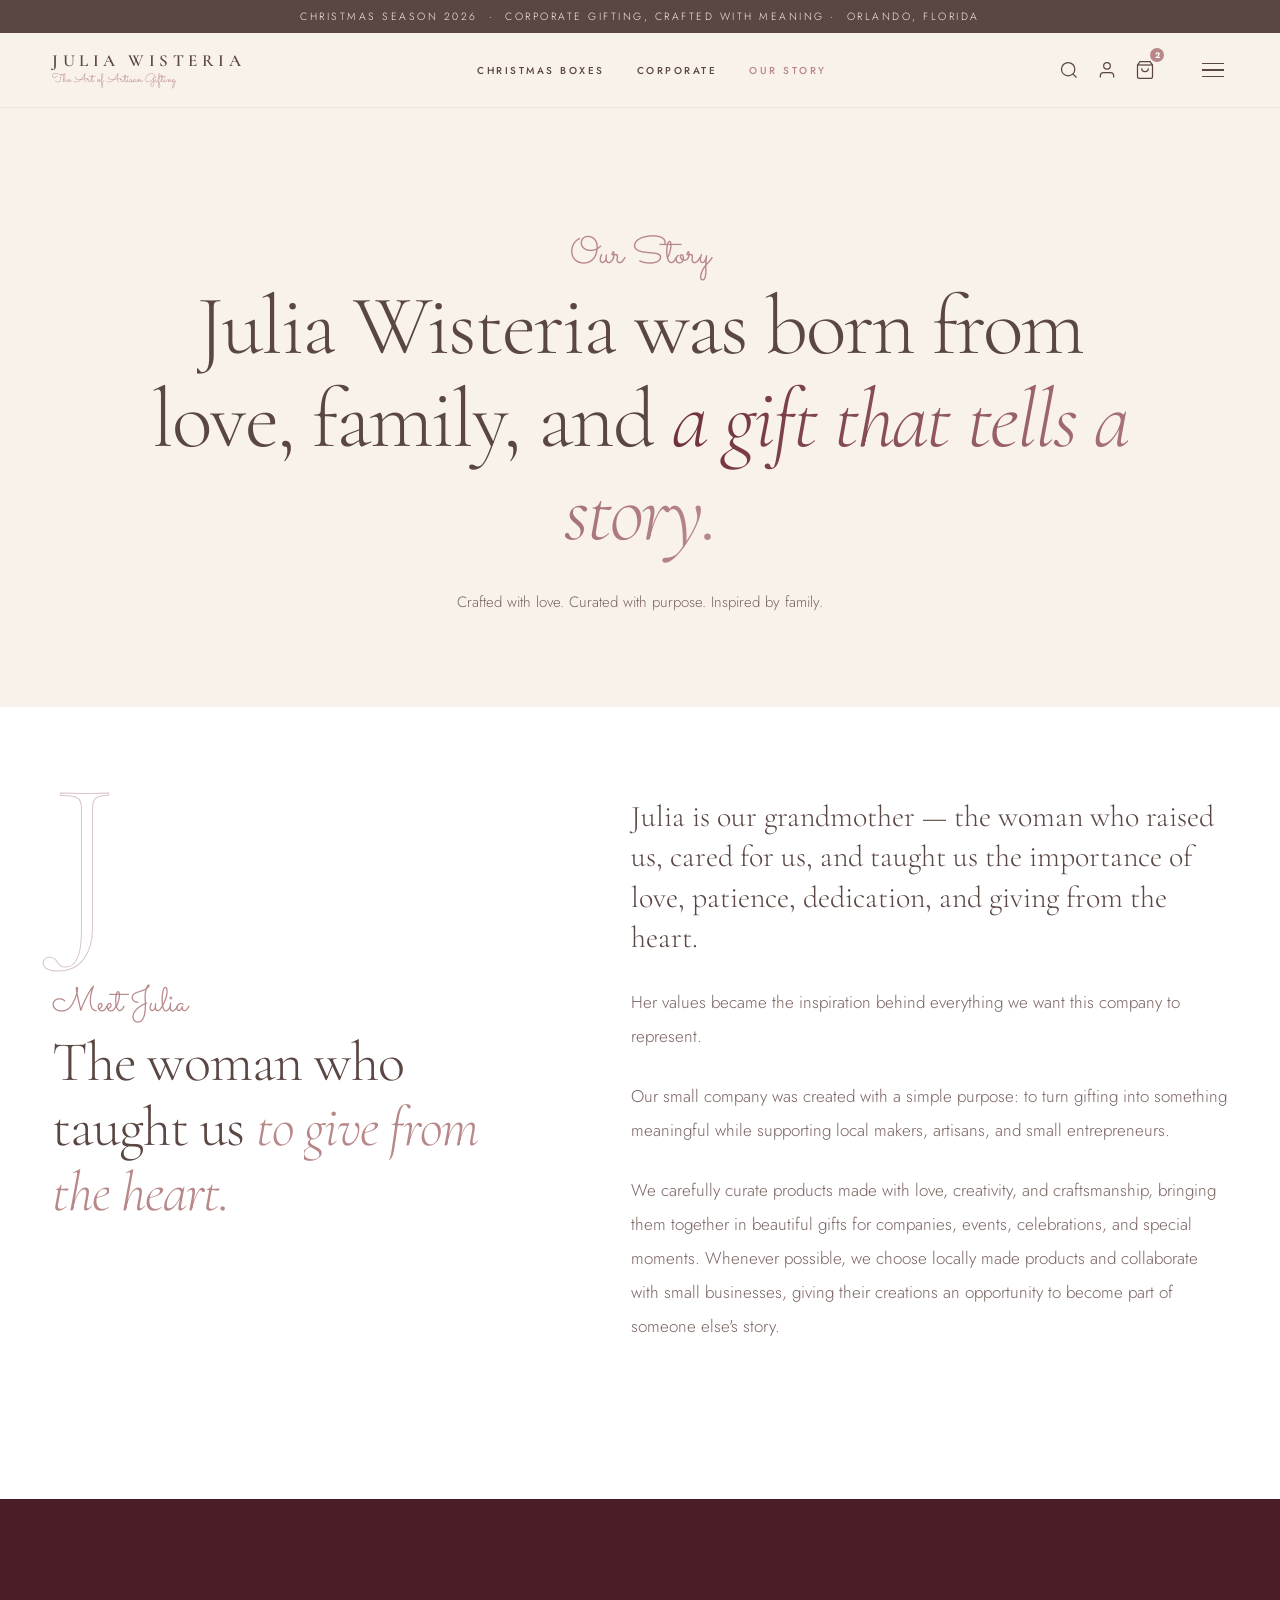
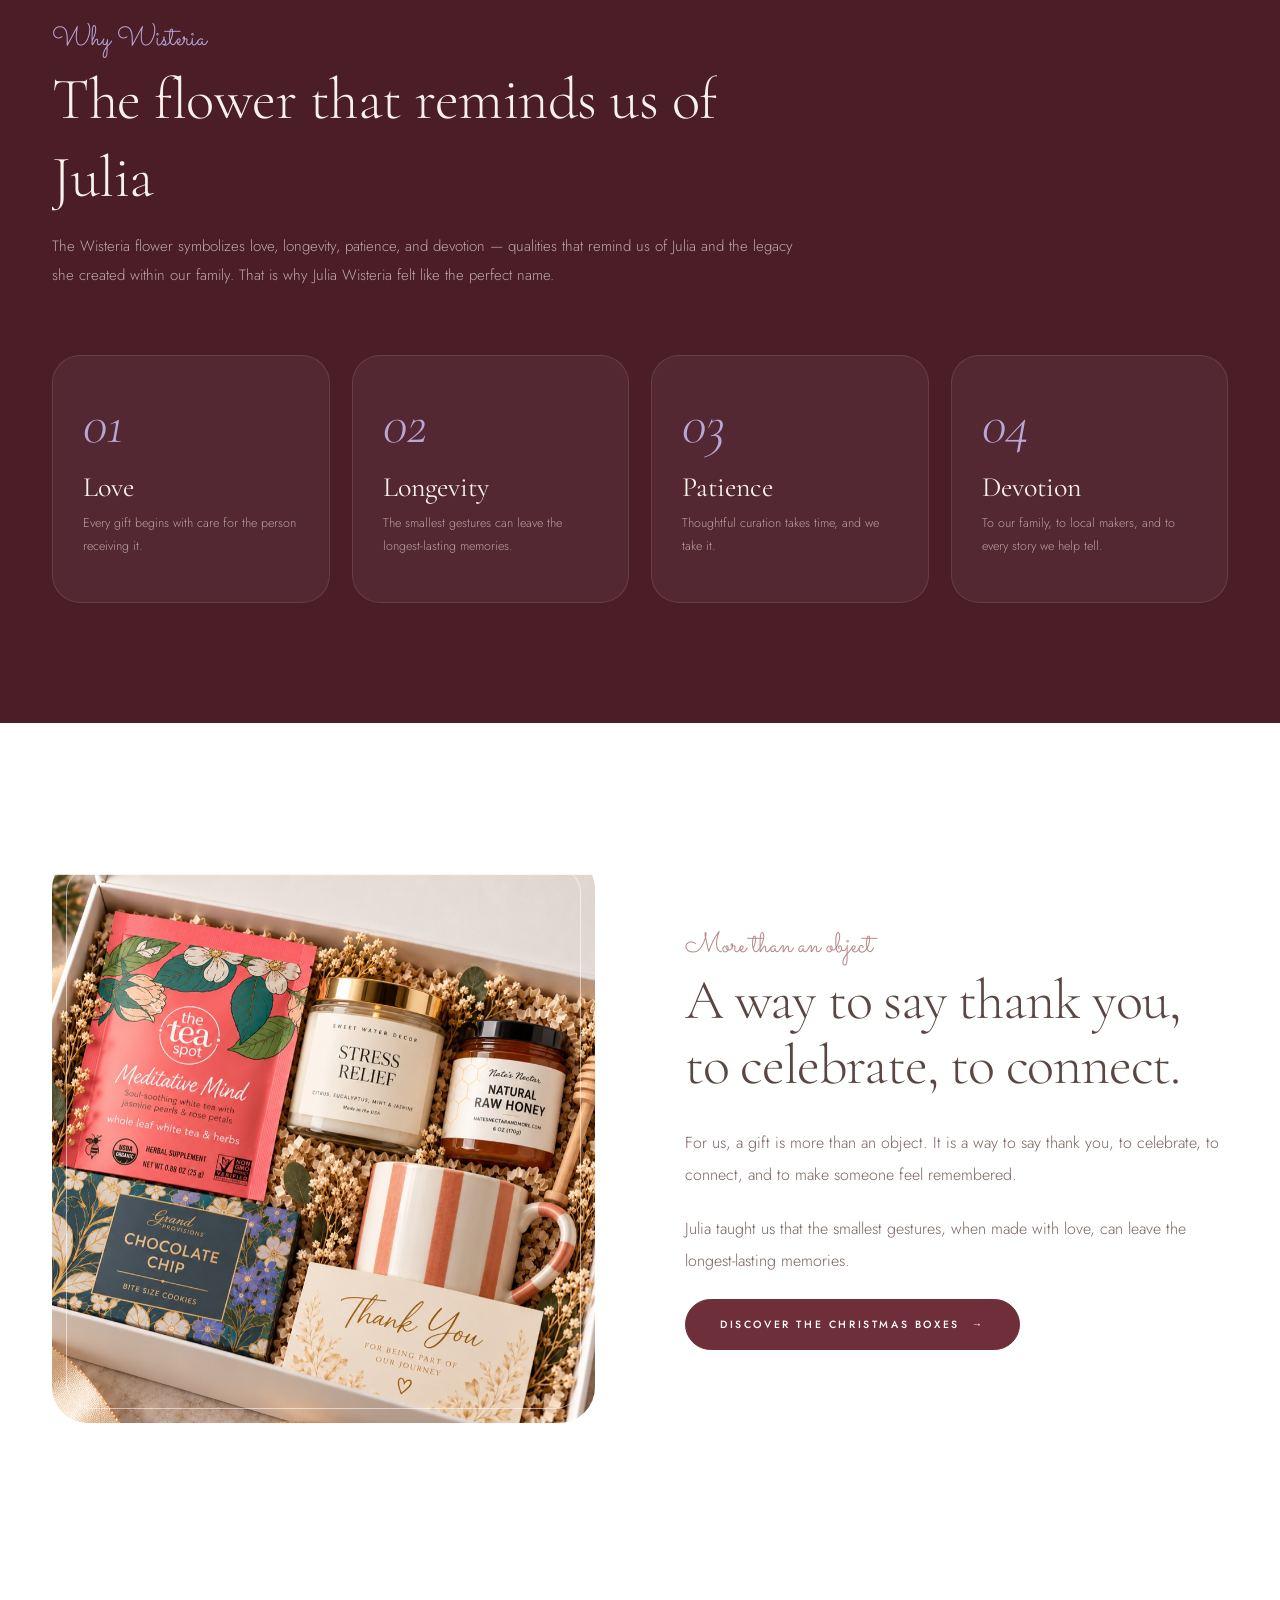
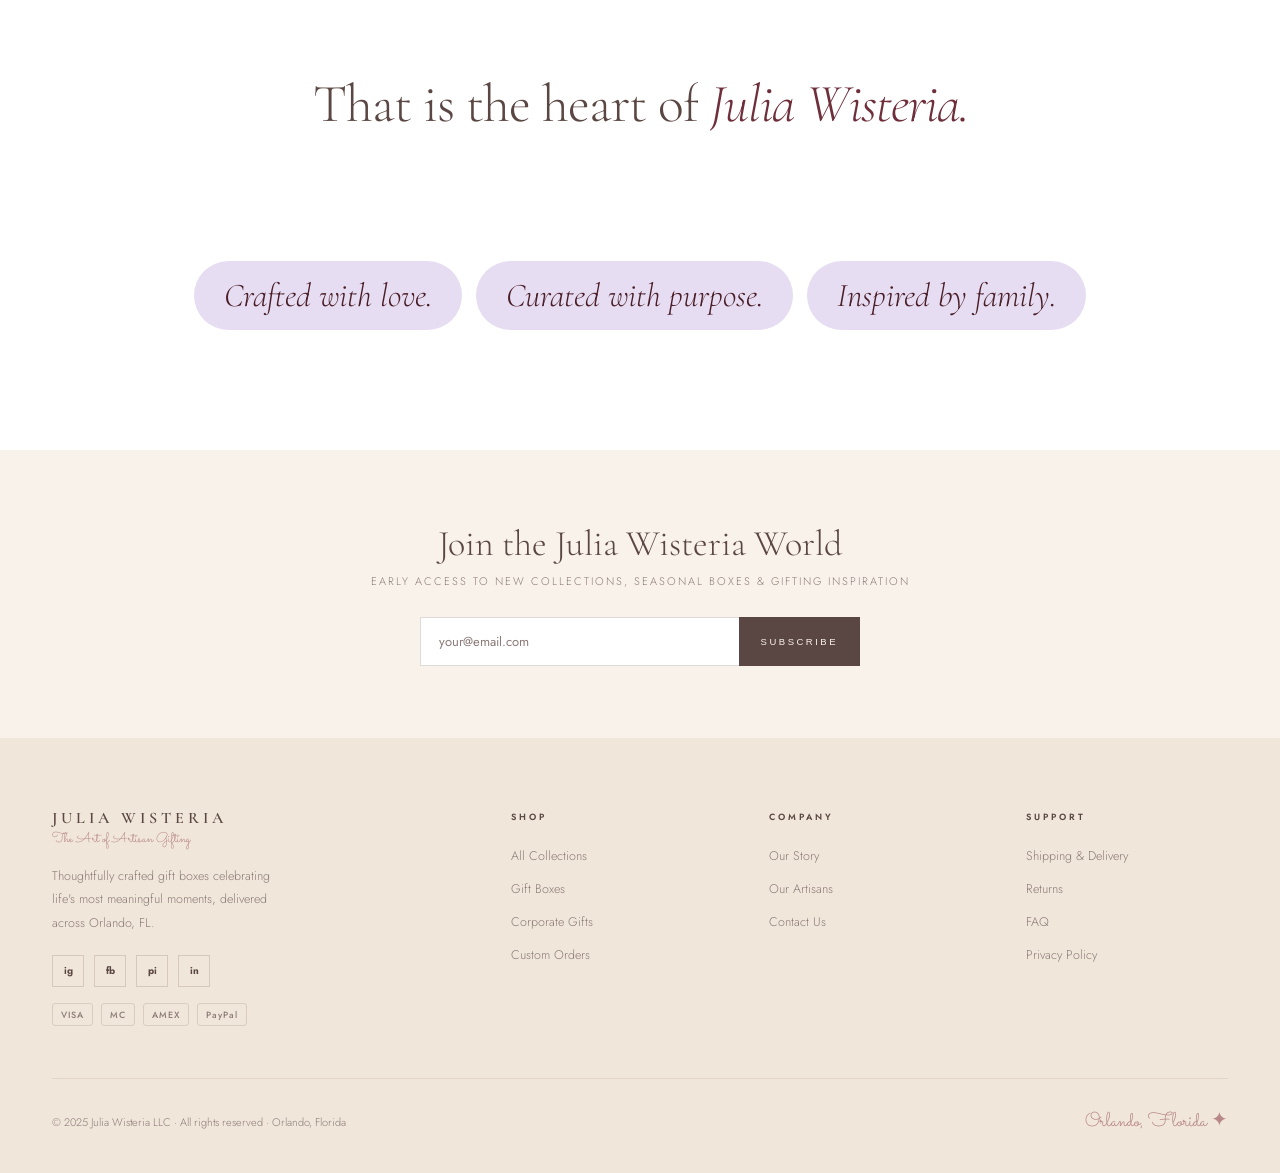
==== about.html @ e05c423c "Adapt site to Christmas Season proposal: story, 5 gift boxes, motion - Rebuild home around the clien" ====
<!DOCTYPE html>
<html lang="en">
<head>
<meta charset="UTF-8">
<meta name="viewport" content="width=device-width, initial-scale=1.0">
<title>Our Story — Julia Wisteria</title>
<link rel="preconnect" href="https://fonts.googleapis.com">
<link rel="preconnect" href="https://fonts.gstatic.com" crossorigin>
<link href="https://fonts.googleapis.com/css2?family=Cormorant+Garamond:ital,wght@0,300;0,400;0,500;0,600;1,300;1,400&family=Sacramento&family=Jost:wght@300;400;500&display=swap" rel="stylesheet">
<style>
:root{--cream:#F9F2EB;--cream-d:#F0E6D9;--brown:#5A4642;--brown-l:#7A6460;--rose:#B88889;--rose-l:#D4B4B5;--sage:#C1C099;--white:#fff;--muted:#8B7B78}
*,*::before,*::after{margin:0;padding:0;box-sizing:border-box}
html{scroll-behavior:smooth}
body{background:var(--white);color:var(--brown);font-family:'Jost',sans-serif;font-weight:300;overflow-x:hidden}
a{text-decoration:none;color:inherit}
.ann{background:var(--brown);color:var(--cream);text-align:center;padding:9px;font-size:10.5px;letter-spacing:2.5px;text-transform:uppercase}
.ann b{color:var(--rose-l);font-weight:400}
.hdr-wrap{position:sticky;top:0;z-index:200;background:rgba(249,242,235,.97);backdrop-filter:blur(14px);border-bottom:1px solid rgba(90,70,66,.07)}
.hdr{max-width:1440px;margin:0 auto;padding:0 52px;height:74px;display:flex;align-items:center}
.logo{flex-shrink:0;margin-right:auto}
.logo-n{font-family:'Cormorant Garamond',serif;font-size:17px;font-weight:600;letter-spacing:4.5px;text-transform:uppercase;color:var(--brown);display:block;line-height:1}
.logo-t{font-family:'Sacramento',cursive;font-size:12px;color:var(--rose);display:block;margin-top:2px}
nav{display:flex;align-items:center;gap:32px;margin:0 auto}
nav a{font-size:10px;letter-spacing:2.5px;text-transform:uppercase;font-weight:500;color:var(--brown);transition:color .25s;white-space:nowrap}
nav a:hover,nav a.active{color:var(--rose)}
.icons{display:flex;align-items:center;gap:18px;margin-left:auto;flex-shrink:0}
.icons a,.icons button{background:none;border:none;cursor:pointer;color:var(--brown);display:flex;align-items:center;transition:color .25s}
.icons a:hover,.icons button:hover{color:var(--rose)}
.icons svg{width:20px;height:20px}
.cbadge{background:var(--rose);color:#fff;border-radius:50%;font-size:8px;font-weight:700;width:14px;height:14px;display:flex;align-items:center;justify-content:center;margin-left:-5px;margin-top:-12px}
.ham{display:none;flex-direction:column;gap:5px;background:none;border:none;cursor:pointer;padding:4px;margin-left:16px}
.ham span{display:block;width:22px;height:1.5px;background:var(--brown);transition:all .3s}
.ham.open span:nth-child(1){transform:translateY(6.5px) rotate(45deg)}
.ham.open span:nth-child(2){opacity:0}
.ham.open span:nth-child(3){transform:translateY(-6.5px) rotate(-45deg)}
.mob-nav{display:none;position:fixed;inset:0;z-index:190;background:rgba(249,242,235,.98);backdrop-filter:blur(16px);flex-direction:column;align-items:center;justify-content:center;gap:36px}
.mob-nav.open{display:flex}
.mob-nav a{font-family:'Cormorant Garamond',serif;font-size:32px;font-weight:300;color:var(--brown);letter-spacing:1px;transition:color .25s}
.mob-nav a:hover{color:var(--rose)}
.mob-nav-close{position:absolute;top:24px;right:24px;background:none;border:none;cursor:pointer;font-size:28px;color:var(--brown);line-height:1}
.nl{background:var(--cream);padding:72px 48px;text-align:center}
.nl-h{font-family:'Cormorant Garamond',serif;font-size:36px;font-weight:300;margin-bottom:8px}
.nl-p{font-size:11px;letter-spacing:2px;text-transform:uppercase;color:var(--muted);margin-bottom:28px}
.nl-form{display:flex;max-width:440px;margin:0 auto}
.nl-i{flex:1;border:1px solid rgba(90,70,66,.2);border-right:none;padding:14px 18px;font-family:'Jost',sans-serif;font-size:13px;color:var(--brown);background:var(--white);outline:none}
.nl-i::placeholder{color:var(--muted)}
.nl-btn{background:var(--brown);color:var(--cream);border:none;padding:14px 22px;font-size:9.5px;letter-spacing:2.5px;text-transform:uppercase;font-weight:500;cursor:pointer;transition:background .25s;white-space:nowrap}
.nl-btn:hover{background:var(--rose)}
footer{background:var(--cream-d);padding:72px 52px 36px}
.fg{max-width:1440px;margin:0 auto;display:grid;grid-template-columns:2fr 1fr 1fr 1fr;gap:56px;padding-bottom:52px;border-bottom:1px solid rgba(90,70,66,.1)}
.fb-n{font-family:'Cormorant Garamond',serif;font-size:16px;font-weight:600;letter-spacing:4px;text-transform:uppercase;color:var(--brown);display:block;line-height:1}
.fb-t{font-family:'Sacramento',cursive;font-size:14px;color:var(--rose);display:block;margin:3px 0 16px}
.fb-p{font-size:12.5px;line-height:1.85;color:var(--muted);max-width:218px;margin-bottom:20px}
.fsoc{display:flex;gap:10px}
.fsoc a{width:32px;height:32px;border:1px solid rgba(90,70,66,.18);display:flex;align-items:center;justify-content:center;font-size:10px;font-weight:700;color:var(--brown);transition:all .25s}
.fsoc a:hover{background:var(--brown);color:var(--cream)}
.fc h4{font-size:9px;letter-spacing:3px;text-transform:uppercase;font-weight:600;color:var(--brown);margin-bottom:20px}
.fc ul{list-style:none}.fc li{margin-bottom:10px}
.fc a{font-size:12.5px;color:var(--muted);transition:color .25s}
.fc a:hover{color:var(--brown)}
.fbot{max-width:1440px;margin:0 auto;padding-top:28px;display:flex;justify-content:space-between;align-items:center}
.fcp{font-size:11px;color:var(--muted)}
.flo{font-family:'Sacramento',cursive;font-size:20px;color:var(--rose)}
.pay{display:flex;gap:8px;margin-top:16px}
.pay span{border:1px solid rgba(90,70,66,.15);border-radius:3px;padding:4px 8px;font-size:9px;letter-spacing:1px;color:var(--muted);font-weight:500}
.btn-b{background:var(--brown);color:var(--cream);padding:15px 44px;font-size:10px;letter-spacing:3px;text-transform:uppercase;font-weight:500;display:inline-block;transition:background .25s;cursor:pointer;border:none}
.btn-b:hover{background:var(--rose)}
.btn-ro{background:var(--rose);color:#fff;padding:15px 40px;font-size:10px;letter-spacing:3px;text-transform:uppercase;font-weight:500;display:inline-block;transition:background .25s;cursor:pointer;border:none}
.btn-ro:hover{background:#9e7373}
.btn-ol{border:1px solid var(--brown);color:var(--brown);padding:15px 36px;font-size:10px;letter-spacing:3px;text-transform:uppercase;font-weight:500;display:inline-block;transition:all .25s;background:none;cursor:pointer}
.btn-ol:hover{background:var(--brown);color:var(--cream)}
.bc{max-width:1440px;margin:0 auto;padding:20px 52px;display:flex;align-items:center;gap:8px;font-size:10px;letter-spacing:1.5px;text-transform:uppercase;color:var(--muted)}
.bc a{color:var(--muted);transition:color .25s}.bc a:hover{color:var(--brown)}
@media(max-width:1024px){.hdr{padding:0 32px}nav{display:none}.ham{display:flex}.icons a:first-child,.icons a:nth-child(2){display:none}footer{padding:56px 36px 32px}.fg{grid-template-columns:1fr 1fr;gap:40px}}
@media(max-width:768px){.ann{font-size:9px;padding:8px 16px}.hdr{padding:0 20px;height:64px}.logo-n{font-size:14px;letter-spacing:3px}.nl{padding:52px 24px}.nl-h{font-size:28px}.nl-form{flex-direction:column;max-width:320px}.nl-i{border-right:1px solid rgba(90,70,66,.2);border-bottom:none}footer{padding:48px 20px 28px}.fg{grid-template-columns:1fr 1fr;gap:32px;padding-bottom:40px}.fbot{flex-direction:column;gap:12px;text-align:center}.bc{padding:16px 20px}}
@media(max-width:480px){.fg{grid-template-columns:1fr}}

/* PAGE HERO */
.ab-hero{min-height:58vh;background:linear-gradient(145deg,#EDD9C6 0%,#DEC8B0 40%,#CEAE98 100%);position:relative;overflow:hidden;display:flex;align-items:center}
.ab-hero-txt{position:relative;z-index:2;padding:80px 52px;max-width:660px}
.ab-hero-ov{position:absolute;inset:0;background:linear-gradient(90deg,rgba(40,28,26,.45) 0%,rgba(40,28,26,.1) 70%,transparent 100%)}
.ah-eye{font-family:'Sacramento',cursive;font-size:32px;color:rgba(249,242,235,.85);display:block;margin-bottom:8px}
.ah-h1{font-family:'Cormorant Garamond',serif;font-size:62px;font-weight:300;line-height:1.08;letter-spacing:-.5px;color:#fff;margin-bottom:22px;text-shadow:0 2px 20px rgba(40,28,26,.3)}
.ah-h1 em{font-style:italic;color:rgba(255,255,255,.8)}
.ah-p{font-size:13px;line-height:1.95;color:rgba(249,242,235,.75);max-width:420px}
/* MISSION */
.mission{max-width:800px;margin:0 auto;padding:96px 48px;text-align:center}
.m-eye{font-family:'Sacramento',cursive;font-size:26px;color:var(--rose);display:block;margin-bottom:6px}
.m-h2{font-family:'Cormorant Garamond',serif;font-size:42px;font-weight:300;letter-spacing:-.5px;margin-bottom:24px}
.m-p{font-size:15px;line-height:2;color:var(--muted)}
/* FOUNDER */
.founder{display:grid;grid-template-columns:1fr 1fr}
.founder-vis{min-height:540px;background:linear-gradient(145deg,#C8B8AC,#B4A09A,#A08E86);position:relative;display:flex;align-items:center;justify-content:center;overflow:hidden}
.founder-txt{padding:80px 72px;background:var(--cream-d);display:flex;flex-direction:column;justify-content:center}
.ft-eye{font-family:'Sacramento',cursive;font-size:26px;color:var(--rose);display:block;margin-bottom:6px}
.ft-h2{font-family:'Cormorant Garamond',serif;font-size:40px;font-weight:300;line-height:1.12;margin-bottom:20px}
.ft-h2 em{font-style:italic;color:var(--brown-l)}
.ft-p{font-size:13.5px;line-height:1.95;color:var(--muted);margin-bottom:16px;max-width:420px}
.ft-sig{font-family:'Sacramento',cursive;font-size:36px;color:var(--rose);margin-top:12px}
/* VALUES */
.values{background:var(--white);padding:80px 52px}
.vals-grid{display:grid;grid-template-columns:repeat(4,1fr);gap:1px;background:rgba(90,70,66,.08);margin-top:52px}
.val{background:var(--white);padding:44px 32px}
.val-ico{font-size:28px;margin-bottom:16px;display:block}
.val h3{font-family:'Cormorant Garamond',serif;font-size:22px;font-weight:400;margin-bottom:10px}
.val p{font-size:12.5px;line-height:1.88;color:var(--muted)}
/* TIMELINE */
.timeline{background:var(--cream);padding:80px 52px}
.tl-inner{max-width:800px;margin:0 auto;margin-top:52px}
.tl-item{display:grid;grid-template-columns:100px 1fr;gap:32px;margin-bottom:48px;align-items:start}
.tl-year{font-family:'Cormorant Garamond',serif;font-size:32px;font-weight:300;color:var(--rose);line-height:1;padding-top:4px}
.tl-content h4{font-family:'Cormorant Garamond',serif;font-size:22px;font-weight:400;margin-bottom:8px}
.tl-content p{font-size:13px;line-height:1.88;color:var(--muted)}
/* ARTISANS */
.artisans{background:var(--cream-d);padding:80px 52px}
.art-grid{display:grid;grid-template-columns:repeat(3,1fr);gap:24px;margin-top:52px}
.art-card{background:var(--white);padding:36px}
.art-img{width:72px;height:72px;border-radius:50%;margin-bottom:16px;display:flex;align-items:center;justify-content:center;font-family:'Cormorant Garamond',serif;font-size:28px;font-weight:300;color:rgba(249,242,235,.8)}
.art-name{font-family:'Cormorant Garamond',serif;font-size:20px;font-weight:400;margin-bottom:4px}
.art-craft{font-size:9.5px;letter-spacing:2px;text-transform:uppercase;color:var(--rose);margin-bottom:10px}
.art-bio{font-size:12.5px;line-height:1.85;color:var(--muted)}
/* STATS */
.ab-stats{background:var(--brown);padding:64px 52px}
.ab-stats-inner{max-width:1440px;margin:0 auto;display:grid;grid-template-columns:repeat(4,1fr);gap:32px;text-align:center}
.abs-n{font-family:'Cormorant Garamond',serif;font-size:48px;font-weight:300;color:var(--cream);display:block;line-height:1}
.abs-l{font-size:9.5px;letter-spacing:2px;text-transform:uppercase;color:rgba(249,242,235,.55);display:block;margin-top:6px}

.sh{text-align:center}
.sh-eye{font-family:'Sacramento',cursive;font-size:28px;color:var(--rose);display:block;margin-bottom:4px}
.sh-h2{font-family:'Cormorant Garamond',serif;font-size:44px;font-weight:300;letter-spacing:-.5px;margin-bottom:12px}
.sh-p{font-size:11px;letter-spacing:2px;text-transform:uppercase;color:var(--muted);line-height:2}

@media(max-width:1024px){.ab-hero-txt{padding:60px 32px}.ah-h1{font-size:46px}.founder{grid-template-columns:1fr}.founder-vis{min-height:320px}.founder-txt{padding:60px 40px}.values{padding:60px 32px}.vals-grid{grid-template-columns:repeat(2,1fr)}.timeline{padding:60px 32px}.artisans{padding:60px 32px}.art-grid{grid-template-columns:1fr 1fr}.ab-stats{padding:48px 32px}.ab-stats-inner{grid-template-columns:repeat(2,1fr)}}
@media(max-width:768px){.ab-hero-txt{padding:48px 20px}.ah-h1{font-size:34px}.mission{padding:60px 24px}.ft-p{font-size:13px}.founder-txt{padding:40px 24px}.values{padding:48px 20px}.vals-grid{grid-template-columns:1fr}.timeline{padding:48px 20px}.artisans{padding:48px 20px}.art-grid{grid-template-columns:1fr}.ab-stats{padding:40px 20px}.ab-stats-inner{grid-template-columns:1fr 1fr}}
</style>
<link rel="stylesheet" href="assets/motion.css">
</head>
<body>
<div class="progress"></div><div class="glow"></div><div class="fall" aria-hidden="true"></div>

<!-- ANNOUNCEMENT BAR -->
<div class="ann">Christmas Season 2026 &nbsp;<b>·</b>&nbsp; Corporate gifting, crafted with meaning <b>·</b>&nbsp; Orlando, Florida</div>

<!-- HEADER -->
<div class="hdr-wrap"><div class="hdr">
  <div class="logo"><a href="julia-wisteria.html"><span class="logo-n">Julia Wisteria</span><span class="logo-t">The Art of Artisan Gifting</span></a></div>
  <nav>
    <a href="julia-wisteria.html#boxes">Christmas Boxes</a>
    <a href="corporate.html">Corporate</a>
    <a href="about.html" class="active">Our Story</a>
  </nav>
  <div class="icons">
    <a href="#"><svg viewBox="0 0 24 24" fill="none" stroke="currentColor" stroke-width="1.5"><circle cx="11" cy="11" r="8"/><path d="M21 21l-4.35-4.35"/></svg></a>
    <a href="#"><svg viewBox="0 0 24 24" fill="none" stroke="currentColor" stroke-width="1.5"><path d="M20 21v-2a4 4 0 00-4-4H8a4 4 0 00-4 4v2"/><circle cx="12" cy="7" r="4"/></svg></a>
    <a href="cart.html" style="display:flex;align-items:flex-start"><svg viewBox="0 0 24 24" fill="none" stroke="currentColor" stroke-width="1.5"><path d="M6 2L3 6v14a2 2 0 002 2h14a2 2 0 002-2V6l-3-4z"/><line x1="3" y1="6" x2="21" y2="6"/><path d="M16 10a4 4 0 01-8 0"/></svg><span class="cbadge">2</span></a>
    <button class="ham" id="ham"><span></span><span></span><span></span></button>
  </div>
</div></div>

<!-- MOBILE NAV -->
<div class="mob-nav" id="mob-nav">
  <button class="mob-nav-close" id="mob-close">✕</button>
  <a href="julia-wisteria.html" onclick="closeMobNav()">Home</a>
  <a href="shop.html" onclick="closeMobNav()">Shop All</a>
  <a href="build.html" onclick="closeMobNav()">Build Your Box</a>
  <a href="corporate.html" onclick="closeMobNav()">Corporate</a>
  <a href="about.html" onclick="closeMobNav()">Our Story</a>
  <a href="cart.html" onclick="closeMobNav()">Cart</a>
</div>

<!-- HERO -->
<section class="ab2-hero">
  <div class="x-hero-bg"><div class="blob b1"></div><div class="blob b2"></div><div class="grain"></div></div>
  <span class="x-script rv">Our Story</span>
  <h1 class="x-h1 split">Julia Wisteria was born from love, family, and <em>a gift that tells a story.</em></h1>
  <p class="x-lead rv" style="--d:.4s">Crafted with love. Curated with purpose. Inspired by family.</p>
</section>

<section class="story" style="padding-top:90px">
  <div class="story-l">
    <span class="story-num rv" data-par=".05">J</span>
    <span class="sh-eye rv">Meet Julia</span>
    <h2 class="story-h2 split">The woman who taught us <em>to give from the heart.</em></h2>
  </div>
  <div class="story-r">
    <p class="big rv">Julia is our grandmother — the woman who raised us, cared for us, and taught us the importance of love, patience, dedication, and giving from the heart.</p>
    <p class="rv">Her values became the inspiration behind everything we want this company to represent.</p>
    <p class="rv">Our small company was created with a simple purpose: to turn gifting into something meaningful while supporting local makers, artisans, and small entrepreneurs.</p>
    <p class="rv">We carefully curate products made with love, creativity, and craftsmanship, bringing them together in beautiful gifts for companies, events, celebrations, and special moments. Whenever possible, we choose locally made products and collaborate with small businesses, giving their creations an opportunity to become part of someone else's story.</p>
  </div>
</section>

<section class="symb">
  <div class="symb-in">
    <div class="sh" style="text-align:left;max-width:760px">
      <span class="sh-eye rv" style="text-align:left">Why Wisteria</span>
      <h2 class="sh-h2 split" style="text-align:left">The flower that reminds us of Julia</h2>
      <p class="sh-p rv" style="text-transform:none;letter-spacing:0;font-size:15px;line-height:1.95;color:rgba(249,242,235,.65)">The Wisteria flower symbolizes love, longevity, patience, and devotion — qualities that remind us of Julia and the legacy she created within our family. That is why Julia Wisteria felt like the perfect name.</p>
    </div>
    <div class="symb-grid">
      <div class="sy rv"><b>01</b><h3>Love</h3><p>Every gift begins with care for the person receiving it.</p></div>
      <div class="sy rv" style="--d:.08s"><b>02</b><h3>Longevity</h3><p>The smallest gestures can leave the longest-lasting memories.</p></div>
      <div class="sy rv" style="--d:.16s"><b>03</b><h3>Patience</h3><p>Thoughtful curation takes time, and we take it.</p></div>
      <div class="sy rv" style="--d:.24s"><b>04</b><h3>Devotion</h3><p>To our family, to local makers, and to every story we help tell.</p></div>
    </div>
  </div>
</section>

<section class="purpose">
  <div class="purpose-img rv rv-l"><img data-par=".05" src="images/christmas/teatime-delight.jpg" alt="Teatime Delight gift box" loading="lazy"></div>
  <div>
    <span class="sh-eye rv" style="text-align:left">More than an object</span>
    <h2 class="story-h2 split" style="margin-bottom:26px">A way to say thank you, to celebrate, to connect.</h2>
    <p class="rv">For us, a gift is more than an object. It is a way to say thank you, to celebrate, to connect, and to make someone feel remembered.</p>
    <p class="rv">Julia taught us that the smallest gestures, when made with love, can leave the longest-lasting memories.</p>
    <a href="julia-wisteria.html#boxes" class="btn-x solid rv">Discover the Christmas boxes <span class="ar">→</span></a>
  </div>
</section>

<div class="ab2-quote"><p class="split">That is the heart of <em>Julia Wisteria.</em></p></div>
<div class="motto"><span class="rv">Crafted with love.</span><span class="rv" style="--d:.1s">Curated with purpose.</span><span class="rv" style="--d:.2s">Inspired by family.</span></div>

<!-- NEWSLETTER -->
<div class="nl"><h3 class="nl-h">Join the Julia Wisteria World</h3><p class="nl-p">Early access to new collections, seasonal boxes & gifting inspiration</p><div class="nl-form"><input class="nl-i" type="email" placeholder="your@email.com"><button class="nl-btn">Subscribe</button></div></div>

<!-- FOOTER -->
<footer><div class="fg">
  <div><span class="fb-n">Julia Wisteria</span><span class="fb-t">The Art of Artisan Gifting</span><p class="fb-p">Thoughtfully crafted gift boxes celebrating life's most meaningful moments, delivered across Orlando, FL.</p><div class="fsoc"><a href="#">ig</a><a href="#">fb</a><a href="#">pi</a><a href="#">in</a></div><div class="pay"><span>VISA</span><span>MC</span><span>AMEX</span><span>PayPal</span></div></div>
  <div class="fc"><h4>Shop</h4><ul><li><a href="shop.html">All Collections</a></li><li><a href="shop.html">Gift Boxes</a></li><li><a href="corporate.html">Corporate Gifts</a></li><li><a href="build.html">Custom Orders</a></li></ul></div>
  <div class="fc"><h4>Company</h4><ul><li><a href="about.html">Our Story</a></li><li><a href="#">Our Artisans</a></li><li><a href="#">Contact Us</a></li></ul></div>
  <div class="fc"><h4>Support</h4><ul><li><a href="#">Shipping & Delivery</a></li><li><a href="#">Returns</a></li><li><a href="#">FAQ</a></li><li><a href="#">Privacy Policy</a></li></ul></div>
</div><div class="fbot"><span class="fcp">© 2025 Julia Wisteria LLC · All rights reserved · Orlando, Florida</span><span class="flo">Orlando, Florida ✦</span></div></footer>

<script>
const ham=document.getElementById('ham'),mobNav=document.getElementById('mob-nav'),mobClose=document.getElementById('mob-close');
function openMobNav(){ham.classList.add('open');mobNav.classList.add('open');document.body.style.overflow='hidden'}
function closeMobNav(){ham.classList.remove('open');mobNav.classList.remove('open');document.body.style.overflow=''}
ham.addEventListener('click',()=>ham.classList.contains('open')?closeMobNav():openMobNav());
mobClose.addEventListener('click',closeMobNav);
</script>
<script src="assets/motion.js"></script>
</body>
</html>
---- assets/motion.css ----
/* Julia Wisteria — Christmas Season refresh: modern look + motion */
:root{
  --wine:#6E2F3B;--wine-d:#4A1D27;--lilac:#B9A6D3;--lilac-l:#E6DDF2;--pine:#4F5E45;--gold:#C9A66B;
  --ease:cubic-bezier(.22,.8,.24,1);
}
@media (prefers-reduced-motion:no-preference){
  html{scroll-behavior:smooth}
}
::selection{background:var(--lilac);color:var(--wine-d)}

/* scroll progress */
.progress{position:fixed;top:0;left:0;height:2px;width:100%;transform-origin:0 50%;transform:scaleX(0);background:linear-gradient(90deg,var(--lilac),var(--rose),var(--wine));z-index:999}

/* reveal */
.rv{opacity:0;transform:translateY(34px);filter:blur(6px);transition:opacity .9s var(--ease),transform .9s var(--ease),filter .9s var(--ease);transition-delay:var(--d,0s)}
.rv.in{opacity:1;transform:none;filter:none}
.rv-l{transform:translateX(-40px)}.rv-r{transform:translateX(40px)}
.rv-s{transform:scale(.92)}
.rv-l.in,.rv-r.in,.rv-s.in{transform:none}
.split .w{display:inline-block;overflow:hidden;vertical-align:top;padding-bottom:.12em}
.split .w>span{display:inline-block;transform:translateY(110%);transition:transform .9s var(--ease);transition-delay:calc(var(--i)*55ms)}
.split.in .w>span{transform:none}

/* ---------- HERO ---------- */
.x-hero{position:relative;min-height:calc(100vh - 110px);display:grid;grid-template-columns:1.05fr .95fr;align-items:center;gap:40px;padding:70px 52px 90px;max-width:1440px;margin:0 auto}
.x-hero-bg{position:absolute;inset:0;z-index:-1;overflow:hidden;pointer-events:none;width:100vw;left:50%;transform:translateX(-50%);background:var(--cream)}
.blob{position:absolute;border-radius:50%;filter:blur(70px);opacity:.75;animation:drift 18s ease-in-out infinite alternate}
.b1{width:520px;height:520px;background:#E8C9CB;top:-120px;left:-100px}
.b2{width:460px;height:460px;background:var(--lilac-l);right:-80px;top:10%;animation-duration:22s;animation-delay:-6s}
.b3{width:380px;height:380px;background:#E9D7B8;bottom:-120px;left:38%;animation-duration:26s;animation-delay:-12s;opacity:.6}
@keyframes drift{to{transform:translate3d(60px,40px,0) scale(1.15)}}
.grain{position:absolute;inset:0;opacity:.18;mix-blend-mode:multiply;background-image:url("data:image/svg+xml;utf8,<svg xmlns='http://www.w3.org/2000/svg' width='160' height='160'><filter id='n'><feTurbulence type='fractalNoise' baseFrequency='.8' numOctaves='2' stitchTiles='stitch'/><feColorMatrix values='0 0 0 0 .35  0 0 0 0 .27  0 0 0 0 .26  0 0 0 .55 0'/></filter><rect width='100%' height='100%' filter='url(%23n)'/></svg>")}
.x-tag{display:inline-flex;align-items:center;gap:10px;padding:8px 18px 8px 12px;border-radius:999px;background:rgba(255,255,255,.55);border:1px solid rgba(90,70,66,.1);backdrop-filter:blur(10px);font-size:10px;letter-spacing:2.4px;text-transform:uppercase;font-weight:500;margin-bottom:30px}
.x-tag i{width:8px;height:8px;border-radius:50%;background:var(--wine);box-shadow:0 0 0 0 rgba(110,47,59,.5);animation:pulse 2.2s infinite}
@keyframes pulse{70%{box-shadow:0 0 0 10px rgba(110,47,59,0)}100%{box-shadow:0 0 0 0 rgba(110,47,59,0)}}
.x-script{font-family:'Sacramento',cursive;font-size:38px;color:var(--rose);display:block;margin-bottom:2px}
.x-h1{font-family:'Cormorant Garamond',serif;font-weight:300;font-size:clamp(46px,6.6vw,104px);line-height:.98;letter-spacing:-2px;margin-bottom:28px}
.x-h1 em{font-style:italic;background:linear-gradient(100deg,var(--wine),var(--rose) 50%,var(--lilac));-webkit-background-clip:text;background-clip:text;color:transparent;background-size:200% 100%;animation:shine 8s linear infinite}
@keyframes shine{to{background-position:-200% 0}}
.x-lead{font-size:15px;line-height:1.95;color:var(--brown-l);max-width:500px;margin-bottom:38px}
.x-cta{display:flex;gap:14px;flex-wrap:wrap}
.btn-x{position:relative;display:inline-flex;align-items:center;gap:12px;padding:17px 34px;border-radius:999px;font-size:10.5px;letter-spacing:2.6px;text-transform:uppercase;font-weight:500;cursor:pointer;border:1px solid var(--brown);color:var(--brown);overflow:hidden;transition:color .4s var(--ease),transform .3s var(--ease);background:none;isolation:isolate}
.btn-x::before{content:'';position:absolute;inset:0;background:var(--brown);transform:translateY(101%);transition:transform .5s var(--ease);z-index:-1;border-radius:inherit}
.btn-x:hover{color:var(--cream)}.btn-x:hover::before{transform:none}
.btn-x.solid{background:var(--wine);border-color:var(--wine);color:#fff}
.btn-x.solid::before{background:var(--brown)}
.btn-x .ar{transition:transform .4s var(--ease)}.btn-x:hover .ar{transform:translateX(5px)}

/* hero collage */
.x-stack{position:relative;height:620px}
.x-card{position:absolute;border-radius:26px;overflow:hidden;box-shadow:0 40px 80px -30px rgba(74,29,39,.45);background:#fff;border:6px solid rgba(255,255,255,.85);transition:transform .6s var(--ease)}
.x-card img{width:100%;height:100%;object-fit:cover;display:block;transform:scale(1.06);transition:transform 1.2s var(--ease)}
.x-card:hover img{transform:scale(1.14)}
.x-c1{width:62%;height:66%;right:2%;top:0;transform:rotate(3deg);animation:float 9s ease-in-out infinite}
.x-c2{width:48%;height:44%;left:0;top:30%;transform:rotate(-5deg);animation:float 11s ease-in-out -3s infinite;z-index:2}
.x-c3{width:44%;height:38%;right:6%;bottom:0;transform:rotate(-2deg);animation:float 10s ease-in-out -6s infinite;z-index:3}
@keyframes float{50%{translate:0 -18px}}
.x-badge{position:absolute;left:34%;bottom:6%;z-index:5;width:128px;height:128px;border-radius:50%;background:var(--wine);color:var(--cream);display:flex;align-items:center;justify-content:center;text-align:center;font-family:'Cormorant Garamond',serif;font-size:15px;line-height:1.2;box-shadow:0 20px 40px -12px rgba(74,29,39,.5)}
.x-badge svg{position:absolute;inset:0;animation:spin 18s linear infinite}
@keyframes spin{to{transform:rotate(360deg)}}
.x-badge b{font-weight:500;font-size:24px;display:block;font-style:italic}

/* snow / petals */
.fall{position:fixed;inset:0;pointer-events:none;z-index:1;overflow:hidden}
.fall span{position:absolute;top:-30px;width:var(--s);height:var(--s);border-radius:60% 40% 60% 40%;background:var(--c);opacity:.55;animation:fall var(--t) linear infinite;animation-delay:var(--dl)}
@keyframes fall{to{transform:translate3d(var(--x),110vh,0) rotate(540deg)}}

/* marquee */
.mq{background:var(--wine-d);color:var(--cream);overflow:hidden;padding:20px 0;border-block:1px solid rgba(255,255,255,.08)}
.mq-t{display:flex;gap:46px;width:max-content;animation:mq 38s linear infinite;font-family:'Cormorant Garamond',serif;font-style:italic;font-size:28px;font-weight:300;white-space:nowrap}
.mq:hover .mq-t{animation-play-state:paused}
.mq-t span::after{content:'✦';margin-left:46px;color:var(--rose-l);font-style:normal;font-size:14px;vertical-align:middle}
@keyframes mq{to{transform:translateX(-50%)}}

/* occasions */
.occ{max-width:1440px;margin:0 auto;padding:64px 52px 0;display:flex;flex-wrap:wrap;gap:12px;justify-content:center}
.occ span{padding:11px 22px;border-radius:999px;border:1px solid rgba(90,70,66,.16);font-size:11px;letter-spacing:1.8px;text-transform:uppercase;transition:all .35s var(--ease);cursor:default;background:#fff}
.occ span:hover{background:var(--lilac-l);border-color:var(--lilac);transform:translateY(-4px) rotate(-1.5deg)}

/* ---------- STORY ---------- */
.story{position:relative;max-width:1440px;margin:0 auto;padding:130px 52px;display:grid;grid-template-columns:.9fr 1.1fr;gap:90px;align-items:start}
.story-l{position:sticky;top:130px}
.story-num{font-family:'Cormorant Garamond',serif;font-size:clamp(120px,16vw,240px);font-weight:300;line-height:.8;color:transparent;-webkit-text-stroke:1px rgba(110,47,59,.28);letter-spacing:-6px;display:block}
.story-l .sh-eye{font-size:34px;margin:18px 0 4px;text-align:left}
.story-h2{font-family:'Cormorant Garamond',serif;font-weight:300;font-size:clamp(38px,4.4vw,64px);line-height:1.04;letter-spacing:-1.2px}
.story-h2 em{font-style:italic;color:var(--rose)}
.wist{width:140px;margin-top:34px;overflow:visible}
.wist path{stroke:var(--lilac);fill:none;stroke-width:1.6;stroke-linecap:round;stroke-dasharray:400;stroke-dashoffset:400;transition:stroke-dashoffset 2.6s var(--ease)}
.wist.in path{stroke-dashoffset:0}
.wist circle{fill:var(--lilac);opacity:0;transition:opacity 1s ease 1.6s}.wist.in circle{opacity:.7}
.story-r p{font-size:17px;line-height:2;color:var(--brown-l);margin-bottom:26px;max-width:620px}
.story-r p.big{font-family:'Cormorant Garamond',serif;font-size:30px;line-height:1.35;color:var(--brown);font-weight:300}
.story-r p.big em{color:var(--wine)}
.story-sig{font-family:'Sacramento',cursive;font-size:44px;color:var(--rose);display:block;margin-top:10px}

/* ---------- BOXES (bento) ---------- */
.boxes{background:linear-gradient(180deg,var(--cream) 0%,#F3E7E4 100%);padding:120px 0 130px;position:relative}
.boxes-in{max-width:1440px;margin:0 auto;padding:0 52px}
.boxes .sh-h2{font-size:clamp(40px,5vw,72px);letter-spacing:-1.5px}
.bento{display:grid;grid-template-columns:repeat(12,1fr);grid-auto-rows:150px;gap:22px;margin-top:64px}
.bx{position:relative;border-radius:30px;overflow:hidden;cursor:pointer;background:var(--brown);color:#fff;text-align:left;border:none;padding:0;font:inherit;isolation:isolate;box-shadow:0 30px 60px -34px rgba(74,29,39,.55)}
.bx img{position:absolute;inset:0;width:100%;height:100%;object-fit:cover;transition:transform 1.4s var(--ease);z-index:-2}
.bx::after{content:'';position:absolute;inset:0;z-index:-1;background:linear-gradient(180deg,rgba(40,20,24,0) 35%,rgba(40,20,24,.78) 100%);transition:opacity .5s}
.bx:hover img{transform:scale(1.08) rotate(.6deg)}
.bx-n{position:absolute;top:22px;left:24px;font-family:'Cormorant Garamond',serif;font-size:15px;letter-spacing:3px;padding:6px 14px;border-radius:999px;background:rgba(255,255,255,.2);backdrop-filter:blur(10px);border:1px solid rgba(255,255,255,.3)}
.bx-in{position:absolute;left:0;right:0;bottom:0;padding:28px 30px}
.bx-k{font-size:9.5px;letter-spacing:2.6px;text-transform:uppercase;opacity:.8;display:block;margin-bottom:6px}
.bx-t{font-family:'Cormorant Garamond',serif;font-weight:400;font-size:clamp(26px,2.5vw,38px);line-height:1.05;display:block}
.bx-m{display:flex;align-items:center;gap:10px;margin-top:14px;font-size:10px;letter-spacing:2.4px;text-transform:uppercase;max-height:0;opacity:0;overflow:hidden;transition:max-height .5s var(--ease),opacity .5s}
.bx:hover .bx-m,.bx:focus-visible .bx-m{max-height:30px;opacity:1}
.bx-m i{width:30px;height:30px;border-radius:50%;background:#fff;color:var(--wine);display:flex;align-items:center;justify-content:center;font-style:normal;font-size:14px}
.bx1{grid-column:1/8;grid-row:span 4}
.bx2{grid-column:8/13;grid-row:span 2}
.bx3{grid-column:8/13;grid-row:span 2}
.bx4{grid-column:1/7;grid-row:span 3}
.bx5{grid-column:7/13;grid-row:span 3}
.tilt{transform-style:preserve-3d;will-change:transform}

/* modal */
.mdl{position:fixed;inset:0;z-index:500;display:flex;align-items:center;justify-content:center;padding:24px;background:rgba(40,20,24,.55);backdrop-filter:blur(8px);opacity:0;pointer-events:none;transition:opacity .45s var(--ease)}
.mdl.open{opacity:1;pointer-events:auto}
.mdl-c{position:relative;display:grid;grid-template-columns:1fr 1fr;max-width:1020px;width:100%;max-height:90vh;background:var(--cream);border-radius:30px;overflow:hidden;transform:translateY(40px) scale(.96);transition:transform .6s var(--ease)}
.mdl.open .mdl-c{transform:none}
.mdl-c img{width:100%;height:100%;object-fit:cover;min-height:340px}
.mdl-b{padding:46px 44px;overflow:auto}
.mdl-x{position:absolute;top:16px;right:16px;width:42px;height:42px;border-radius:50%;border:none;background:#fff;color:var(--brown);font-size:18px;cursor:pointer;z-index:3;transition:transform .4s var(--ease)}
.mdl-x:hover{transform:rotate(90deg)}
.mdl-b .x-script{font-size:28px}
.mdl-b h3{font-family:'Cormorant Garamond',serif;font-weight:300;font-size:36px;line-height:1.08;margin-bottom:14px}
.mdl-b p{font-size:13.5px;line-height:1.9;color:var(--brown-l);margin-bottom:16px}
.mdl-b h4{font-size:9.5px;letter-spacing:3px;text-transform:uppercase;margin:22px 0 12px;font-weight:500}
.mdl-b ul{list-style:none;columns:2;column-gap:20px}
.mdl-b li{font-size:12.5px;line-height:1.5;color:var(--brown-l);padding:0 0 10px 18px;position:relative;break-inside:avoid}
.mdl-b li::before{content:'';position:absolute;left:0;top:6px;width:6px;height:6px;border-radius:50%;background:var(--lilac)}
.mdl-q{font-family:'Cormorant Garamond',serif;font-style:italic;font-size:21px;color:var(--wine);margin:18px 0 24px}

/* ---------- FEATURES ---------- */
.feats{max-width:1440px;margin:0 auto;padding:110px 52px;display:grid;grid-template-columns:repeat(4,1fr);gap:22px}
.ft{padding:34px 28px;border-radius:26px;background:#fff;border:1px solid rgba(90,70,66,.08);transition:transform .5s var(--ease),box-shadow .5s var(--ease),background .5s}
.ft:hover{transform:translateY(-10px);box-shadow:0 30px 50px -30px rgba(110,47,59,.35);background:var(--lilac-l)}
.ft svg{width:42px;height:42px;stroke:var(--wine);fill:none;stroke-width:1.3;margin-bottom:22px}
.ft h3{font-family:'Cormorant Garamond',serif;font-weight:400;font-size:24px;margin-bottom:8px}
.ft p{font-size:12.5px;line-height:1.85;color:var(--muted)}

/* ---------- CTA ---------- */
.xcta{position:relative;margin:0 52px 110px;border-radius:44px;padding:110px 40px;text-align:center;color:var(--cream);overflow:hidden;background:radial-gradient(120% 140% at 20% 0%,#8A3D4B 0%,var(--wine-d) 55%,#2E1018 100%)}
.xcta::before,.xcta::after{content:'';position:absolute;border-radius:50%;filter:blur(60px);animation:drift 20s ease-in-out infinite alternate}
.xcta::before{width:340px;height:340px;background:rgba(185,166,211,.35);left:-60px;bottom:-100px}
.xcta::after{width:300px;height:300px;background:rgba(201,166,107,.28);right:-40px;top:-80px;animation-delay:-8s}
.xcta>*{position:relative;z-index:1}
.xcta .x-script{color:var(--lilac)}
.xcta h2{font-family:'Cormorant Garamond',serif;font-weight:300;font-size:clamp(40px,5.4vw,80px);line-height:1;letter-spacing:-1.5px;margin-bottom:22px}
.xcta p{max-width:560px;margin:0 auto 38px;font-size:14.5px;line-height:1.95;color:rgba(249,242,235,.72)}
.xcta .btn-x{border-color:var(--cream);color:var(--cream)}.xcta .btn-x::before{background:var(--cream)}.xcta .btn-x:hover{color:var(--wine-d)}
.xcta .btn-x.solid{background:var(--cream);color:var(--wine-d);border-color:var(--cream)}.xcta .btn-x.solid::before{background:var(--lilac)}

/* ---------- ABOUT PAGE ---------- */
.ab2-hero{position:relative;padding:120px 52px 90px;text-align:center;overflow:hidden;background:var(--cream)}
.ab2-hero .x-h1{max-width:1000px;margin:0 auto 24px}
.ab2-hero .x-lead{margin:0 auto}
.ab2-quote{max-width:1100px;margin:0 auto;padding:120px 52px;text-align:center}
.ab2-quote p{font-family:'Cormorant Garamond',serif;font-weight:300;font-size:clamp(30px,4.2vw,60px);line-height:1.15;letter-spacing:-1px}
.ab2-quote em{color:var(--wine)}
.symb{background:var(--wine-d);color:var(--cream);padding:120px 52px}
.symb-in{max-width:1440px;margin:0 auto}
.symb .sh-eye{color:var(--lilac)}.symb .sh-h2{color:var(--cream);font-size:clamp(38px,4.6vw,68px)}
.symb-grid{display:grid;grid-template-columns:repeat(4,1fr);gap:22px;margin-top:64px}
.sy{padding:40px 30px 44px;border-radius:28px;background:rgba(255,255,255,.05);border:1px solid rgba(255,255,255,.1);transition:transform .5s var(--ease),background .5s}
.sy:hover{transform:translateY(-10px);background:rgba(185,166,211,.16)}
.sy b{font-family:'Cormorant Garamond',serif;font-weight:300;font-size:56px;color:var(--lilac);display:block;line-height:1;margin-bottom:18px;font-style:italic}
.sy h3{font-family:'Cormorant Garamond',serif;font-weight:400;font-size:28px;margin-bottom:8px}
.sy p{font-size:12.5px;line-height:1.85;color:rgba(249,242,235,.6)}
.purpose{max-width:1440px;margin:0 auto;padding:130px 52px;display:grid;grid-template-columns:1fr 1fr;gap:90px;align-items:center}
.purpose-img{position:relative;border-radius:36px;overflow:hidden;aspect-ratio:1/1.05}
.purpose-img img{width:100%;height:100%;object-fit:cover;transform:scale(1.1)}
.purpose-img::after{content:'';position:absolute;inset:14px;border:1px solid rgba(255,255,255,.55);border-radius:26px}
.purpose p{font-size:16px;line-height:2;color:var(--brown-l);margin-bottom:22px;max-width:560px}
.motto{display:flex;gap:14px;flex-wrap:wrap;justify-content:center;padding:0 52px 120px}
.motto span{font-family:'Cormorant Garamond',serif;font-style:italic;font-size:clamp(22px,2.6vw,36px);padding:14px 30px;border-radius:999px;background:var(--lilac-l);color:var(--wine-d)}

/* cursor glow */
.glow{position:fixed;width:360px;height:360px;border-radius:50%;pointer-events:none;z-index:0;background:radial-gradient(circle,rgba(185,166,211,.28),transparent 65%);transform:translate(-50%,-50%);left:-400px;top:-400px;transition:opacity .4s}

@media(max-width:1024px){
  .x-hero{grid-template-columns:1fr;padding:50px 32px 70px}.x-stack{height:480px}
  .story{grid-template-columns:1fr;gap:40px;padding:90px 32px}.story-l{position:static}
  .boxes-in{padding:0 32px}.bento{grid-auto-rows:120px}
  .bx1{grid-column:1/13;grid-row:span 4}.bx2,.bx3{grid-column:span 6;grid-row:span 3}.bx4,.bx5{grid-column:span 6;grid-row:span 3}
  .feats{grid-template-columns:1fr 1fr;padding:80px 32px}.xcta{margin:0 32px 80px}
  .symb-grid{grid-template-columns:1fr 1fr}.purpose{grid-template-columns:1fr;gap:40px;padding:90px 32px}
  .occ{padding:48px 32px 0}
}
@media(max-width:768px){
  .x-hero{padding:36px 20px 56px;gap:20px}.x-stack{height:400px}.x-badge{width:96px;height:96px;font-size:12px}.x-badge b{font-size:18px}
  .bento{display:flex;flex-direction:column}.bx{min-height:300px}.bx-m{max-height:30px;opacity:1}
  .boxes{padding:80px 0}.boxes-in{padding:0 20px}.story{padding:70px 20px}.story-r p{font-size:15px}.story-r p.big{font-size:24px}
  .feats{grid-template-columns:1fr;padding:60px 20px}.xcta{margin:0 20px 60px;padding:70px 24px;border-radius:30px}
  .mdl-c{grid-template-columns:1fr;overflow:auto}.mdl-c img{min-height:220px;max-height:260px}.mdl-b{padding:30px 24px;overflow:visible}.mdl-b ul{columns:1}
  .ab2-hero{padding:70px 20px 60px}.ab2-quote{padding:70px 20px}.symb{padding:80px 20px}.symb-grid{grid-template-columns:1fr}
  .purpose{padding:60px 20px}.motto{padding:0 20px 80px}.occ{padding:40px 20px 0}.mq-t{font-size:22px}
}
@media (prefers-reduced-motion:reduce){
  *,*::before,*::after{animation:none!important;transition-duration:.01s!important}
  .rv,.split .w>span{opacity:1;transform:none;filter:none}
  .wist path{stroke-dashoffset:0}
}
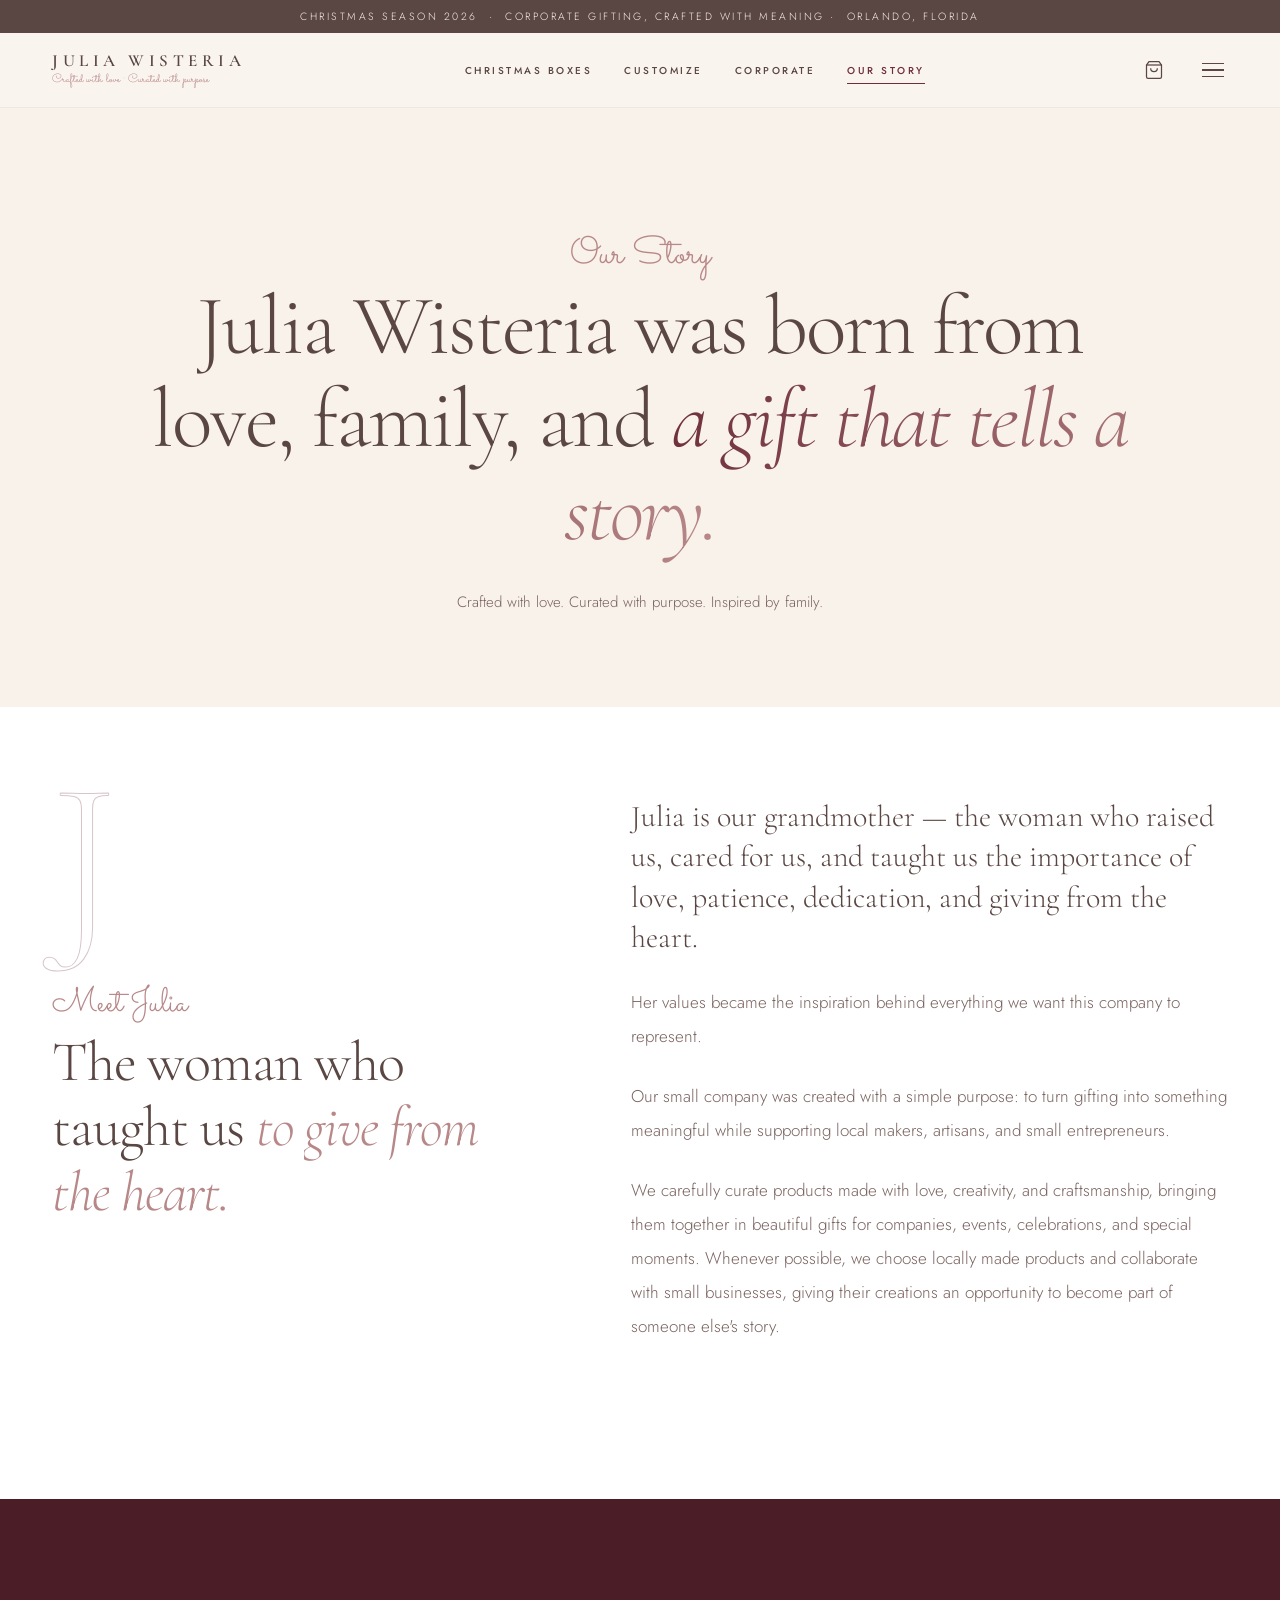
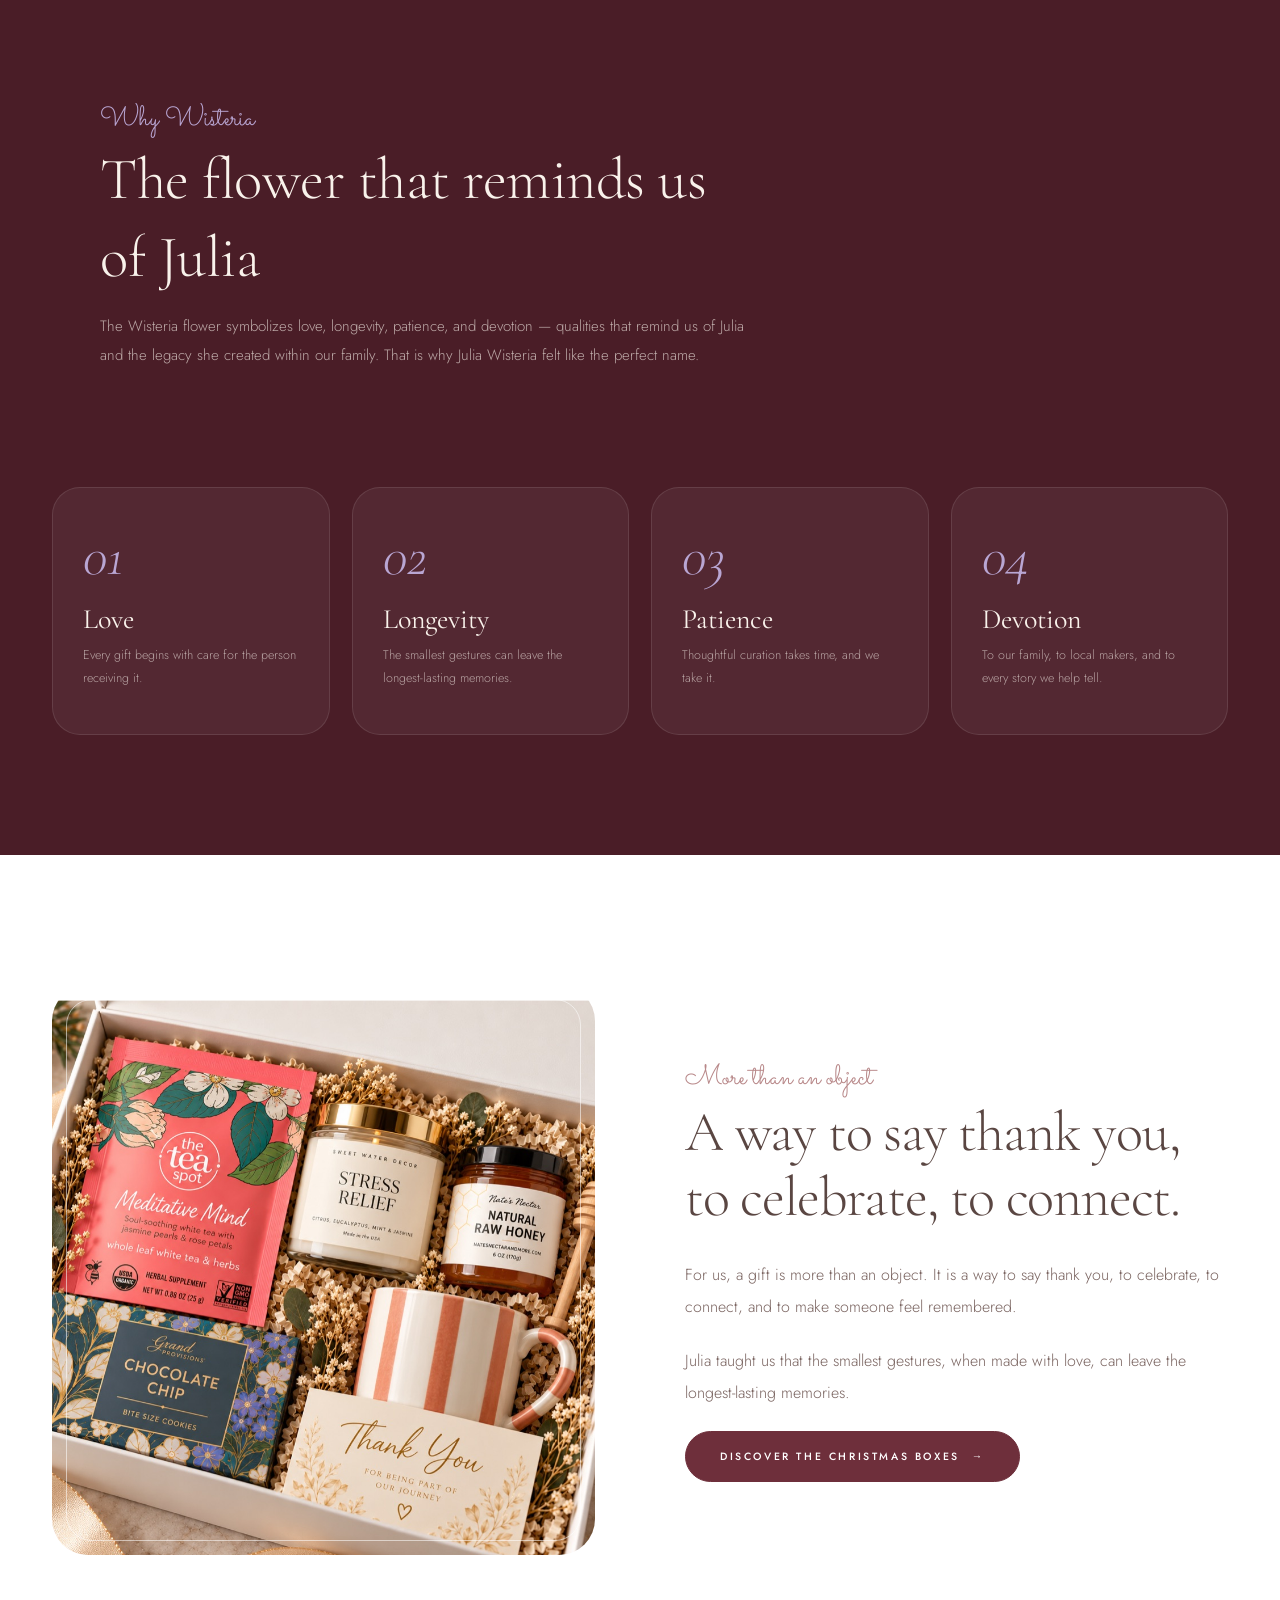
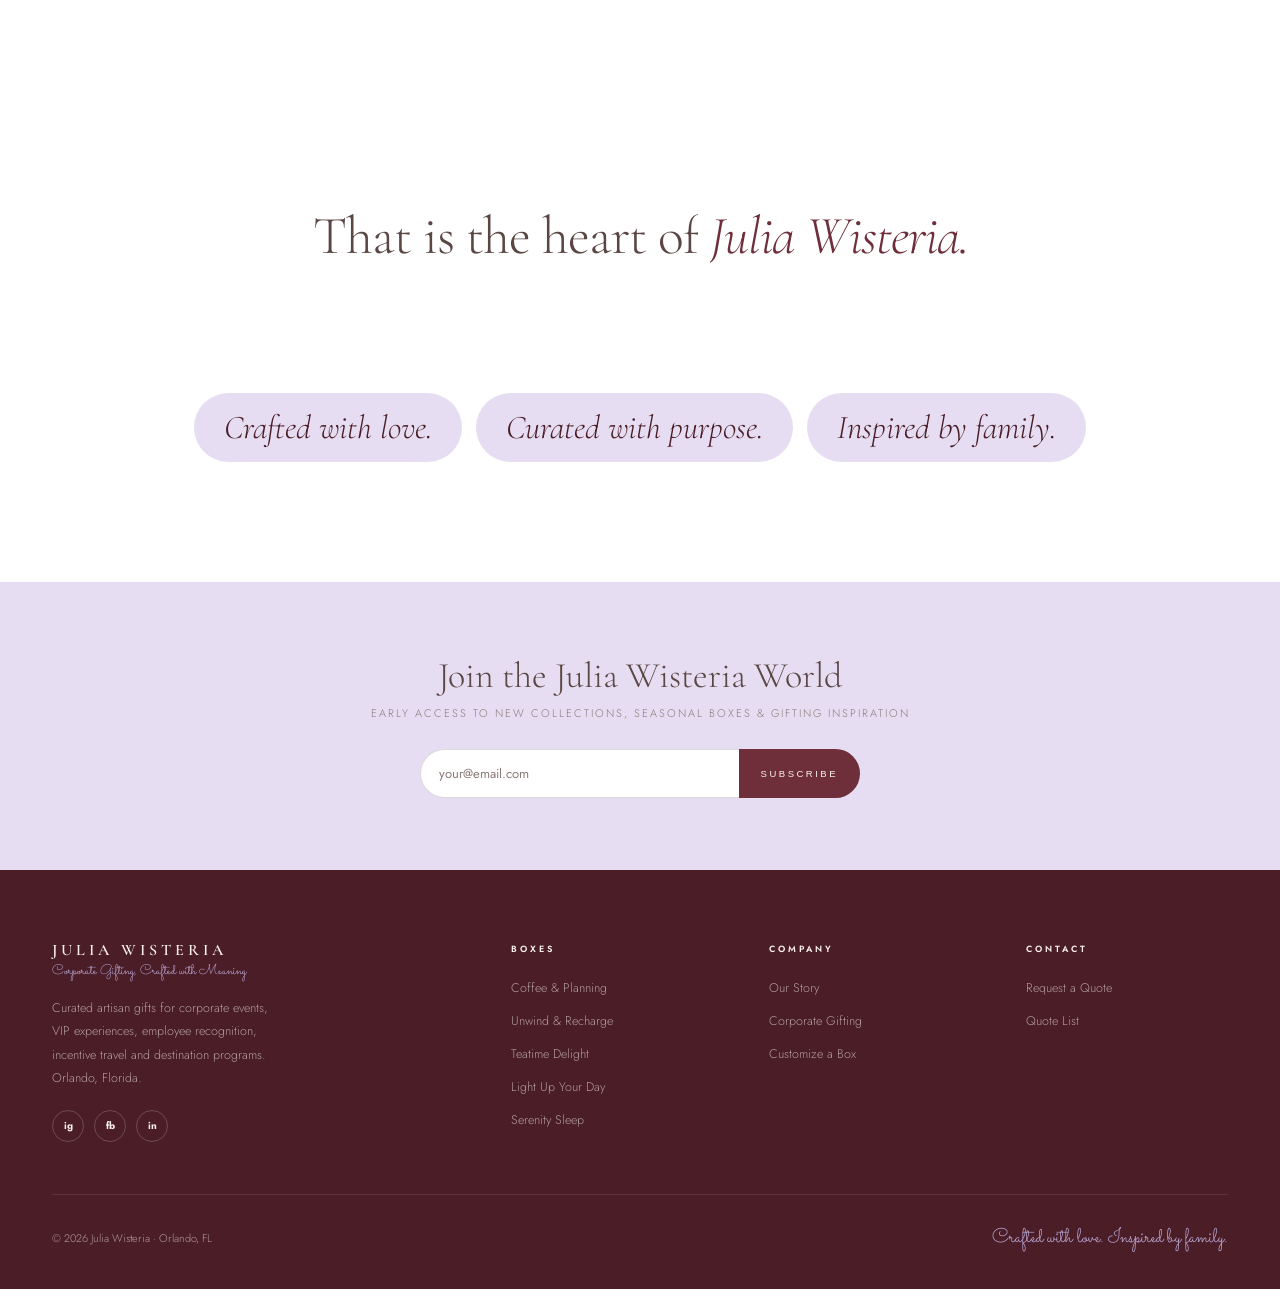
==== commit 01acdb96: "Apply new design to all pages and turn shop flow into quote flow - Rebuild shop, product, build, car" ====
--- a/about.html
+++ b/about.html
@@ -4,17 +4,23 @@
 <meta charset="UTF-8">
 <meta name="viewport" content="width=device-width, initial-scale=1.0">
 <title>Our Story — Julia Wisteria</title>
-<link rel="preconnect" href="https://fonts.googleapis.com">
-<link rel="preconnect" href="https://fonts.gstatic.com" crossorigin>
-<link href="https://fonts.googleapis.com/css2?family=Cormorant+Garamond:ital,wght@0,300;0,400;0,500;0,600;1,300;1,400&family=Sacramento&family=Jost:wght@300;400;500&display=swap" rel="stylesheet">
+<link href="https://fonts.googleapis.com/css2?family=Cormorant+Garamond:ital,wght@0,300;0,400;0,500;0,600;1,300;1,400&family=Sacramento&family=Jost:wght@300;400;500;600&display=swap" rel="stylesheet">
 <style>
-:root{--cream:#F9F2EB;--cream-d:#F0E6D9;--brown:#5A4642;--brown-l:#7A6460;--rose:#B88889;--rose-l:#D4B4B5;--sage:#C1C099;--white:#fff;--muted:#8B7B78}
+:root{
+  --cream:#F9F2EB;--cream-d:#F0E6D9;--brown:#5A4642;--brown-l:#7A6460;
+  --rose:#B88889;--rose-l:#D4B4B5;--lav:#A89A9E;--sage:#C1C099;
+  --white:#fff;--muted:#8B7B78;
+}
 *,*::before,*::after{margin:0;padding:0;box-sizing:border-box}
 html{scroll-behavior:smooth}
 body{background:var(--white);color:var(--brown);font-family:'Jost',sans-serif;font-weight:300;overflow-x:hidden}
 a{text-decoration:none;color:inherit}
+
+/* ── ANNOUNCEMENT ── */
 .ann{background:var(--brown);color:var(--cream);text-align:center;padding:9px;font-size:10.5px;letter-spacing:2.5px;text-transform:uppercase}
 .ann b{color:var(--rose-l);font-weight:400}
+
+/* ── HEADER ── */
 .hdr-wrap{position:sticky;top:0;z-index:200;background:rgba(249,242,235,.97);backdrop-filter:blur(14px);border-bottom:1px solid rgba(90,70,66,.07)}
 .hdr{max-width:1440px;margin:0 auto;padding:0 52px;height:74px;display:flex;align-items:center}
 .logo{flex-shrink:0;margin-right:auto}
@@ -22,22 +28,137 @@
 .logo-t{font-family:'Sacramento',cursive;font-size:12px;color:var(--rose);display:block;margin-top:2px}
 nav{display:flex;align-items:center;gap:32px;margin:0 auto}
 nav a{font-size:10px;letter-spacing:2.5px;text-transform:uppercase;font-weight:500;color:var(--brown);transition:color .25s;white-space:nowrap}
-nav a:hover,nav a.active{color:var(--rose)}
+nav a:hover{color:var(--rose)}
 .icons{display:flex;align-items:center;gap:18px;margin-left:auto;flex-shrink:0}
 .icons a,.icons button{background:none;border:none;cursor:pointer;color:var(--brown);display:flex;align-items:center;transition:color .25s}
 .icons a:hover,.icons button:hover{color:var(--rose)}
 .icons svg{width:20px;height:20px}
 .cbadge{background:var(--rose);color:#fff;border-radius:50%;font-size:8px;font-weight:700;width:14px;height:14px;display:flex;align-items:center;justify-content:center;margin-left:-5px;margin-top:-12px}
-.ham{display:none;flex-direction:column;gap:5px;background:none;border:none;cursor:pointer;padding:4px;margin-left:16px}
-.ham span{display:block;width:22px;height:1.5px;background:var(--brown);transition:all .3s}
-.ham.open span:nth-child(1){transform:translateY(6.5px) rotate(45deg)}
-.ham.open span:nth-child(2){opacity:0}
-.ham.open span:nth-child(3){transform:translateY(-6.5px) rotate(-45deg)}
-.mob-nav{display:none;position:fixed;inset:0;z-index:190;background:rgba(249,242,235,.98);backdrop-filter:blur(16px);flex-direction:column;align-items:center;justify-content:center;gap:36px}
-.mob-nav.open{display:flex}
-.mob-nav a{font-family:'Cormorant Garamond',serif;font-size:32px;font-weight:300;color:var(--brown);letter-spacing:1px;transition:color .25s}
-.mob-nav a:hover{color:var(--rose)}
-.mob-nav-close{position:absolute;top:24px;right:24px;background:none;border:none;cursor:pointer;font-size:28px;color:var(--brown);line-height:1}
+
+/* ── HERO ── */
+.hero{position:relative;height:90vh;min-height:600px;overflow:hidden;display:flex;align-items:center}
+.hero-bg{position:absolute;inset:0;background:linear-gradient(120deg,#EDD9C6 0%,#DEC8B0 35%,#CEAE98 65%,#BAA088 100%)}
+.hero-ov{position:absolute;inset:0;background:linear-gradient(90deg,rgba(40,28,26,.58) 0%,rgba(40,28,26,.22) 52%,transparent 78%)}
+.hero-scene{position:absolute;right:0;top:0;width:62%;height:100%}
+.hero-txt{position:relative;z-index:10;padding:0 80px;max-width:620px}
+.h-eye{font-family:'Sacramento',cursive;font-size:34px;color:rgba(249,242,235,.85);display:block;margin-bottom:8px}
+.h1{font-family:'Cormorant Garamond',serif;font-size:68px;font-weight:300;line-height:1.06;letter-spacing:-1px;color:#fff;margin-bottom:22px;text-shadow:0 2px 28px rgba(40,28,26,.45)}
+.h1 em{font-style:italic;color:rgba(255,255,255,.82)}
+.h-sub{font-size:11px;letter-spacing:2px;text-transform:uppercase;color:rgba(249,242,235,.72);line-height:2.1;max-width:380px;margin-bottom:36px}
+.btns{display:flex;gap:14px}
+.btn-w{background:#fff;color:var(--brown);padding:15px 40px;font-size:10px;letter-spacing:3px;text-transform:uppercase;font-weight:500;display:inline-block;transition:all .25s}
+.btn-w:hover{background:var(--rose);color:#fff}
+.btn-wg{border:1px solid rgba(255,255,255,.55);color:rgba(255,255,255,.85);padding:15px 38px;font-size:10px;letter-spacing:3px;text-transform:uppercase;font-weight:500;display:inline-block;transition:all .25s}
+.btn-wg:hover{border-color:#fff;color:#fff}
+
+/* ── TRUST BAR ── */
+.trust{background:var(--brown);padding:12px 0;overflow:hidden}
+.tt{display:flex;gap:56px;animation:sl 22s linear infinite;white-space:nowrap}
+.ti{font-size:9.5px;letter-spacing:3px;text-transform:uppercase;color:var(--cream);display:flex;align-items:center;gap:12px}
+.ti::before{content:'✦';color:var(--rose-l);font-size:7px}
+@keyframes sl{from{transform:translateX(0)}to{transform:translateX(-50%)}}
+
+/* ── PILLARS ── */
+.pillars{display:grid;grid-template-columns:repeat(3,1fr);border-bottom:1px solid rgba(90,70,66,.08)}
+.pill{padding:52px 48px;border-right:1px solid rgba(90,70,66,.08);transition:background .3s;cursor:pointer}
+.pill:last-child{border-right:none}
+.pill:hover{background:var(--cream)}
+.pill-ico{width:38px;height:38px;margin-bottom:16px;color:var(--rose)}
+.pill h3{font-family:'Cormorant Garamond',serif;font-size:24px;font-weight:400;margin-bottom:10px}
+.pill p{font-size:12.5px;line-height:1.88;color:var(--muted);max-width:280px;margin-bottom:20px}
+.pill-lk{font-size:9.5px;letter-spacing:2.5px;text-transform:uppercase;font-weight:600;border-bottom:1px solid var(--brown);padding-bottom:2px;display:inline-block;transition:color .25s,border-color .25s}
+.pill-lk:hover{color:var(--rose);border-color:var(--rose)}
+
+/* ── SECTION HEADER ── */
+.sh{text-align:center;padding:80px 48px 52px}
+.sh-eye{font-family:'Sacramento',cursive;font-size:28px;color:var(--rose);display:block;margin-bottom:4px}
+.sh-h2{font-family:'Cormorant Garamond',serif;font-size:44px;font-weight:300;letter-spacing:-.5px;margin-bottom:12px}
+.sh-p{font-size:11px;letter-spacing:2px;text-transform:uppercase;color:var(--muted);line-height:2}
+
+/* ── COLLECTIONS TILES (4 col, demisdos style) ── */
+.ctiles{display:grid;grid-template-columns:repeat(4,1fr);gap:16px;padding:0 48px 80px;max-width:1440px;margin:0 auto}
+.ctile{position:relative;overflow:hidden;cursor:pointer;display:block}
+.ctile-img{aspect-ratio:1;overflow:hidden;position:relative}
+.ctile-img svg{width:100%;height:100%;display:block;transition:transform .6s ease}
+.ctile:hover .ctile-img svg{transform:scale(1.05)}
+.ctile-lbl{padding:14px 0 4px}
+.ctile-name{font-family:'Cormorant Garamond',serif;font-size:18px;font-weight:400;margin-bottom:4px}
+.ctile-sub{font-size:10px;letter-spacing:1.8px;text-transform:uppercase;color:var(--muted)}
+
+/* ── PRODUCT GRID ── */
+.pgrid{display:grid;grid-template-columns:repeat(3,1fr);gap:28px;padding:0 48px 16px;max-width:1440px;margin:0 auto}
+.pcard{cursor:pointer}
+.pimg{position:relative;overflow:hidden;aspect-ratio:3/4}
+.pimg svg{width:100%;height:100%;display:block;transition:transform .7s ease}
+.pcard:hover .pimg svg{transform:scale(1.04)}
+.ptag{position:absolute;top:16px;left:16px;font-size:9px;letter-spacing:2px;text-transform:uppercase;padding:5px 11px;font-weight:500;z-index:2}
+.tg-d{background:var(--brown);color:var(--cream)}
+.tg-r{background:var(--rose);color:#fff}
+.tg-s{background:var(--sage);color:var(--brown)}
+.pinfo{padding:16px 2px 0}
+.pname{font-family:'Cormorant Garamond',serif;font-size:20px;font-weight:400;margin-bottom:4px}
+.psub{font-size:9.5px;letter-spacing:1.8px;text-transform:uppercase;color:var(--muted);margin-bottom:8px}
+.pprice{font-family:'Cormorant Garamond',serif;font-size:18px;font-weight:500}
+.view-all{text-align:center;padding:48px 0 80px}
+.btn-b{background:var(--brown);color:var(--cream);padding:15px 44px;font-size:10px;letter-spacing:3px;text-transform:uppercase;font-weight:500;display:inline-block;transition:background .25s}
+.btn-b:hover{background:var(--rose)}
+
+/* ── FEATURED PRODUCT ── */
+.feat{display:grid;grid-template-columns:1.15fr 1fr;background:var(--cream)}
+.feat-vis{position:relative;overflow:hidden;min-height:580px;display:flex;align-items:center;justify-content:center;padding:60px;background:linear-gradient(145deg,#EAD6C2,#D8C0A8,#C6AA90)}
+.feat-content{padding:80px 72px 80px 60px;display:flex;flex-direction:column;justify-content:center}
+.feat-badge{display:flex;align-items:center;gap:8px;margin-bottom:20px}
+.feat-dot{width:6px;height:6px;background:var(--rose);border-radius:50%}
+.feat-badge span{font-size:9.5px;letter-spacing:2.5px;text-transform:uppercase;color:var(--muted);font-weight:500}
+.feat-script{font-family:'Sacramento',cursive;font-size:28px;color:var(--rose);display:block;margin-bottom:4px}
+.feat-h2{font-family:'Cormorant Garamond',serif;font-size:44px;font-weight:300;line-height:1.12;letter-spacing:-.5px;margin-bottom:18px}
+.feat-p{font-size:13.5px;line-height:1.95;color:var(--muted);margin-bottom:22px;max-width:400px}
+.feat-inc h4{font-size:9px;letter-spacing:2.5px;text-transform:uppercase;font-weight:600;margin-bottom:12px}
+.feat-item{display:flex;align-items:center;gap:10px;margin-bottom:8px}
+.fid{width:4px;height:4px;background:var(--rose);border-radius:50%;flex-shrink:0}
+.feat-item span{font-size:12.5px;color:var(--muted)}
+.feat-price{font-family:'Cormorant Garamond',serif;font-size:30px;font-weight:500;margin:22px 0}
+.feat-btns{display:flex;gap:12px}
+.btn-br{background:var(--brown);color:var(--cream);padding:15px 36px;font-size:10px;letter-spacing:3px;text-transform:uppercase;font-weight:500;display:inline-block;transition:background .25s}
+.btn-br:hover{background:var(--rose)}
+.btn-ol{border:1px solid var(--brown);color:var(--brown);padding:15px 36px;font-size:10px;letter-spacing:3px;text-transform:uppercase;font-weight:500;display:inline-block;transition:all .25s}
+.btn-ol:hover{background:var(--brown);color:var(--cream)}
+
+/* ── ABOUT ── */
+.about{display:grid;grid-template-columns:1fr 1fr}
+.about-vis{min-height:500px;background:linear-gradient(145deg,#CABAAE,#B8A49A,#A89086);position:relative;display:flex;align-items:center;justify-content:center;overflow:hidden}
+.about-txt{padding:80px;background:var(--cream-d);display:flex;flex-direction:column;justify-content:center}
+.ab-eye{font-family:'Sacramento',cursive;font-size:28px;color:var(--rose);display:block;margin-bottom:6px}
+.ab-h2{font-family:'Cormorant Garamond',serif;font-size:42px;font-weight:300;line-height:1.12;margin-bottom:18px}
+.ab-h2 em{font-style:italic;color:var(--brown-l)}
+.ab-p{font-size:13.5px;line-height:1.95;color:var(--muted);max-width:400px;margin-bottom:28px}
+.stats{display:flex;gap:44px;margin-bottom:32px}
+.sn{font-family:'Cormorant Garamond',serif;font-size:38px;font-weight:300;color:var(--brown);display:block;line-height:1}
+.sl{font-size:9.5px;letter-spacing:2px;text-transform:uppercase;color:var(--muted);display:block;margin-top:4px}
+
+/* ── TESTIMONIALS ── */
+.testi{background:var(--white);padding:88px 0}
+.tgrid{display:grid;grid-template-columns:repeat(3,1fr);gap:1px;background:rgba(90,70,66,.08);margin-top:52px}
+.tc{background:var(--white);padding:40px 36px;position:relative}
+.tc::before{content:'\201C';font-family:'Cormorant Garamond',serif;font-size:80px;font-weight:300;color:rgba(184,136,137,.13);position:absolute;top:-6px;left:22px;line-height:1;pointer-events:none}
+.ts{color:var(--sage);font-size:12px;letter-spacing:3px;margin-bottom:16px}
+.tq{font-family:'Cormorant Garamond',serif;font-size:17px;font-weight:300;line-height:1.78;color:var(--brown);font-style:italic;margin-bottom:20px}
+.ta{font-size:10px;letter-spacing:2.5px;text-transform:uppercase;color:var(--muted)}
+
+/* ── CORPORATE CTA ── */
+.corp{background:var(--brown);padding:96px 48px;text-align:center;position:relative;overflow:hidden}
+.corp::before{content:'';position:absolute;inset:0;background:radial-gradient(ellipse at 25% 50%,rgba(184,136,137,.12) 0%,transparent 65%),radial-gradient(ellipse at 75% 50%,rgba(193,192,153,.08) 0%,transparent 65%)}
+.corp>*{position:relative;z-index:1}
+.c-eye{font-family:'Sacramento',cursive;font-size:30px;color:var(--sage);display:block;margin-bottom:8px}
+.c-h2{font-family:'Cormorant Garamond',serif;font-size:48px;font-weight:300;color:var(--cream);letter-spacing:-.5px;margin-bottom:16px}
+.c-p{font-size:13px;line-height:1.9;color:rgba(249,242,235,.62);max-width:560px;margin:0 auto 36px}
+.c-btns{display:flex;gap:14px;justify-content:center}
+.btn-ro{background:var(--rose);color:#fff;padding:15px 40px;font-size:10px;letter-spacing:3px;text-transform:uppercase;font-weight:500;display:inline-block;transition:background .25s}
+.btn-ro:hover{background:#9e7373}
+.btn-gl{border:1px solid rgba(249,242,235,.4);color:rgba(249,242,235,.8);padding:15px 40px;font-size:10px;letter-spacing:3px;text-transform:uppercase;font-weight:500;display:inline-block;transition:all .25s}
+.btn-gl:hover{border-color:var(--cream);color:var(--cream)}
+
+/* ── NEWSLETTER ── */
 .nl{background:var(--cream);padding:72px 48px;text-align:center}
 .nl-h{font-family:'Cormorant Garamond',serif;font-size:36px;font-weight:300;margin-bottom:8px}
 .nl-p{font-size:11px;letter-spacing:2px;text-transform:uppercase;color:var(--muted);margin-bottom:28px}
@@ -46,6 +167,8 @@
 .nl-i::placeholder{color:var(--muted)}
 .nl-btn{background:var(--brown);color:var(--cream);border:none;padding:14px 22px;font-size:9.5px;letter-spacing:2.5px;text-transform:uppercase;font-weight:500;cursor:pointer;transition:background .25s;white-space:nowrap}
 .nl-btn:hover{background:var(--rose)}
+
+/* ── FOOTER ── */
 footer{background:var(--cream-d);padding:72px 52px 36px}
 .fg{max-width:1440px;margin:0 auto;display:grid;grid-template-columns:2fr 1fr 1fr 1fr;gap:56px;padding-bottom:52px;border-bottom:1px solid rgba(90,70,66,.1)}
 .fb-n{font-family:'Cormorant Garamond',serif;font-size:16px;font-weight:600;letter-spacing:4px;text-transform:uppercase;color:var(--brown);display:block;line-height:1}
@@ -55,119 +178,208 @@
 .fsoc a{width:32px;height:32px;border:1px solid rgba(90,70,66,.18);display:flex;align-items:center;justify-content:center;font-size:10px;font-weight:700;color:var(--brown);transition:all .25s}
 .fsoc a:hover{background:var(--brown);color:var(--cream)}
 .fc h4{font-size:9px;letter-spacing:3px;text-transform:uppercase;font-weight:600;color:var(--brown);margin-bottom:20px}
-.fc ul{list-style:none}.fc li{margin-bottom:10px}
+.fc ul{list-style:none}
+.fc li{margin-bottom:10px}
 .fc a{font-size:12.5px;color:var(--muted);transition:color .25s}
 .fc a:hover{color:var(--brown)}
 .fbot{max-width:1440px;margin:0 auto;padding-top:28px;display:flex;justify-content:space-between;align-items:center}
 .fcp{font-size:11px;color:var(--muted)}
 .flo{font-family:'Sacramento',cursive;font-size:20px;color:var(--rose)}
+
+/* ── PAYMENT ICONS ── */
 .pay{display:flex;gap:8px;margin-top:16px}
 .pay span{border:1px solid rgba(90,70,66,.15);border-radius:3px;padding:4px 8px;font-size:9px;letter-spacing:1px;color:var(--muted);font-weight:500}
-.btn-b{background:var(--brown);color:var(--cream);padding:15px 44px;font-size:10px;letter-spacing:3px;text-transform:uppercase;font-weight:500;display:inline-block;transition:background .25s;cursor:pointer;border:none}
-.btn-b:hover{background:var(--rose)}
-.btn-ro{background:var(--rose);color:#fff;padding:15px 40px;font-size:10px;letter-spacing:3px;text-transform:uppercase;font-weight:500;display:inline-block;transition:background .25s;cursor:pointer;border:none}
-.btn-ro:hover{background:#9e7373}
-.btn-ol{border:1px solid var(--brown);color:var(--brown);padding:15px 36px;font-size:10px;letter-spacing:3px;text-transform:uppercase;font-weight:500;display:inline-block;transition:all .25s;background:none;cursor:pointer}
-.btn-ol:hover{background:var(--brown);color:var(--cream)}
-.bc{max-width:1440px;margin:0 auto;padding:20px 52px;display:flex;align-items:center;gap:8px;font-size:10px;letter-spacing:1.5px;text-transform:uppercase;color:var(--muted)}
-.bc a{color:var(--muted);transition:color .25s}.bc a:hover{color:var(--brown)}
-@media(max-width:1024px){.hdr{padding:0 32px}nav{display:none}.ham{display:flex}.icons a:first-child,.icons a:nth-child(2){display:none}footer{padding:56px 36px 32px}.fg{grid-template-columns:1fr 1fr;gap:40px}}
-@media(max-width:768px){.ann{font-size:9px;padding:8px 16px}.hdr{padding:0 20px;height:64px}.logo-n{font-size:14px;letter-spacing:3px}.nl{padding:52px 24px}.nl-h{font-size:28px}.nl-form{flex-direction:column;max-width:320px}.nl-i{border-right:1px solid rgba(90,70,66,.2);border-bottom:none}footer{padding:48px 20px 28px}.fg{grid-template-columns:1fr 1fr;gap:32px;padding-bottom:40px}.fbot{flex-direction:column;gap:12px;text-align:center}.bc{padding:16px 20px}}
-@media(max-width:480px){.fg{grid-template-columns:1fr}}
-
-/* PAGE HERO */
-.ab-hero{min-height:58vh;background:linear-gradient(145deg,#EDD9C6 0%,#DEC8B0 40%,#CEAE98 100%);position:relative;overflow:hidden;display:flex;align-items:center}
-.ab-hero-txt{position:relative;z-index:2;padding:80px 52px;max-width:660px}
-.ab-hero-ov{position:absolute;inset:0;background:linear-gradient(90deg,rgba(40,28,26,.45) 0%,rgba(40,28,26,.1) 70%,transparent 100%)}
-.ah-eye{font-family:'Sacramento',cursive;font-size:32px;color:rgba(249,242,235,.85);display:block;margin-bottom:8px}
-.ah-h1{font-family:'Cormorant Garamond',serif;font-size:62px;font-weight:300;line-height:1.08;letter-spacing:-.5px;color:#fff;margin-bottom:22px;text-shadow:0 2px 20px rgba(40,28,26,.3)}
-.ah-h1 em{font-style:italic;color:rgba(255,255,255,.8)}
-.ah-p{font-size:13px;line-height:1.95;color:rgba(249,242,235,.75);max-width:420px}
-/* MISSION */
-.mission{max-width:800px;margin:0 auto;padding:96px 48px;text-align:center}
-.m-eye{font-family:'Sacramento',cursive;font-size:26px;color:var(--rose);display:block;margin-bottom:6px}
-.m-h2{font-family:'Cormorant Garamond',serif;font-size:42px;font-weight:300;letter-spacing:-.5px;margin-bottom:24px}
-.m-p{font-size:15px;line-height:2;color:var(--muted)}
-/* FOUNDER */
-.founder{display:grid;grid-template-columns:1fr 1fr}
-.founder-vis{min-height:540px;background:linear-gradient(145deg,#C8B8AC,#B4A09A,#A08E86);position:relative;display:flex;align-items:center;justify-content:center;overflow:hidden}
-.founder-txt{padding:80px 72px;background:var(--cream-d);display:flex;flex-direction:column;justify-content:center}
-.ft-eye{font-family:'Sacramento',cursive;font-size:26px;color:var(--rose);display:block;margin-bottom:6px}
-.ft-h2{font-family:'Cormorant Garamond',serif;font-size:40px;font-weight:300;line-height:1.12;margin-bottom:20px}
-.ft-h2 em{font-style:italic;color:var(--brown-l)}
-.ft-p{font-size:13.5px;line-height:1.95;color:var(--muted);margin-bottom:16px;max-width:420px}
-.ft-sig{font-family:'Sacramento',cursive;font-size:36px;color:var(--rose);margin-top:12px}
-/* VALUES */
-.values{background:var(--white);padding:80px 52px}
-.vals-grid{display:grid;grid-template-columns:repeat(4,1fr);gap:1px;background:rgba(90,70,66,.08);margin-top:52px}
-.val{background:var(--white);padding:44px 32px}
-.val-ico{font-size:28px;margin-bottom:16px;display:block}
-.val h3{font-family:'Cormorant Garamond',serif;font-size:22px;font-weight:400;margin-bottom:10px}
-.val p{font-size:12.5px;line-height:1.88;color:var(--muted)}
-/* TIMELINE */
-.timeline{background:var(--cream);padding:80px 52px}
-.tl-inner{max-width:800px;margin:0 auto;margin-top:52px}
-.tl-item{display:grid;grid-template-columns:100px 1fr;gap:32px;margin-bottom:48px;align-items:start}
-.tl-year{font-family:'Cormorant Garamond',serif;font-size:32px;font-weight:300;color:var(--rose);line-height:1;padding-top:4px}
-.tl-content h4{font-family:'Cormorant Garamond',serif;font-size:22px;font-weight:400;margin-bottom:8px}
-.tl-content p{font-size:13px;line-height:1.88;color:var(--muted)}
-/* ARTISANS */
-.artisans{background:var(--cream-d);padding:80px 52px}
-.art-grid{display:grid;grid-template-columns:repeat(3,1fr);gap:24px;margin-top:52px}
-.art-card{background:var(--white);padding:36px}
-.art-img{width:72px;height:72px;border-radius:50%;margin-bottom:16px;display:flex;align-items:center;justify-content:center;font-family:'Cormorant Garamond',serif;font-size:28px;font-weight:300;color:rgba(249,242,235,.8)}
-.art-name{font-family:'Cormorant Garamond',serif;font-size:20px;font-weight:400;margin-bottom:4px}
-.art-craft{font-size:9.5px;letter-spacing:2px;text-transform:uppercase;color:var(--rose);margin-bottom:10px}
-.art-bio{font-size:12.5px;line-height:1.85;color:var(--muted)}
-/* STATS */
-.ab-stats{background:var(--brown);padding:64px 52px}
-.ab-stats-inner{max-width:1440px;margin:0 auto;display:grid;grid-template-columns:repeat(4,1fr);gap:32px;text-align:center}
-.abs-n{font-family:'Cormorant Garamond',serif;font-size:48px;font-weight:300;color:var(--cream);display:block;line-height:1}
-.abs-l{font-size:9.5px;letter-spacing:2px;text-transform:uppercase;color:rgba(249,242,235,.55);display:block;margin-top:6px}
-
-.sh{text-align:center}
-.sh-eye{font-family:'Sacramento',cursive;font-size:28px;color:var(--rose);display:block;margin-bottom:4px}
-.sh-h2{font-family:'Cormorant Garamond',serif;font-size:44px;font-weight:300;letter-spacing:-.5px;margin-bottom:12px}
-.sh-p{font-size:11px;letter-spacing:2px;text-transform:uppercase;color:var(--muted);line-height:2}
-
-@media(max-width:1024px){.ab-hero-txt{padding:60px 32px}.ah-h1{font-size:46px}.founder{grid-template-columns:1fr}.founder-vis{min-height:320px}.founder-txt{padding:60px 40px}.values{padding:60px 32px}.vals-grid{grid-template-columns:repeat(2,1fr)}.timeline{padding:60px 32px}.artisans{padding:60px 32px}.art-grid{grid-template-columns:1fr 1fr}.ab-stats{padding:48px 32px}.ab-stats-inner{grid-template-columns:repeat(2,1fr)}}
-@media(max-width:768px){.ab-hero-txt{padding:48px 20px}.ah-h1{font-size:34px}.mission{padding:60px 24px}.ft-p{font-size:13px}.founder-txt{padding:40px 24px}.values{padding:48px 20px}.vals-grid{grid-template-columns:1fr}.timeline{padding:48px 20px}.artisans{padding:48px 20px}.art-grid{grid-template-columns:1fr}.ab-stats{padding:40px 20px}.ab-stats-inner{grid-template-columns:1fr 1fr}}
+
+/* ── HAMBURGER BUTTON ── */
+.ham{display:none;flex-direction:column;gap:5px;background:none;border:none;cursor:pointer;padding:4px;margin-left:16px}
+.ham span{display:block;width:22px;height:1.5px;background:var(--brown);transition:all .3s}
+.ham.open span:nth-child(1){transform:translateY(6.5px) rotate(45deg)}
+.ham.open span:nth-child(2){opacity:0}
+.ham.open span:nth-child(3){transform:translateY(-6.5px) rotate(-45deg)}
+
+/* Mobile nav overlay */
+.mob-nav{display:none;position:fixed;inset:0;z-index:190;background:rgba(249,242,235,.98);backdrop-filter:blur(16px);flex-direction:column;align-items:center;justify-content:center;gap:36px}
+.mob-nav.open{display:flex}
+.mob-nav a{font-family:'Cormorant Garamond',serif;font-size:32px;font-weight:300;color:var(--brown);letter-spacing:1px;transition:color .25s}
+.mob-nav a:hover{color:var(--rose)}
+.mob-nav-close{position:absolute;top:24px;right:24px;background:none;border:none;cursor:pointer;font-size:28px;color:var(--brown);line-height:1}
+
+/* ════════════════════════════════════════
+   RESPONSIVE — TABLET (≤1024px)
+════════════════════════════════════════ */
+@media(max-width:1024px){
+  /* Header */
+  .hdr{padding:0 32px}
+  nav{display:none}
+  .ham{display:flex}
+  .icons a:first-child,.icons a:nth-child(2){display:none}
+
+  /* Hero */
+  .hero{height:72vh;min-height:520px}
+  .hero-txt{padding:0 48px;max-width:520px}
+  .h1{font-size:54px}
+  .hero-scene{width:52%}
+
+  /* Pillars */
+  .pillars{grid-template-columns:1fr}
+  .pill{border-right:none;border-bottom:1px solid rgba(90,70,66,.08);padding:40px 36px}
+  .pill:last-child{border-bottom:none}
+
+  /* Collections */
+  .ctiles{grid-template-columns:repeat(2,1fr);padding:0 32px 60px}
+
+  /* Products */
+  .pgrid{grid-template-columns:repeat(2,1fr);gap:20px;padding:0 32px 16px}
+
+  /* Featured */
+  .feat{grid-template-columns:1fr}
+  .feat-vis{min-height:400px}
+  .feat-content{padding:52px 48px}
+
+  /* About */
+  .about{grid-template-columns:1fr}
+  .about-vis{min-height:320px}
+  .about-txt{padding:56px 48px}
+
+  /* Testimonials */
+  .tgrid{grid-template-columns:1fr}
+
+  /* Corporate */
+  .corp{padding:72px 36px}
+  .c-h2{font-size:38px}
+
+  /* Section headers */
+  .sh{padding:60px 32px 40px}
+  .sh-h2{font-size:36px}
+
+  /* Footer */
+  footer{padding:56px 36px 32px}
+  .fg{grid-template-columns:1fr 1fr;gap:40px}
+}
+
+/* ════════════════════════════════════════
+   RESPONSIVE — MOBILE (≤768px)
+════════════════════════════════════════ */
+@media(max-width:768px){
+  /* Announcement */
+  .ann{font-size:9px;letter-spacing:1.5px;padding:8px 16px}
+
+  /* Header */
+  .hdr{padding:0 20px;height:64px}
+  .logo-n{font-size:14px;letter-spacing:3px}
+  .logo-t{font-size:11px}
+
+  /* Hero */
+  .hero{height:auto;min-height:0;padding:100px 0 60px}
+  .hero-bg{background:linear-gradient(160deg,#DEC8B0 0%,#CEAE98 50%,#BAA088 100%)}
+  .hero-ov{background:linear-gradient(180deg,rgba(40,28,26,.5) 0%,rgba(40,28,26,.35) 100%)}
+  .hero-scene{display:none}
+  .hero-txt{padding:0 24px;max-width:100%}
+  .h-eye{font-size:26px}
+  .h1{font-size:42px;letter-spacing:-.5px}
+  .h-sub{font-size:10px;max-width:100%;margin-bottom:28px}
+  .btns{flex-direction:column;gap:10px;max-width:260px}
+  .btn-w,.btn-wg{padding:14px 24px;text-align:center;font-size:9.5px}
+
+  /* Trust bar */
+  .trust{padding:10px 0}
+  .ti{font-size:8.5px;letter-spacing:2px}
+
+  /* Pillars */
+  .pill{padding:32px 24px}
+  .pill h3{font-size:22px}
+
+  /* Section headers */
+  .sh{padding:52px 20px 36px}
+  .sh-eye{font-size:24px}
+  .sh-h2{font-size:30px}
+  .sh-p{font-size:10px;letter-spacing:1.5px}
+
+  /* Collections tiles */
+  .ctiles{grid-template-columns:repeat(2,1fr);gap:10px;padding:0 20px 52px}
+  .ctile-name{font-size:15px}
+
+  /* Product grid */
+  .pgrid{grid-template-columns:repeat(2,1fr);gap:14px;padding:0 20px 16px}
+  .pname{font-size:16px}
+  .pprice{font-size:15px}
+  .view-all{padding:36px 0 52px}
+
+  /* Featured */
+  .feat{grid-template-columns:1fr}
+  .feat-vis{min-height:280px}
+  .feat-content{padding:40px 24px}
+  .feat-h2{font-size:34px}
+  .feat-p{font-size:13px}
+  .feat-price{font-size:26px}
+  .feat-btns{flex-direction:column;gap:10px}
+  .btn-br,.btn-ol{padding:14px 24px;text-align:center}
+
+  /* About */
+  .about{grid-template-columns:1fr}
+  .about-vis{min-height:200px}
+  .about-txt{padding:40px 24px}
+  .ab-h2{font-size:32px}
+  .ab-p{font-size:13px}
+  .stats{gap:28px}
+  .sn{font-size:30px}
+
+  /* Testimonials */
+  .testi{padding:52px 0}
+  .tgrid{grid-template-columns:1fr}
+  .tc{padding:32px 24px}
+
+  /* Corporate CTA */
+  .corp{padding:56px 24px}
+  .c-eye{font-size:24px}
+  .c-h2{font-size:30px}
+  .c-p{font-size:12.5px}
+  .c-btns{flex-direction:column;align-items:center;gap:10px}
+  .btn-ro,.btn-gl{padding:14px 32px;text-align:center;width:100%;max-width:280px}
+
+  /* Newsletter */
+  .nl{padding:52px 24px}
+  .nl-h{font-size:28px}
+  .nl-form{flex-direction:column;max-width:320px}
+  .nl-i{border-right:1px solid rgba(90,70,66,.2);border-bottom:none}
+  .nl-btn{padding:14px;font-size:9px}
+
+  /* Footer */
+  footer{padding:48px 20px 28px}
+  .fg{grid-template-columns:1fr 1fr;gap:32px;padding-bottom:40px}
+  .fb-n{font-size:14px}
+  .fbot{flex-direction:column;gap:12px;text-align:center}
+}
+
+/* ════════════════════════════════════════
+   RESPONSIVE — SMALL MOBILE (≤480px)
+════════════════════════════════════════ */
+@media(max-width:480px){
+  .h1{font-size:36px}
+  .ctiles{grid-template-columns:1fr}
+  .pgrid{grid-template-columns:1fr;max-width:340px;margin:0 auto}
+  .sh-h2{font-size:26px}
+  .fg{grid-template-columns:1fr}
+  .stats{flex-wrap:wrap;gap:20px}
+}
 </style>
 <link rel="stylesheet" href="assets/motion.css">
 </head>
 <body>
 <div class="progress"></div><div class="glow"></div><div class="fall" aria-hidden="true"></div>
-
-<!-- ANNOUNCEMENT BAR -->
 <div class="ann">Christmas Season 2026 &nbsp;<b>·</b>&nbsp; Corporate gifting, crafted with meaning <b>·</b>&nbsp; Orlando, Florida</div>
-
-<!-- HEADER -->
 <div class="hdr-wrap"><div class="hdr">
-  <div class="logo"><a href="julia-wisteria.html"><span class="logo-n">Julia Wisteria</span><span class="logo-t">The Art of Artisan Gifting</span></a></div>
-  <nav>
-    <a href="julia-wisteria.html#boxes">Christmas Boxes</a>
-    <a href="corporate.html">Corporate</a>
-    <a href="about.html" class="active">Our Story</a>
-  </nav>
+  <div class="logo"><a href="julia-wisteria.html"><span class="logo-n">Julia Wisteria</span><span class="logo-t">Crafted with love · Curated with purpose</span></a></div>
+  <nav><a href="shop.html">Christmas Boxes</a><a href="build.html">Customize</a><a href="corporate.html">Corporate</a><a href="about.html" class="active">Our Story</a></nav>
   <div class="icons">
-    <a href="#"><svg viewBox="0 0 24 24" fill="none" stroke="currentColor" stroke-width="1.5"><circle cx="11" cy="11" r="8"/><path d="M21 21l-4.35-4.35"/></svg></a>
-    <a href="#"><svg viewBox="0 0 24 24" fill="none" stroke="currentColor" stroke-width="1.5"><path d="M20 21v-2a4 4 0 00-4-4H8a4 4 0 00-4 4v2"/><circle cx="12" cy="7" r="4"/></svg></a>
-    <a href="cart.html" style="display:flex;align-items:flex-start"><svg viewBox="0 0 24 24" fill="none" stroke="currentColor" stroke-width="1.5"><path d="M6 2L3 6v14a2 2 0 002 2h14a2 2 0 002-2V6l-3-4z"/><line x1="3" y1="6" x2="21" y2="6"/><path d="M16 10a4 4 0 01-8 0"/></svg><span class="cbadge">2</span></a>
-    <button class="ham" id="ham"><span></span><span></span><span></span></button>
+    <a href="cart.html" aria-label="Quote list" style="display:flex;align-items:flex-start">
+      <svg viewBox="0 0 24 24" fill="none" stroke="currentColor" stroke-width="1.5"><path d="M6 2L3 6v14a2 2 0 002 2h14a2 2 0 002-2V6l-3-4z"/><line x1="3" y1="6" x2="21" y2="6"/><path d="M16 10a4 4 0 01-8 0"/></svg>
+      <span class="cbadge" id="qbadge" style="display:none">0</span>
+    </a>
+    <button class="ham" id="ham" aria-label="Menu"><span></span><span></span><span></span></button>
   </div>
 </div></div>
-
-<!-- MOBILE NAV -->
-<div class="mob-nav" id="mob-nav">
-  <button class="mob-nav-close" id="mob-close">✕</button>
-  <a href="julia-wisteria.html" onclick="closeMobNav()">Home</a>
-  <a href="shop.html" onclick="closeMobNav()">Shop All</a>
-  <a href="build.html" onclick="closeMobNav()">Build Your Box</a>
-  <a href="corporate.html" onclick="closeMobNav()">Corporate</a>
-  <a href="about.html" onclick="closeMobNav()">Our Story</a>
-  <a href="cart.html" onclick="closeMobNav()">Cart</a>
-</div>
-
+<div class="mob-nav" id="mob-nav"><button class="mob-nav-close" id="mob-close">✕</button><a href="julia-wisteria.html" onclick="closeMobNav()">Home</a><a href="shop.html" onclick="closeMobNav()">Christmas Boxes</a><a href="build.html" onclick="closeMobNav()">Customize</a><a href="corporate.html" onclick="closeMobNav()">Corporate</a><a href="about.html" onclick="closeMobNav()">Our Story</a><a href="cart.html" onclick="closeMobNav()">Quote List</a></div>
 <!-- HERO -->
 <section class="ab2-hero">
   <div class="x-hero-bg"><div class="blob b1"></div><div class="blob b2"></div><div class="grain"></div></div>
@@ -220,24 +432,26 @@
 <div class="ab2-quote"><p class="split">That is the heart of <em>Julia Wisteria.</em></p></div>
 <div class="motto"><span class="rv">Crafted with love.</span><span class="rv" style="--d:.1s">Curated with purpose.</span><span class="rv" style="--d:.2s">Inspired by family.</span></div>
 
-<!-- NEWSLETTER -->
-<div class="nl"><h3 class="nl-h">Join the Julia Wisteria World</h3><p class="nl-p">Early access to new collections, seasonal boxes & gifting inspiration</p><div class="nl-form"><input class="nl-i" type="email" placeholder="your@email.com"><button class="nl-btn">Subscribe</button></div></div>
-
-<!-- FOOTER -->
-<footer><div class="fg">
-  <div><span class="fb-n">Julia Wisteria</span><span class="fb-t">The Art of Artisan Gifting</span><p class="fb-p">Thoughtfully crafted gift boxes celebrating life's most meaningful moments, delivered across Orlando, FL.</p><div class="fsoc"><a href="#">ig</a><a href="#">fb</a><a href="#">pi</a><a href="#">in</a></div><div class="pay"><span>VISA</span><span>MC</span><span>AMEX</span><span>PayPal</span></div></div>
-  <div class="fc"><h4>Shop</h4><ul><li><a href="shop.html">All Collections</a></li><li><a href="shop.html">Gift Boxes</a></li><li><a href="corporate.html">Corporate Gifts</a></li><li><a href="build.html">Custom Orders</a></li></ul></div>
-  <div class="fc"><h4>Company</h4><ul><li><a href="about.html">Our Story</a></li><li><a href="#">Our Artisans</a></li><li><a href="#">Contact Us</a></li></ul></div>
-  <div class="fc"><h4>Support</h4><ul><li><a href="#">Shipping & Delivery</a></li><li><a href="#">Returns</a></li><li><a href="#">FAQ</a></li><li><a href="#">Privacy Policy</a></li></ul></div>
-</div><div class="fbot"><span class="fcp">© 2025 Julia Wisteria LLC · All rights reserved · Orlando, Florida</span><span class="flo">Orlando, Florida ✦</span></div></footer>
-
-<script>
-const ham=document.getElementById('ham'),mobNav=document.getElementById('mob-nav'),mobClose=document.getElementById('mob-close');
-function openMobNav(){ham.classList.add('open');mobNav.classList.add('open');document.body.style.overflow='hidden'}
-function closeMobNav(){ham.classList.remove('open');mobNav.classList.remove('open');document.body.style.overflow=''}
-ham.addEventListener('click',()=>ham.classList.contains('open')?closeMobNav():openMobNav());
-mobClose.addEventListener('click',closeMobNav);
-</script>
+
+<div class="nl">
+  <h3 class="nl-h">Join the Julia Wisteria World</h3>
+  <p class="nl-p">Early access to new collections, seasonal boxes &amp; gifting inspiration</p>
+  <div class="nl-form"><input class="nl-i" type="email" placeholder="your@email.com" aria-label="Email"><button class="nl-btn">Subscribe</button></div>
+</div>
+<footer>
+  <div class="fg">
+    <div>
+      <span class="fb-n">Julia Wisteria</span><span class="fb-t">Corporate Gifting, Crafted with Meaning</span>
+      <p class="fb-p">Curated artisan gifts for corporate events, VIP experiences, employee recognition, incentive travel and destination programs. Orlando, Florida.</p>
+      <div class="fsoc"><a href="#">ig</a><a href="#">fb</a><a href="#">in</a></div>
+    </div>
+    <div class="fc"><h4>Boxes</h4><ul><li><a href="product.html?box=0">Coffee &amp; Planning</a></li><li><a href="product.html?box=1">Unwind &amp; Recharge</a></li><li><a href="product.html?box=2">Teatime Delight</a></li><li><a href="product.html?box=3">Light Up Your Day</a></li><li><a href="product.html?box=4">Serenity Sleep</a></li></ul></div>
+    <div class="fc"><h4>Company</h4><ul><li><a href="about.html">Our Story</a></li><li><a href="corporate.html">Corporate Gifting</a></li><li><a href="build.html">Customize a Box</a></li></ul></div>
+    <div class="fc"><h4>Contact</h4><ul><li><a href="corporate.html#quote">Request a Quote</a></li><li><a href="cart.html">Quote List</a></li></ul></div>
+  </div>
+  <div class="fbot"><span class="fcp">© 2026 Julia Wisteria · Orlando, FL</span><span class="flo">Crafted with love. Inspired by family.</span></div>
+</footer>
+<script src="assets/site.js"></script>
 <script src="assets/motion.js"></script>
 </body>
 </html>
--- a/assets/motion.css
+++ b/assets/motion.css
@@ -204,3 +204,125 @@
   .rv,.split .w>span{opacity:1;transform:none;filter:none}
   .wist path{stroke-dashoffset:0}
 }
+
+/* ===== shared inner-page system ===== */
+.hdr-wrap{background:rgba(249,242,235,.82)!important;backdrop-filter:blur(18px) saturate(1.4)!important}
+nav a{position:relative}nav a::after{content:'';position:absolute;left:0;right:0;bottom:-6px;height:1px;background:var(--wine);transform:scaleX(0);transform-origin:left;transition:transform .45s var(--ease)}
+nav a:hover::after,nav a.active::after{transform:scaleX(1)}
+nav a.active{color:var(--wine)}
+.cbadge{background:var(--wine)!important}
+footer{background:var(--wine-d)!important;color:var(--cream)}
+footer .fb-n,footer .fc h4{color:var(--cream)!important}footer .fb-t{color:var(--lilac)!important}
+footer .fb-p,footer .fc a,footer .fcp{color:rgba(249,242,235,.6)!important}footer .fc a:hover{color:#fff!important}
+footer .fg{border-color:rgba(255,255,255,.1)!important}footer .flo{color:var(--lilac)!important}
+footer .fsoc a{border-color:rgba(255,255,255,.2)!important;color:var(--cream)!important;border-radius:50%}footer .fsoc a:hover{background:var(--lilac)!important;color:var(--wine-d)!important}
+.nl{background:var(--lilac-l)!important}
+.nl-i{border-radius:999px 0 0 999px!important}.nl-btn{border-radius:0 999px 999px 0!important;background:var(--wine)!important}.nl-btn:hover{background:var(--brown)!important}
+.x-hide{display:none!important}
+.ph{position:relative;text-align:center;padding:110px 52px 70px;overflow:hidden;background:var(--cream)}
+.ph .x-h1{font-size:clamp(42px,6vw,88px);max-width:900px;margin:0 auto 18px}
+.ph .x-lead{margin:0 auto}
+.crumbs{font-size:10px;letter-spacing:2px;text-transform:uppercase;color:var(--muted);margin-bottom:22px}
+.crumbs a:hover{color:var(--wine)}
+.wrap{max-width:1440px;margin:0 auto;padding:0 52px}
+.chips{display:flex;gap:10px;flex-wrap:wrap;justify-content:center;margin:46px 0 10px}
+.chip{padding:11px 24px;border-radius:999px;border:1px solid rgba(90,70,66,.18);background:#fff;font:inherit;font-size:11px;letter-spacing:2px;text-transform:uppercase;cursor:pointer;color:var(--brown);transition:all .35s var(--ease)}
+.chip:hover{transform:translateY(-3px)}
+.chip.on{background:var(--wine);border-color:var(--wine);color:#fff}
+.sgrid{display:grid;grid-template-columns:repeat(3,1fr);gap:34px;padding:50px 0 130px}
+.sc{display:flex;flex-direction:column;transition:opacity .5s var(--ease),transform .5s var(--ease)}
+.sc.off{display:none}
+.sc-img{position:relative;border-radius:28px;overflow:hidden;aspect-ratio:1/1.02;background:var(--cream-d);box-shadow:0 30px 60px -36px rgba(74,29,39,.5)}
+.sc-img img{width:100%;height:100%;object-fit:cover;transition:transform 1.3s var(--ease)}
+.sc:hover .sc-img img{transform:scale(1.08) rotate(.5deg)}
+.sc-img .bx-n{background:rgba(255,255,255,.55);color:var(--wine-d);border-color:rgba(255,255,255,.6)}
+.sc-b{padding:22px 6px 0}
+.sc-k{font-size:9.5px;letter-spacing:2.6px;text-transform:uppercase;color:var(--rose);display:block;margin-bottom:6px}
+.sc-t{font-family:'Cormorant Garamond',serif;font-size:30px;line-height:1.08;font-weight:400;display:block;margin-bottom:8px}
+.sc-s{font-size:13px;line-height:1.8;color:var(--muted);margin-bottom:18px}
+.sc-a{display:flex;gap:10px;flex-wrap:wrap}
+.btn-x.sm{padding:12px 22px;font-size:9.5px}
+.stepper{display:inline-flex;align-items:center;border:1px solid rgba(90,70,66,.2);border-radius:999px;background:#fff;overflow:hidden}
+.stepper button{width:44px;height:46px;border:none;background:none;font-size:18px;cursor:pointer;color:var(--brown);transition:background .3s}
+.stepper button:hover{background:var(--lilac-l)}
+.stepper input{width:54px;text-align:center;border:none;font:inherit;font-size:15px;background:none;color:var(--brown);-moz-appearance:textfield;outline:none}
+.stepper input::-webkit-outer-spin-button,.stepper input::-webkit-inner-spin-button{-webkit-appearance:none}
+/* pdp */
+.pdp2{display:grid;grid-template-columns:1.05fr .95fr;gap:80px;padding:30px 0 100px;align-items:start}
+.pdp2-img{position:sticky;top:110px;border-radius:36px;overflow:hidden;box-shadow:0 50px 90px -40px rgba(74,29,39,.55)}
+.pdp2-img img{width:100%;display:block}
+.pdp2 h1{font-family:'Cormorant Garamond',serif;font-weight:300;font-size:clamp(38px,4.6vw,66px);line-height:1.02;letter-spacing:-1.2px;margin-bottom:20px}
+.pdp2 .lead{font-size:15px;line-height:2;color:var(--brown-l);margin-bottom:30px}
+.inc{list-style:none;margin:14px 0 24px;display:grid;gap:0}
+.inc li{display:flex;gap:16px;padding:15px 0;border-bottom:1px solid rgba(90,70,66,.1);font-size:14px;line-height:1.6;color:var(--brown-l)}
+.inc li i{font-style:normal;font-family:'Cormorant Garamond',serif;color:var(--lilac);font-size:20px;min-width:30px}
+.h4s{font-size:10px;letter-spacing:3px;text-transform:uppercase;font-weight:500;margin-top:30px}
+.pdp-buy{margin-top:34px;padding:30px;border-radius:28px;background:var(--lilac-l);display:grid;gap:18px}
+.pdp-buy label.ck{display:flex;gap:12px;align-items:center;font-size:13px;cursor:pointer}
+.pdp-buy input[type=checkbox]{accent-color:var(--wine);width:18px;height:18px}
+.pdp-row{display:flex;gap:14px;flex-wrap:wrap;align-items:center}
+.field,.qform input,.qform textarea,.qform select{width:100%;padding:15px 20px;border:1px solid rgba(90,70,66,.18);border-radius:16px;font:inherit;font-size:14px;background:#fff;color:var(--brown);outline:none;transition:border-color .3s,box-shadow .3s}
+.field:focus,.qform input:focus,.qform textarea:focus{border-color:var(--lilac);box-shadow:0 0 0 4px rgba(185,166,211,.3)}
+.mq-q{font-family:'Cormorant Garamond',serif;font-style:italic;font-size:24px;color:var(--wine);margin-top:26px}
+.related2{padding:0 0 120px}
+.related2 h2,.sec-h{font-family:'Cormorant Garamond',serif;font-weight:300;font-size:clamp(34px,4vw,56px);letter-spacing:-1px;margin-bottom:34px}
+.rgrid{display:grid;grid-template-columns:repeat(4,1fr);gap:24px}
+.rgrid .sc-img{aspect-ratio:1}.rgrid .sc-t{font-size:22px}
+/* builder */
+.steps2{display:flex;justify-content:center;gap:14px;flex-wrap:wrap;margin-top:36px}
+.steps2 span{display:flex;align-items:center;gap:10px;font-size:10px;letter-spacing:2.2px;text-transform:uppercase;color:var(--muted);padding:10px 20px;border-radius:999px;border:1px solid rgba(90,70,66,.14);background:#fff;transition:all .4s var(--ease)}
+.steps2 b{width:24px;height:24px;border-radius:50%;background:var(--cream-d);display:flex;align-items:center;justify-content:center;font-weight:500;font-size:11px}
+.steps2 span.on{background:var(--wine);color:#fff;border-color:var(--wine)}.steps2 span.on b{background:rgba(255,255,255,.2)}
+.steps2 span.done{color:var(--wine)}
+.stp{display:none;padding:56px 0 110px;animation:stin .8s var(--ease)}.stp.on{display:block}
+@keyframes stin{from{opacity:0;transform:translateY(24px)}}
+.pick{display:grid;grid-template-columns:repeat(5,1fr);gap:20px;margin:34px 0}
+.pk{cursor:pointer;border:2px solid transparent;border-radius:26px;padding:10px;background:#fff;text-align:left;font:inherit;transition:all .4s var(--ease);box-shadow:0 20px 40px -28px rgba(74,29,39,.4)}
+.pk img{width:100%;border-radius:18px;aspect-ratio:1;object-fit:cover;display:block}
+.pk span{display:block;padding:14px 6px 6px;font-family:'Cormorant Garamond',serif;font-size:19px;line-height:1.15}
+.pk:hover{transform:translateY(-8px)}.pk.on{border-color:var(--wine);background:var(--lilac-l)}
+.sform{max-width:720px;margin:34px auto 0;display:grid;gap:20px}
+.sform label,.qform label{font-size:10px;letter-spacing:2.2px;text-transform:uppercase;font-weight:500;display:block;margin-bottom:8px}
+.nav-st{display:flex;justify-content:space-between;gap:14px;margin-top:40px;flex-wrap:wrap}
+.rev{display:grid;grid-template-columns:.8fr 1.2fr;gap:50px;max-width:980px;margin:34px auto 0;align-items:center;padding:30px;border-radius:34px;background:#fff;box-shadow:0 40px 80px -40px rgba(74,29,39,.4)}
+.rev img{width:100%;border-radius:24px}
+.rev dl{display:grid;grid-template-columns:auto 1fr;gap:12px 24px;font-size:14px;margin:18px 0 26px}.rev dt{font-size:10px;letter-spacing:2px;text-transform:uppercase;color:var(--muted);padding-top:3px}
+/* cart / quote list */
+.qlist{display:grid;gap:18px;padding:30px 0}
+.qi{display:grid;grid-template-columns:120px 1fr auto;gap:26px;align-items:center;padding:18px;border-radius:26px;background:#fff;box-shadow:0 24px 50px -36px rgba(74,29,39,.45);transition:transform .5s var(--ease),opacity .5s}
+.qi.gone{opacity:0;transform:translateX(60px)}
+.qi img{width:120px;height:120px;border-radius:18px;object-fit:cover}
+.qi h3{font-family:'Cormorant Garamond',serif;font-weight:400;font-size:26px;line-height:1.1;margin-bottom:6px}
+.qi small{display:block;font-size:12px;color:var(--muted);line-height:1.7}
+.qi .rm{background:none;border:none;cursor:pointer;font-size:10px;letter-spacing:2px;text-transform:uppercase;color:var(--rose);margin-top:8px;padding:0}
+.empty{text-align:center;padding:90px 20px 120px}
+.empty p{color:var(--muted);margin-bottom:28px}
+/* corporate */
+.occg{display:grid;grid-template-columns:repeat(5,1fr);gap:18px;padding:60px 0 20px}
+.oc{padding:34px 26px;border-radius:26px;background:#fff;border:1px solid rgba(90,70,66,.08);transition:all .5s var(--ease)}
+.oc:hover{transform:translateY(-10px);background:var(--lilac-l);box-shadow:0 30px 50px -32px rgba(110,47,59,.4)}
+.oc b{font-family:'Cormorant Garamond',serif;font-style:italic;font-weight:300;font-size:44px;color:var(--lilac);display:block;line-height:1;margin-bottom:14px}
+.oc h3{font-family:'Cormorant Garamond',serif;font-weight:400;font-size:23px;line-height:1.15}
+.proc{display:grid;grid-template-columns:repeat(3,1fr);gap:24px;margin-top:56px}
+.pr{padding:44px 34px;border-radius:30px;background:rgba(255,255,255,.06);border:1px solid rgba(255,255,255,.12);transition:all .5s var(--ease)}
+.pr:hover{background:rgba(185,166,211,.16);transform:translateY(-8px)}
+.pr b{font-family:'Cormorant Garamond',serif;font-style:italic;font-weight:300;font-size:60px;color:var(--lilac);display:block;line-height:1;margin-bottom:16px}
+.pr h3{font-family:'Cormorant Garamond',serif;font-weight:400;font-size:30px;margin-bottom:10px}.pr p{font-size:13.5px;line-height:1.9;color:rgba(249,242,235,.65)}
+.qsec{max-width:900px;margin:0 auto;padding:120px 24px}
+.qform{display:grid;grid-template-columns:1fr 1fr;gap:20px;margin-top:46px}
+.qform .full{grid-column:1/-1}
+.qsel{grid-column:1/-1;padding:22px 24px;border-radius:22px;background:var(--lilac-l);font-size:13.5px;line-height:1.8}
+.qsel b{font-weight:500}
+.qsel a{color:var(--wine);text-decoration:underline}
+.ok{display:none;text-align:center;padding:50px 20px}
+.ok.on{display:block;animation:stin .9s var(--ease)}
+.ok .x-script{font-size:46px}
+@media(max-width:1024px){
+ .ph{padding:80px 32px 50px}.wrap{padding:0 32px}.sgrid{grid-template-columns:1fr 1fr}.pdp2{grid-template-columns:1fr;gap:40px}.pdp2-img{position:static}
+ .rgrid{grid-template-columns:1fr 1fr}.pick{grid-template-columns:repeat(3,1fr)}.rev{grid-template-columns:1fr}.occg{grid-template-columns:1fr 1fr}.proc{grid-template-columns:1fr}
+}
+@media(max-width:768px){
+ .ph{padding:60px 20px 40px}.wrap{padding:0 20px}.sgrid{grid-template-columns:1fr;gap:40px;padding-bottom:80px}.rgrid{grid-template-columns:1fr 1fr;gap:14px}
+ .pick{grid-template-columns:1fr 1fr}.qi{grid-template-columns:84px 1fr}.qi img{width:84px;height:84px}.qi>.stepper{grid-column:1/-1;justify-self:start}
+ .occg{grid-template-columns:1fr}.qform{grid-template-columns:1fr}.qsec{padding:70px 20px}.pdp-buy{padding:22px}
+}
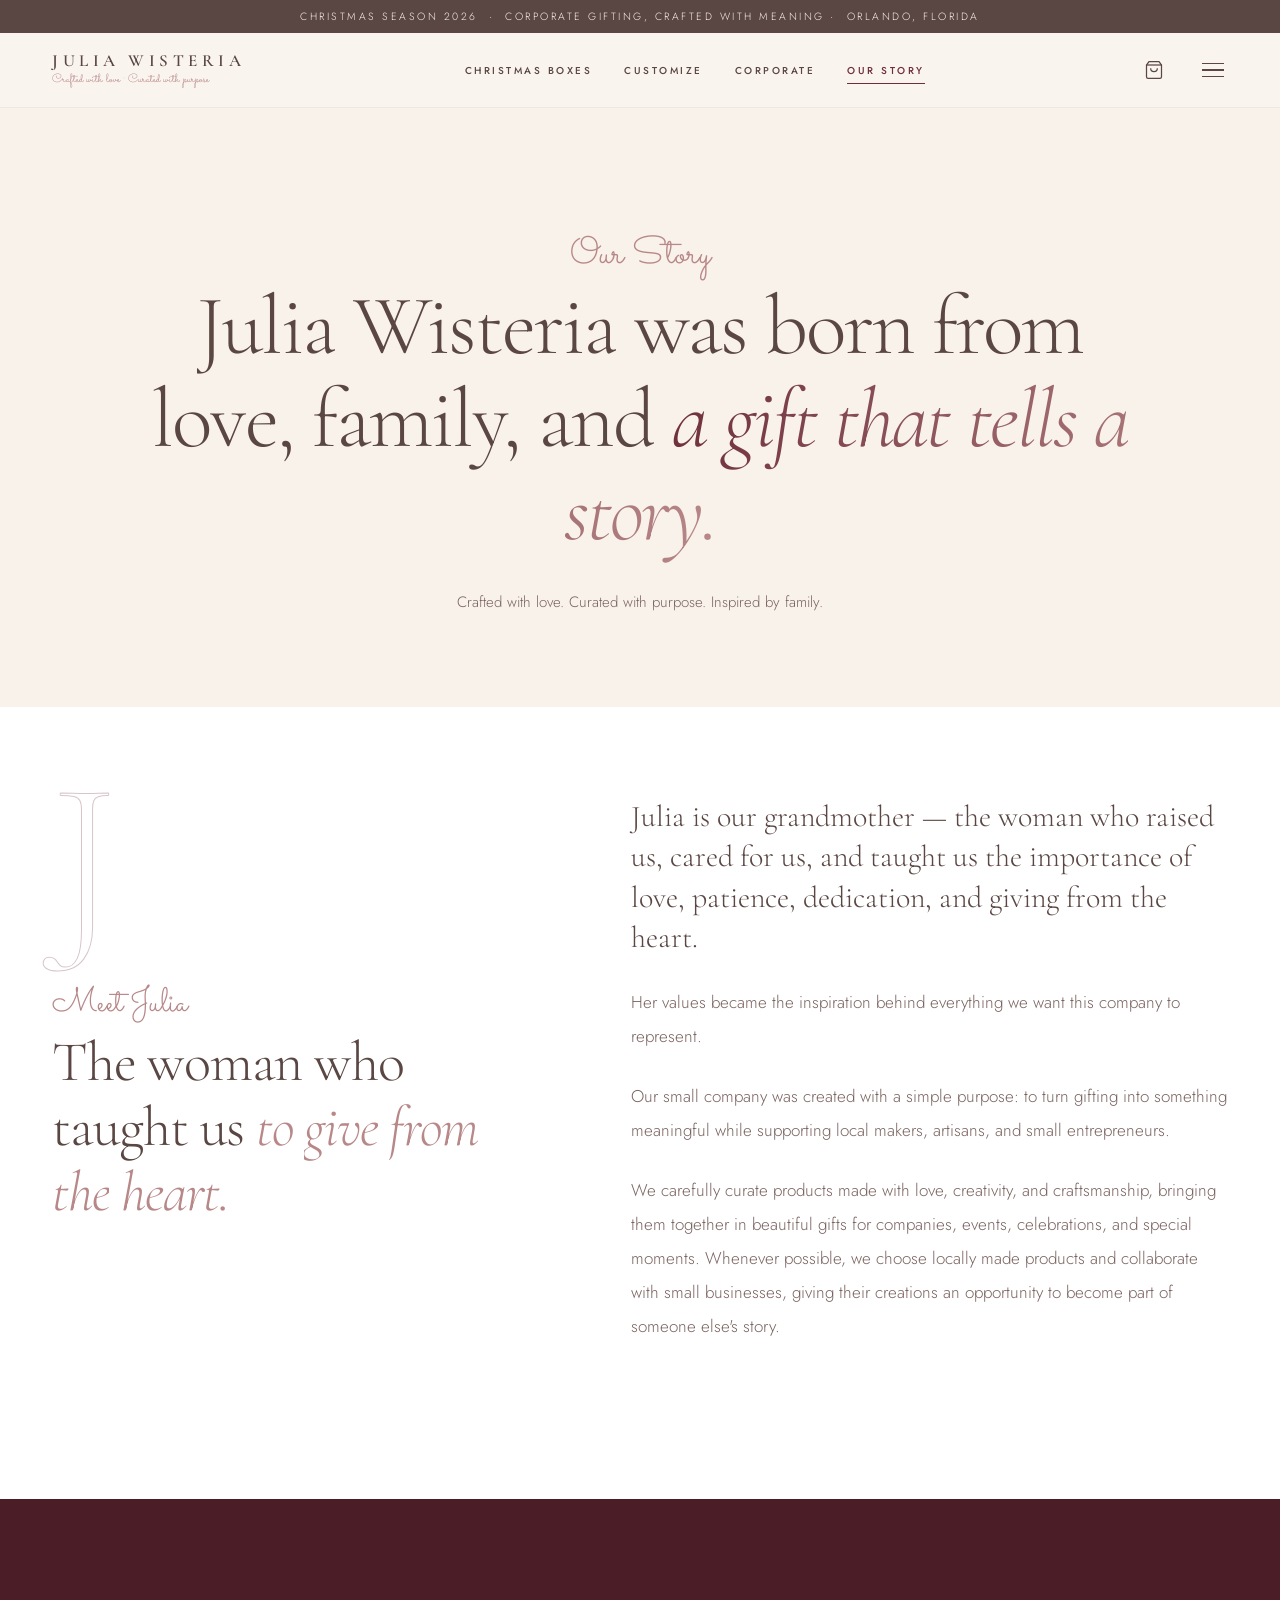
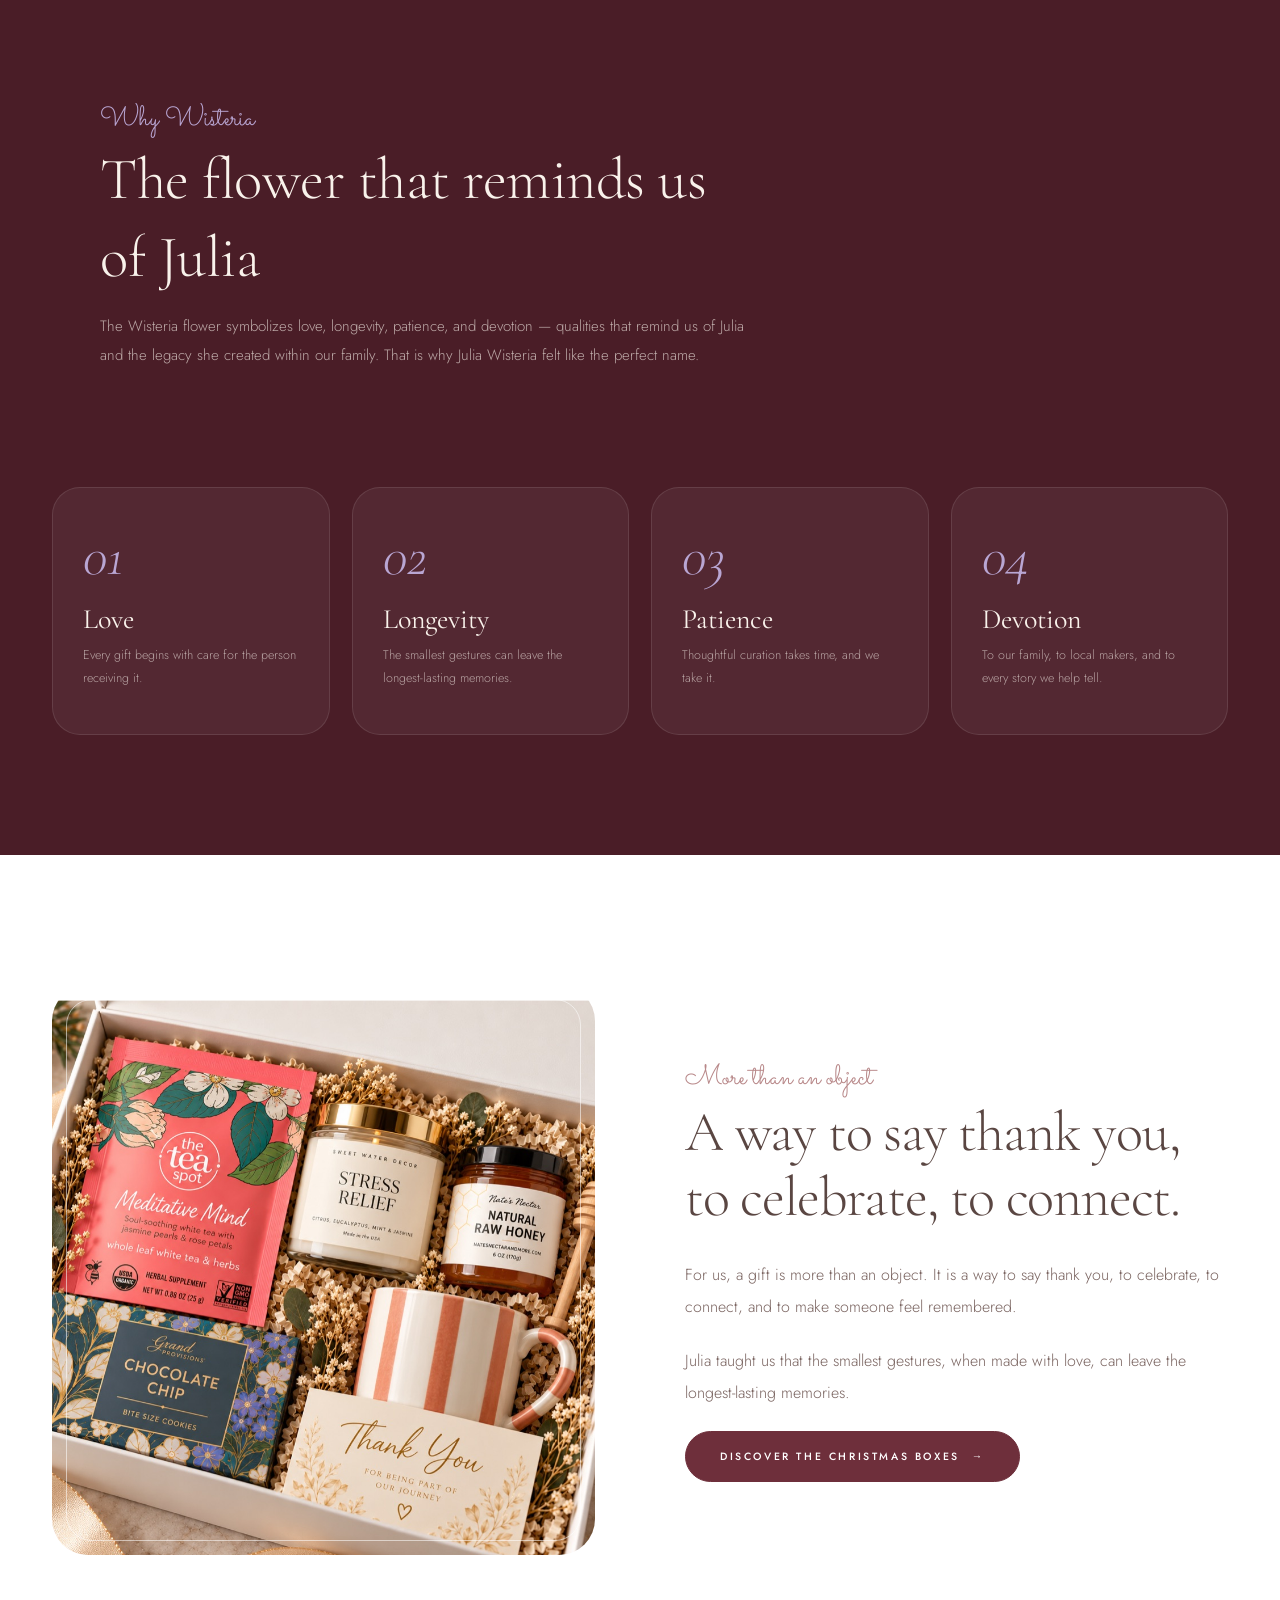
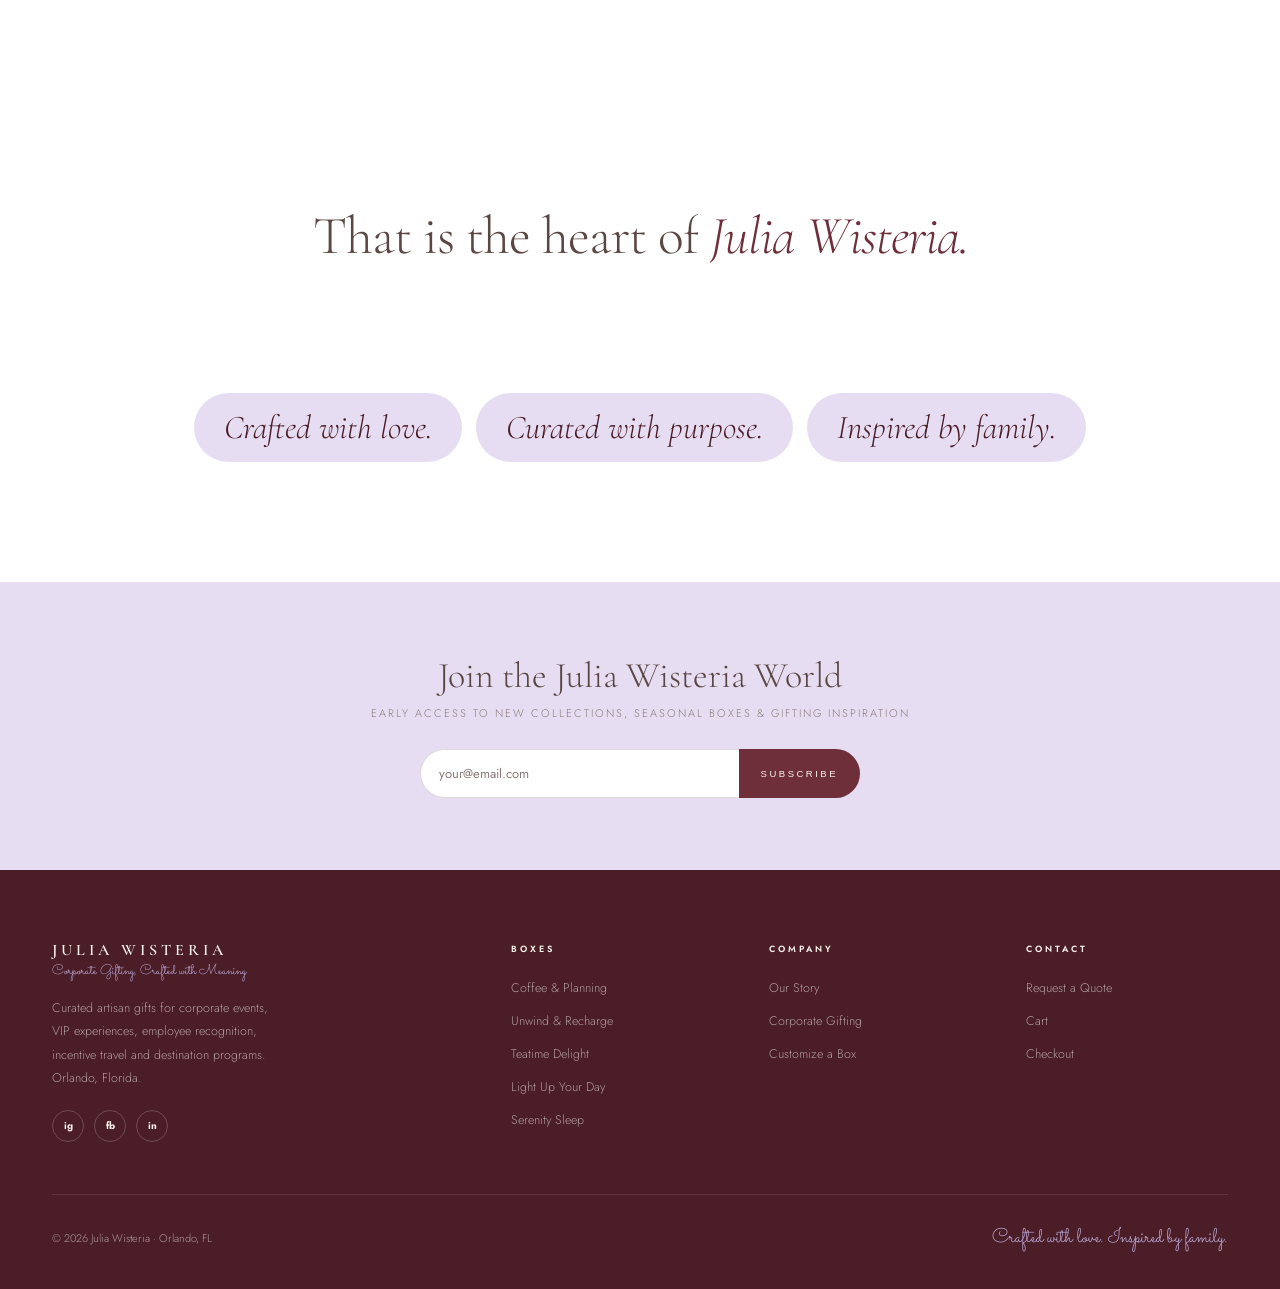
==== commit d41c3364: "Turn static demo into a store matching WordPress - Prices on shop, product and home quick view; add-" ====
--- a/about.html
+++ b/about.html
@@ -372,14 +372,14 @@
   <div class="logo"><a href="julia-wisteria.html"><span class="logo-n">Julia Wisteria</span><span class="logo-t">Crafted with love · Curated with purpose</span></a></div>
   <nav><a href="shop.html">Christmas Boxes</a><a href="build.html">Customize</a><a href="corporate.html">Corporate</a><a href="about.html" class="active">Our Story</a></nav>
   <div class="icons">
-    <a href="cart.html" aria-label="Quote list" style="display:flex;align-items:flex-start">
+    <a href="cart.html" id="cartlink" aria-label="Cart" style="display:flex;align-items:flex-start">
       <svg viewBox="0 0 24 24" fill="none" stroke="currentColor" stroke-width="1.5"><path d="M6 2L3 6v14a2 2 0 002 2h14a2 2 0 002-2V6l-3-4z"/><line x1="3" y1="6" x2="21" y2="6"/><path d="M16 10a4 4 0 01-8 0"/></svg>
       <span class="cbadge" id="qbadge" style="display:none">0</span>
     </a>
     <button class="ham" id="ham" aria-label="Menu"><span></span><span></span><span></span></button>
   </div>
 </div></div>
-<div class="mob-nav" id="mob-nav"><button class="mob-nav-close" id="mob-close">✕</button><a href="julia-wisteria.html" onclick="closeMobNav()">Home</a><a href="shop.html" onclick="closeMobNav()">Christmas Boxes</a><a href="build.html" onclick="closeMobNav()">Customize</a><a href="corporate.html" onclick="closeMobNav()">Corporate</a><a href="about.html" onclick="closeMobNav()">Our Story</a><a href="cart.html" onclick="closeMobNav()">Quote List</a></div>
+<div class="mob-nav" id="mob-nav"><button class="mob-nav-close" id="mob-close">✕</button><a href="julia-wisteria.html" onclick="closeMobNav()">Home</a><a href="shop.html" onclick="closeMobNav()">Christmas Boxes</a><a href="build.html" onclick="closeMobNav()">Customize</a><a href="corporate.html" onclick="closeMobNav()">Corporate</a><a href="about.html" onclick="closeMobNav()">Our Story</a><a href="cart.html" onclick="closeMobNav()">Cart</a></div>
 <!-- HERO -->
 <section class="ab2-hero">
   <div class="x-hero-bg"><div class="blob b1"></div><div class="blob b2"></div><div class="grain"></div></div>
@@ -447,7 +447,7 @@
     </div>
     <div class="fc"><h4>Boxes</h4><ul><li><a href="product.html?box=0">Coffee &amp; Planning</a></li><li><a href="product.html?box=1">Unwind &amp; Recharge</a></li><li><a href="product.html?box=2">Teatime Delight</a></li><li><a href="product.html?box=3">Light Up Your Day</a></li><li><a href="product.html?box=4">Serenity Sleep</a></li></ul></div>
     <div class="fc"><h4>Company</h4><ul><li><a href="about.html">Our Story</a></li><li><a href="corporate.html">Corporate Gifting</a></li><li><a href="build.html">Customize a Box</a></li></ul></div>
-    <div class="fc"><h4>Contact</h4><ul><li><a href="corporate.html#quote">Request a Quote</a></li><li><a href="cart.html">Quote List</a></li></ul></div>
+    <div class="fc"><h4>Contact</h4><ul><li><a href="corporate.html#quote">Request a Quote</a></li><li><a href="cart.html">Cart</a></li><li><a href="checkout.html">Checkout</a></li></ul></div>
   </div>
   <div class="fbot"><span class="fcp">© 2026 Julia Wisteria · Orlando, FL</span><span class="flo">Crafted with love. Inspired by family.</span></div>
 </footer>
--- a/assets/motion.css
+++ b/assets/motion.css
@@ -119,8 +119,14 @@
 /* modal */
 .mdl{position:fixed;inset:0;z-index:500;display:flex;align-items:center;justify-content:center;padding:24px;background:rgba(40,20,24,.55);backdrop-filter:blur(8px);opacity:0;pointer-events:none;transition:opacity .45s var(--ease)}
 .mdl.open{opacity:1;pointer-events:auto}
-.mdl-c{position:relative;display:grid;grid-template-columns:1fr 1fr;max-width:1020px;width:100%;max-height:90vh;background:var(--cream);border-radius:30px;overflow:hidden;transform:translateY(40px) scale(.96);transition:transform .6s var(--ease)}
-.mdl.open .mdl-c{transform:none}
+.mdl-c{position:relative;display:grid;grid-template-columns:1fr 1fr;max-width:1020px;width:100%;max-height:90vh;background:var(--cream);border-radius:30px;overflow:hidden;transform:translateY(40px) scale(.96);filter:blur(14px);transition:transform .7s var(--ease),filter .7s var(--ease)}
+.mdl.open .mdl-c{transform:none;filter:blur(0)}
+@keyframes qvImg{from{filter:blur(18px) saturate(.7);opacity:.35;transform:scale(1.06)}to{filter:blur(0) saturate(1);opacity:1;transform:none}}
+@keyframes qvItem{from{opacity:0;transform:translateY(18px);filter:blur(8px)}to{opacity:1;transform:none;filter:blur(0)}}
+.mdl.open .mdl-c>img{animation:qvImg 1.3s var(--ease) .1s both}
+.mdl.open .mdl-b>*{animation:qvItem .8s var(--ease) both}
+.mdl.open .mdl-b>*:nth-child(1){animation-delay:.15s}.mdl.open .mdl-b>*:nth-child(2){animation-delay:.22s}.mdl.open .mdl-b>*:nth-child(3){animation-delay:.29s}
+.mdl.open .mdl-b>*:nth-child(4){animation-delay:.36s}.mdl.open .mdl-b>*:nth-child(5){animation-delay:.43s}.mdl.open .mdl-b>*:nth-child(6){animation-delay:.5s}.mdl.open .mdl-b>*:nth-child(7){animation-delay:.57s}
 .mdl-c img{width:100%;height:100%;object-fit:cover;min-height:340px}
 .mdl-b{padding:46px 44px;overflow:auto}
 .mdl-x{position:absolute;top:16px;right:16px;width:42px;height:42px;border-radius:50%;border:none;background:#fff;color:var(--brown);font-size:18px;cursor:pointer;z-index:3;transition:transform .4s var(--ease)}
@@ -326,3 +332,73 @@
  .pick{grid-template-columns:1fr 1fr}.qi{grid-template-columns:84px 1fr}.qi img{width:84px;height:84px}.qi>.stepper{grid-column:1/-1;justify-self:start}
  .occg{grid-template-columns:1fr}.qform{grid-template-columns:1fr}.qsec{padding:70px 20px}.pdp-buy{padding:22px}
 }
+
+/* ===== tienda: precios, canasta lateral, Apple/Google Pay, checkout ===== */
+.price{font-family:'Cormorant Garamond',serif;font-weight:600;color:var(--wine);font-size:22px;display:block;margin-bottom:12px}
+.pdp2 .price{font-size:32px;margin:-6px 0 18px}
+.drw{position:fixed;inset:0;z-index:600;background:rgba(40,20,24,.45);backdrop-filter:blur(4px);opacity:0;pointer-events:none;transition:opacity .4s var(--ease)}
+.drw.open{opacity:1;pointer-events:auto}
+.drw-p{position:absolute;top:0;right:0;bottom:0;width:min(380px,92vw);background:var(--cream);padding:64px 26px 26px;overflow:auto;transform:translateX(100%);transition:transform .55s var(--ease);box-shadow:-30px 0 60px -30px rgba(74,29,39,.4)}
+.drw.open .drw-p{transform:none}
+.drw-x{position:absolute;top:18px;right:18px;width:40px;height:40px;border-radius:50%;border:none;background:#fff;color:var(--brown);font-size:16px;cursor:pointer;transition:transform .4s var(--ease)}
+.drw-x:hover{transform:rotate(90deg)}
+.drw-i{display:grid;grid-template-columns:72px 1fr 28px;gap:14px;align-items:center;padding:14px 0;border-bottom:1px solid rgba(90,70,66,.12)}
+.drw-i img{width:72px;height:72px;border-radius:14px;object-fit:cover}
+.drw-n{display:block;font-family:'Cormorant Garamond',serif;font-weight:600;font-size:19px;line-height:1.2;color:var(--brown)}
+.drw-q{font-size:13px;font-weight:500;color:var(--wine)}
+.drw-rm{width:28px;height:28px;border-radius:50%;border:1px solid var(--brown-l);background:none;color:var(--brown);cursor:pointer;font-size:11px}
+.drw-s{text-align:center;font-family:'Cormorant Garamond',serif;font-size:22px;padding:22px 0;border-bottom:1px solid rgba(90,70,66,.12);color:var(--brown)}
+.drw-s b{font-weight:700}
+.drw-a{display:grid;grid-template-columns:1fr 1fr;gap:10px;padding-top:22px}
+.drw-a .btn-x{justify-content:center;font-weight:600}
+.drw-empty{font-weight:500;color:var(--brown);margin-bottom:20px}
+.xp{display:grid;grid-template-columns:1fr 1fr;gap:10px}
+.xp-b{display:flex;align-items:center;justify-content:center;gap:5px;height:52px;border-radius:999px;border:none;background:#000;color:#fff;font:500 15px/1 -apple-system,BlinkMacSystemFont,'Jost',sans-serif;cursor:pointer;transition:transform .3s var(--ease),opacity .3s}
+.xp-b:hover{transform:translateY(-2px);opacity:.9}
+.xp-b svg{width:20px;height:20px;margin:-3px -2px 0 2px}
+.xp-b b{font-weight:600;font-size:17px}
+.g{font-style:normal;font-weight:700;font-size:19px;background:conic-gradient(from -45deg,#EA4335 0 25%,#4285F4 0 50%,#34A853 0 75%,#FBBC05 0);-webkit-background-clip:text;background-clip:text;color:transparent;margin-left:2px}
+.xp-or{display:flex;align-items:center;gap:14px;margin:16px 0;font-size:10px;letter-spacing:2.4px;text-transform:uppercase;color:var(--muted)}
+.xp-or::before,.xp-or::after{content:'';flex:1;height:1px;background:rgba(90,70,66,.15)}
+.paysh{position:fixed;inset:0;z-index:700;background:rgba(0,0,0,.45);display:flex;align-items:flex-end;justify-content:center;opacity:0;transition:opacity .35s}
+.paysh.open{opacity:1}
+.paysh-c{width:min(420px,100%);background:#fff;border-radius:22px 22px 0 0;padding:26px 26px 30px;transform:translateY(40px);transition:transform .45s var(--ease);text-align:center}
+.paysh.open .paysh-c{transform:none}
+.paysh-h{display:flex;align-items:center;justify-content:center;gap:4px;font:600 22px/1 -apple-system,'Jost',sans-serif;margin-bottom:20px}
+.paysh-h svg{width:24px;height:24px}
+.paysh-r{display:flex;justify-content:space-between;padding:16px 0;border-block:1px solid #eee;font-size:15px;margin-bottom:14px}
+.paysh-n{font-size:12.5px;color:var(--muted);line-height:1.6;margin-bottom:18px}
+.paysh-ok{width:100%;justify-content:center}
+.paysh-cancel{background:none;border:none;margin-top:12px;font:500 13px 'Jost',sans-serif;color:var(--muted);cursor:pointer}
+@media(min-width:769px){.paysh{align-items:center}.paysh-c{border-radius:22px}}
+/* cart page */
+.cart2{display:grid;grid-template-columns:1.4fr .9fr;gap:34px;padding:30px 0 120px;align-items:start}
+.qi .lp{font-family:'Cormorant Garamond',serif;font-weight:600;font-size:20px;color:var(--wine)}
+.tot{position:sticky;top:110px;padding:30px;border-radius:28px;background:#fff;box-shadow:0 30px 60px -40px rgba(74,29,39,.45)}
+.tot h3{font-family:'Cormorant Garamond',serif;font-weight:400;font-size:30px;margin-bottom:14px}
+.tot-r{display:flex;justify-content:space-between;padding:12px 0;border-bottom:1px solid rgba(90,70,66,.1);font-size:14px}
+.tot-r.big{border:0;font-family:'Cormorant Garamond',serif;font-size:26px;font-weight:700;color:var(--wine);padding-top:16px}
+.tot .btn-x{width:100%;justify-content:center;margin-top:8px}
+.tot small{display:block;text-align:center;font-size:11.5px;color:var(--muted);margin-top:12px}
+/* checkout */
+.demo-note{max-width:1440px;margin:0 auto 10px;padding:12px 20px;border-radius:16px;background:var(--lilac-l);font-size:13px;color:var(--brown);text-align:center}
+.co{display:grid;grid-template-columns:1.3fr .9fr;gap:34px;padding:20px 0 120px;align-items:start}
+.co-s{background:#fff;border:1px solid rgba(90,70,66,.08);border-radius:28px;padding:30px 30px 34px;margin-bottom:22px}
+.co-s h3{font-family:'Cormorant Garamond',serif;font-weight:400;font-size:30px;margin-bottom:18px}
+.co-g{display:grid;grid-template-columns:1fr 1fr;gap:16px}.co-g .full{grid-column:1/-1}
+.co-s label{font-size:10.5px;letter-spacing:2px;text-transform:uppercase;font-weight:500;display:block;margin-bottom:8px}
+.co-s .field{background:var(--cream)}
+.pm{display:block;border:1px solid rgba(90,70,66,.12);border-radius:18px;padding:16px 18px;margin-bottom:10px;cursor:pointer;transition:background .3s,border-color .3s}
+.pm:has(input:checked){background:var(--lilac-l);border-color:var(--lilac)}
+.pm>span{display:flex;align-items:center;gap:12px;font-weight:500;font-size:14px}
+.pm input{accent-color:var(--wine);width:18px;height:18px}
+.pm em{margin-left:auto;font-style:normal;font-size:11px;letter-spacing:1px;color:var(--muted)}
+.pm-b{display:none;margin-top:14px}
+.pm:has(input:checked) .pm-b{display:block}
+.pm-b p{font-size:13px;color:var(--brown-l);line-height:1.7}
+.co .btn-x.solid{width:100%;justify-content:center}
+.co-ok{display:none;text-align:center;padding:90px 20px 130px}
+.co-ok.on{display:block;animation:stin .9s var(--ease)}
+.co-ok .x-script{font-size:50px}
+@media(max-width:1024px){.cart2,.co{grid-template-columns:1fr}.tot{position:static}}
+@media(max-width:768px){.co-g{grid-template-columns:1fr}.co-s{padding:24px 20px}.xp{grid-template-columns:1fr}}
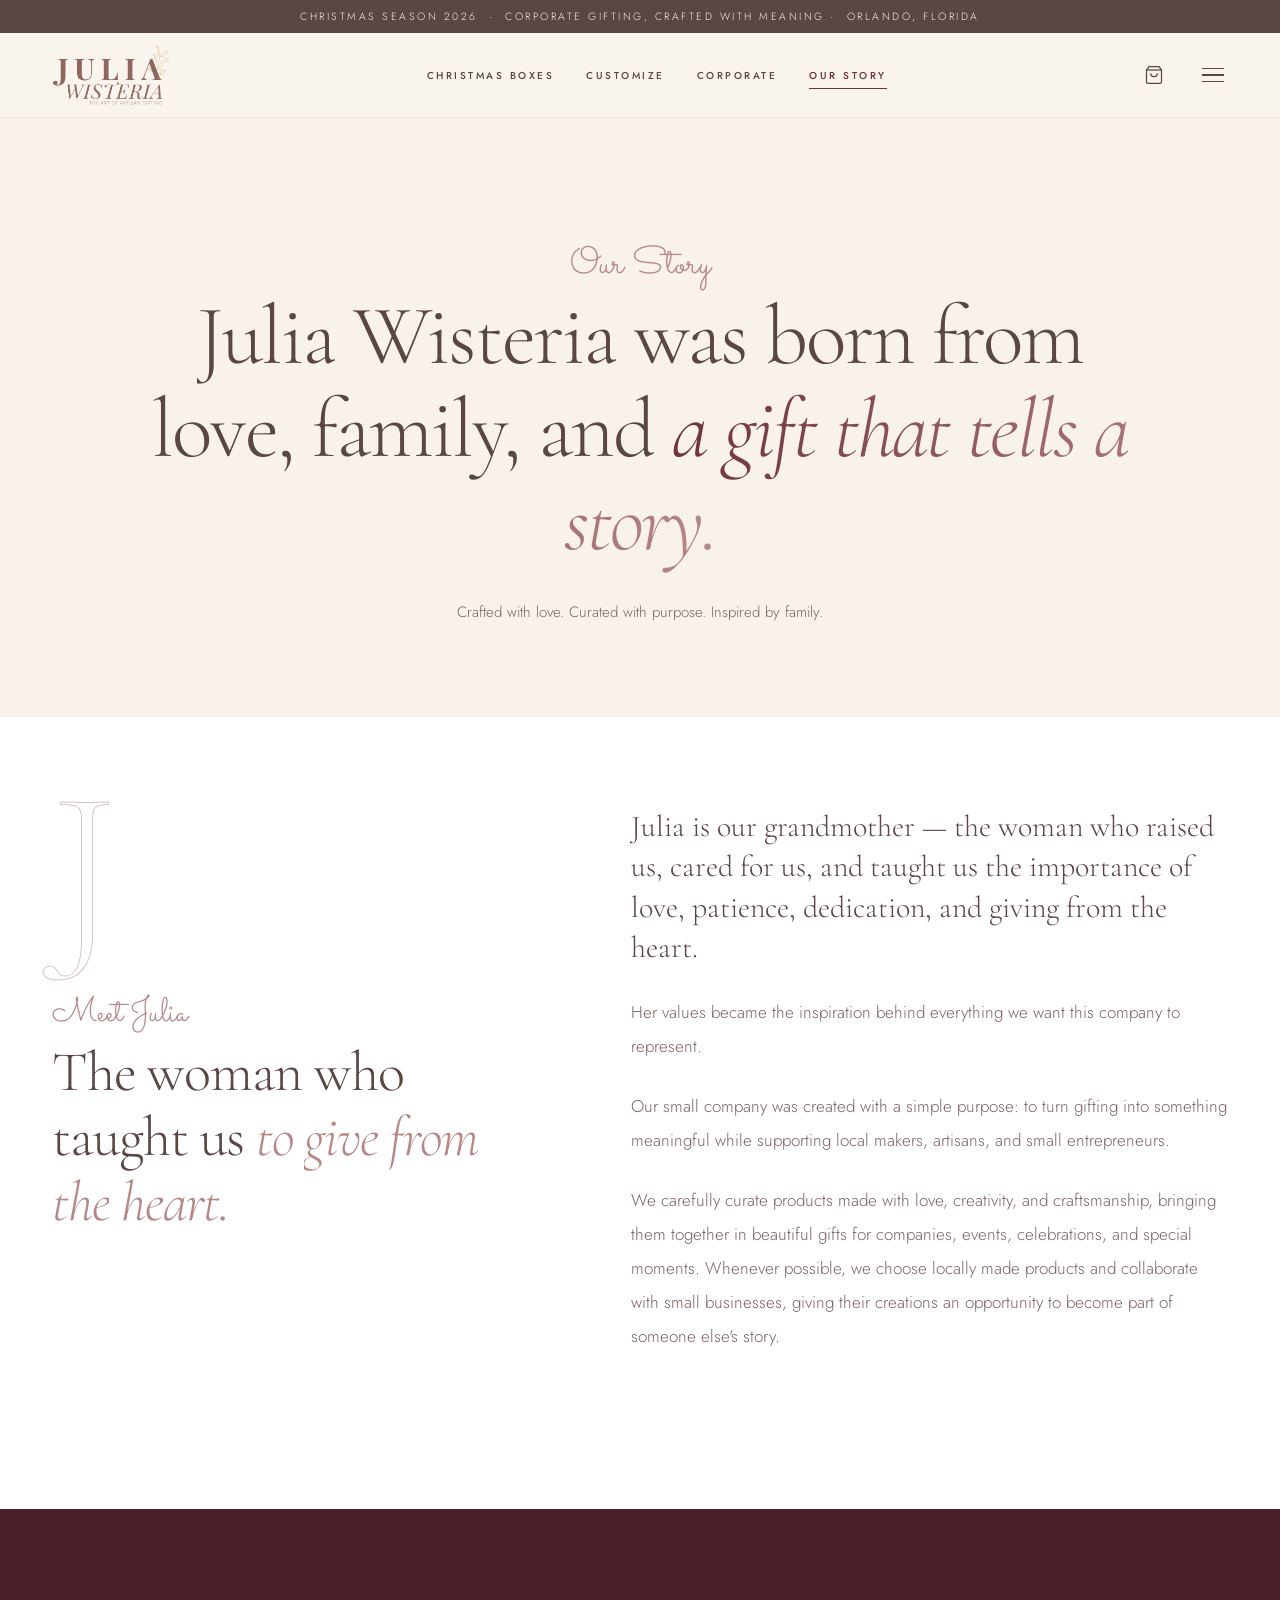
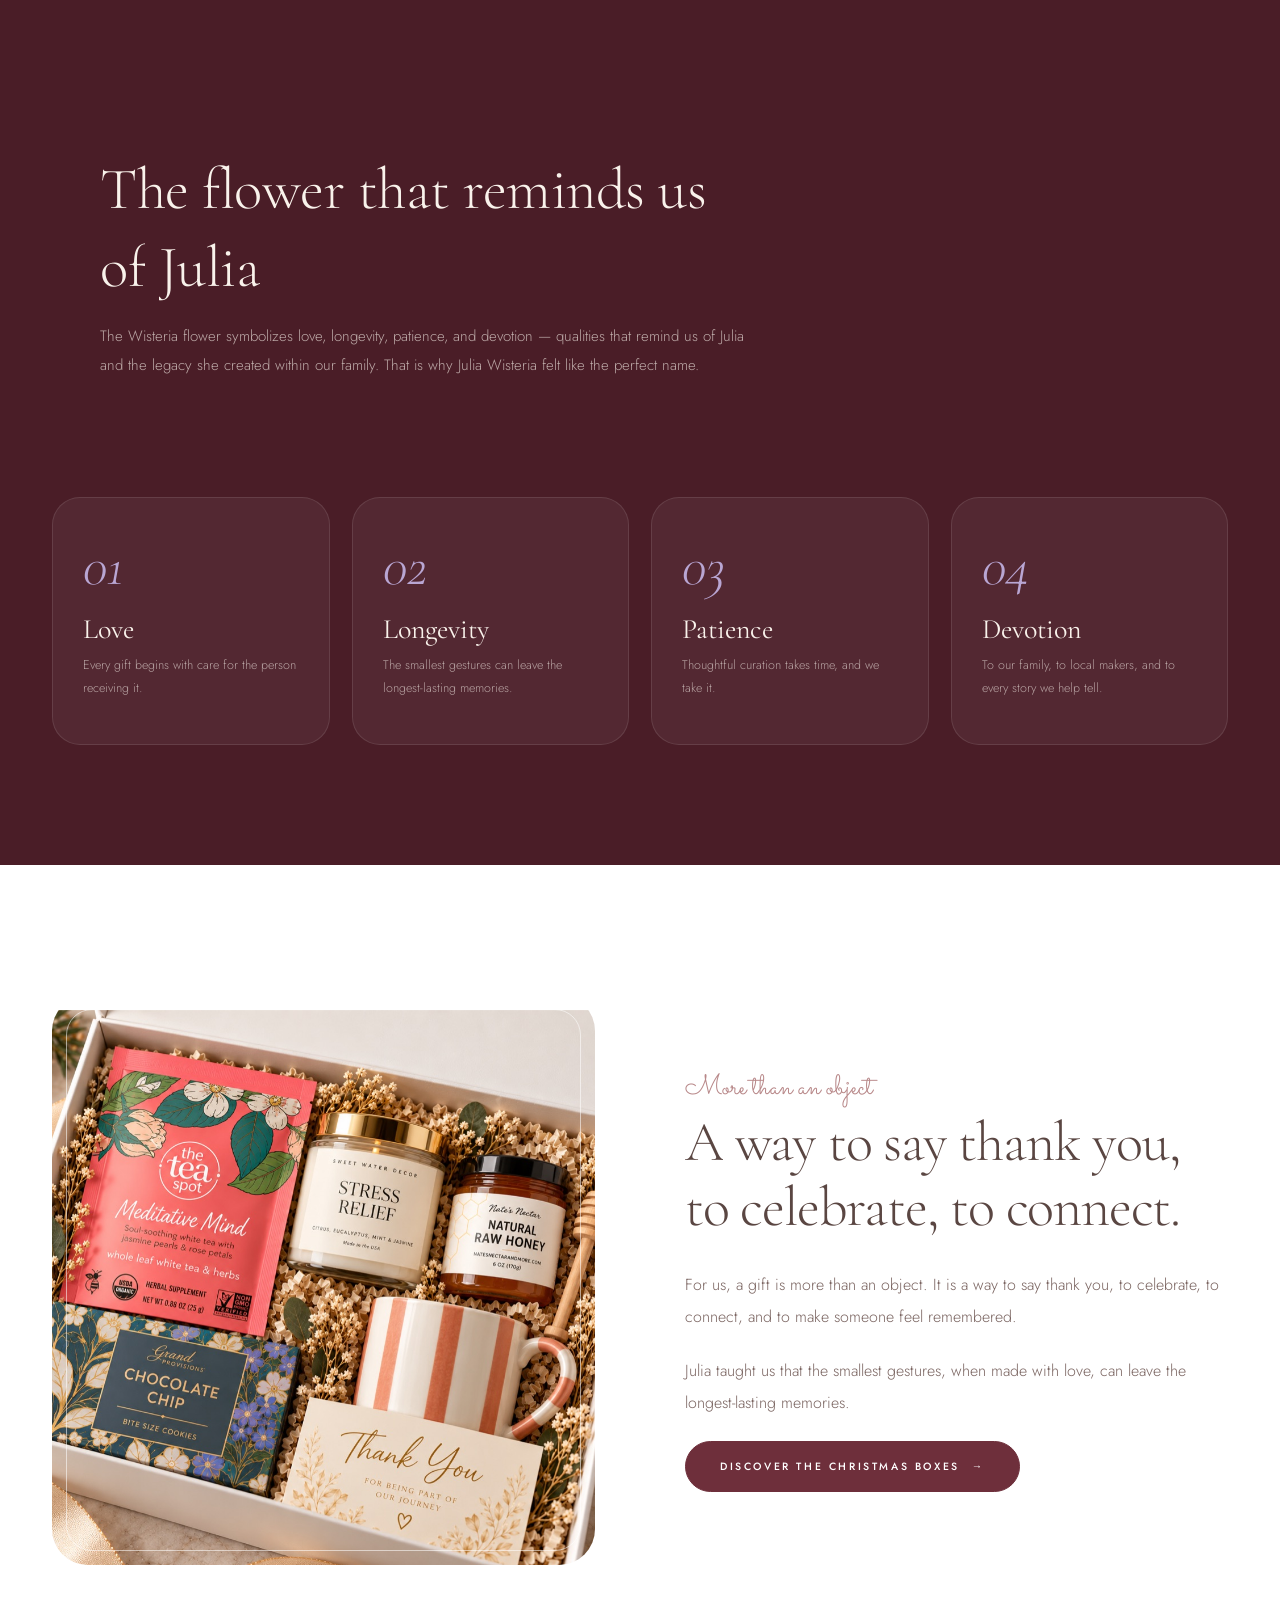
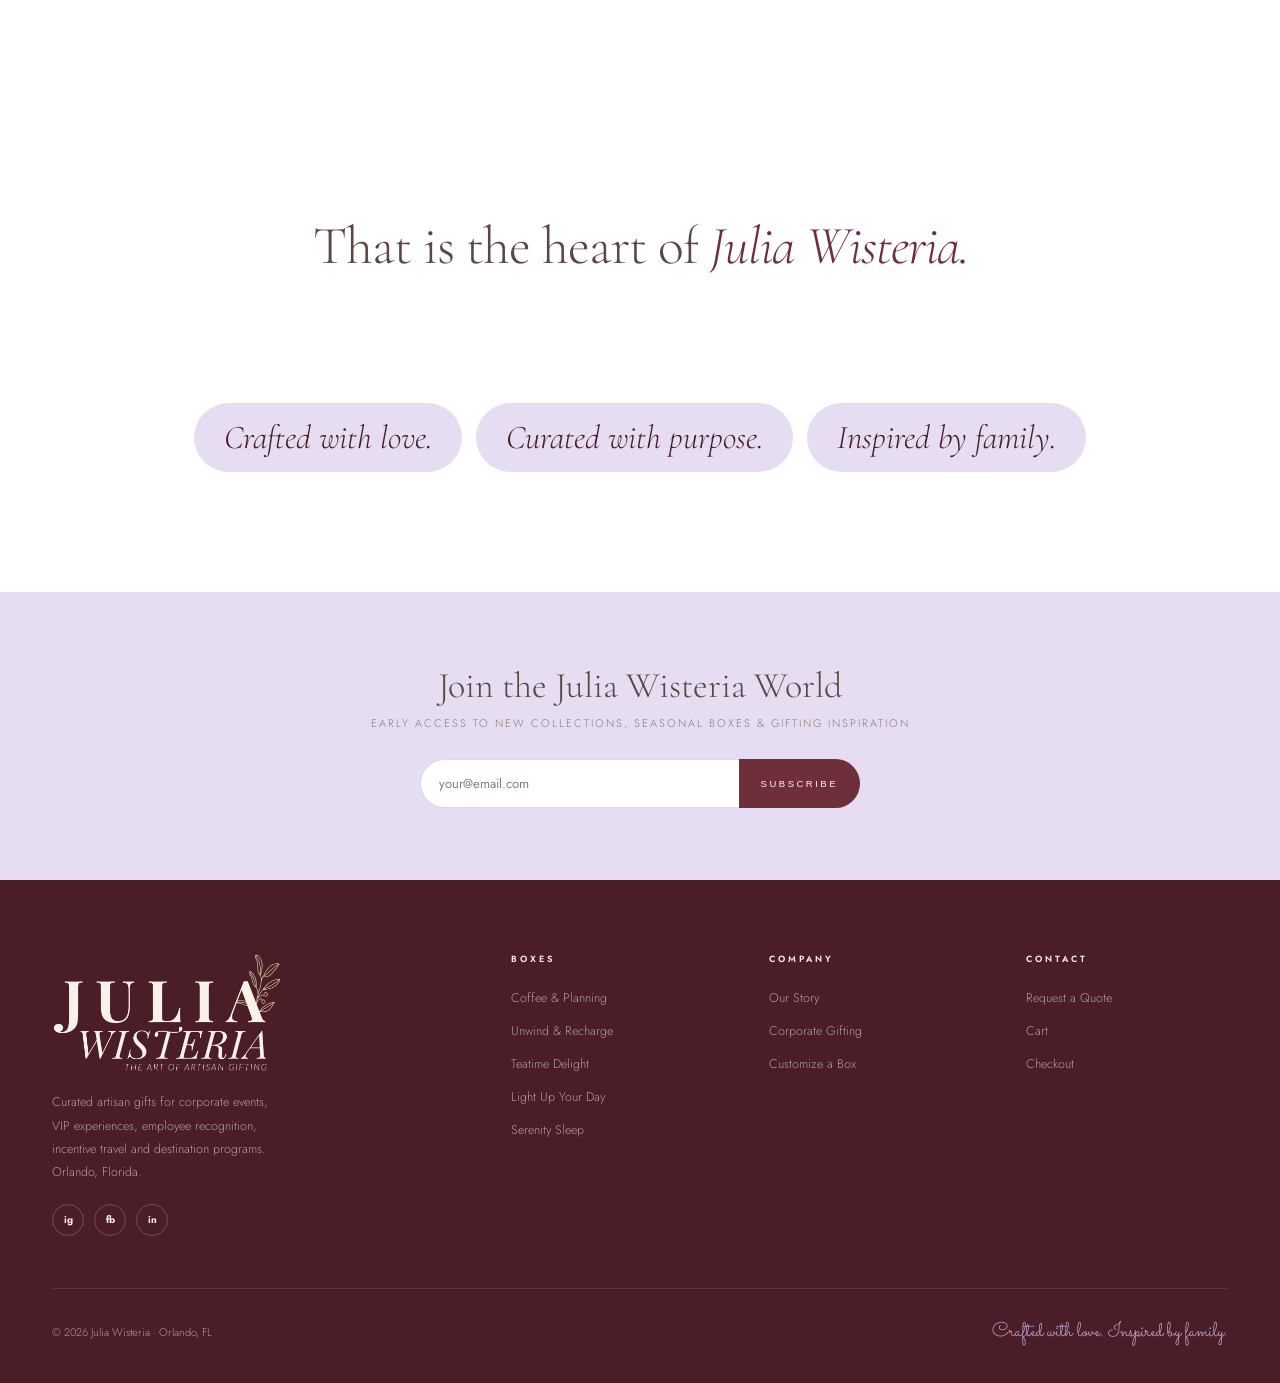
==== commit a7f4844d: "Use the client's logos on the static site and WordPress - Transparent wordmark (normal + light for t" ====
--- a/about.html
+++ b/about.html
@@ -364,12 +364,16 @@
 }
 </style>
 <link rel="stylesheet" href="assets/motion.css">
+<link rel="icon" type="image/png" sizes="32x32" href="assets/brand/favicon-32.png">
+<link rel="icon" type="image/png" sizes="192x192" href="assets/brand/favicon-192.png">
+<link rel="apple-touch-icon" href="assets/brand/apple-touch-icon.png">
+<meta name="theme-color" content="#F9F2EB">
 </head>
 <body>
 <div class="progress"></div><div class="glow"></div><div class="fall" aria-hidden="true"></div>
 <div class="ann">Christmas Season 2026 &nbsp;<b>·</b>&nbsp; Corporate gifting, crafted with meaning <b>·</b>&nbsp; Orlando, Florida</div>
 <div class="hdr-wrap"><div class="hdr">
-  <div class="logo"><a href="julia-wisteria.html"><span class="logo-n">Julia Wisteria</span><span class="logo-t">Crafted with love · Curated with purpose</span></a></div>
+  <div class="logo"><a href="julia-wisteria.html" aria-label="Julia Wisteria — Home"><img class="logo-img" src="assets/brand/logo-julia-wisteria.png" alt="Julia Wisteria — The Art of Artisan Gifting" width="900" height="472"></a></div>
   <nav><a href="shop.html">Christmas Boxes</a><a href="build.html">Customize</a><a href="corporate.html">Corporate</a><a href="about.html" class="active">Our Story</a></nav>
   <div class="icons">
     <a href="cart.html" id="cartlink" aria-label="Cart" style="display:flex;align-items:flex-start">
@@ -441,7 +445,7 @@
 <footer>
   <div class="fg">
     <div>
-      <span class="fb-n">Julia Wisteria</span><span class="fb-t">Corporate Gifting, Crafted with Meaning</span>
+      <img class="fb-logo" src="assets/brand/logo-julia-wisteria-light.png" alt="Julia Wisteria — The Art of Artisan Gifting" width="900" height="472" loading="lazy">
       <p class="fb-p">Curated artisan gifts for corporate events, VIP experiences, employee recognition, incentive travel and destination programs. Orlando, Florida.</p>
       <div class="fsoc"><a href="#">ig</a><a href="#">fb</a><a href="#">in</a></div>
     </div>
--- a/assets/motion.css
+++ b/assets/motion.css
@@ -402,3 +402,11 @@
 .co-ok .x-script{font-size:50px}
 @media(max-width:1024px){.cart2,.co{grid-template-columns:1fr}.tot{position:static}}
 @media(max-width:768px){.co-g{grid-template-columns:1fr}.co-s{padding:24px 20px}.xp{grid-template-columns:1fr}}
+
+/* logos de la cliente */
+.hdr{height:84px!important}
+.logo a{display:block}
+.logo-img{height:62px;width:auto;display:block;transition:transform .5s var(--ease)}
+.logo a:hover .logo-img{transform:scale(1.04) rotate(-1deg)}
+.fb-logo{width:230px;height:auto;display:block;margin-bottom:18px}
+@media(max-width:768px){.hdr{height:70px!important}.logo-img{height:50px}.fb-logo{width:190px}}
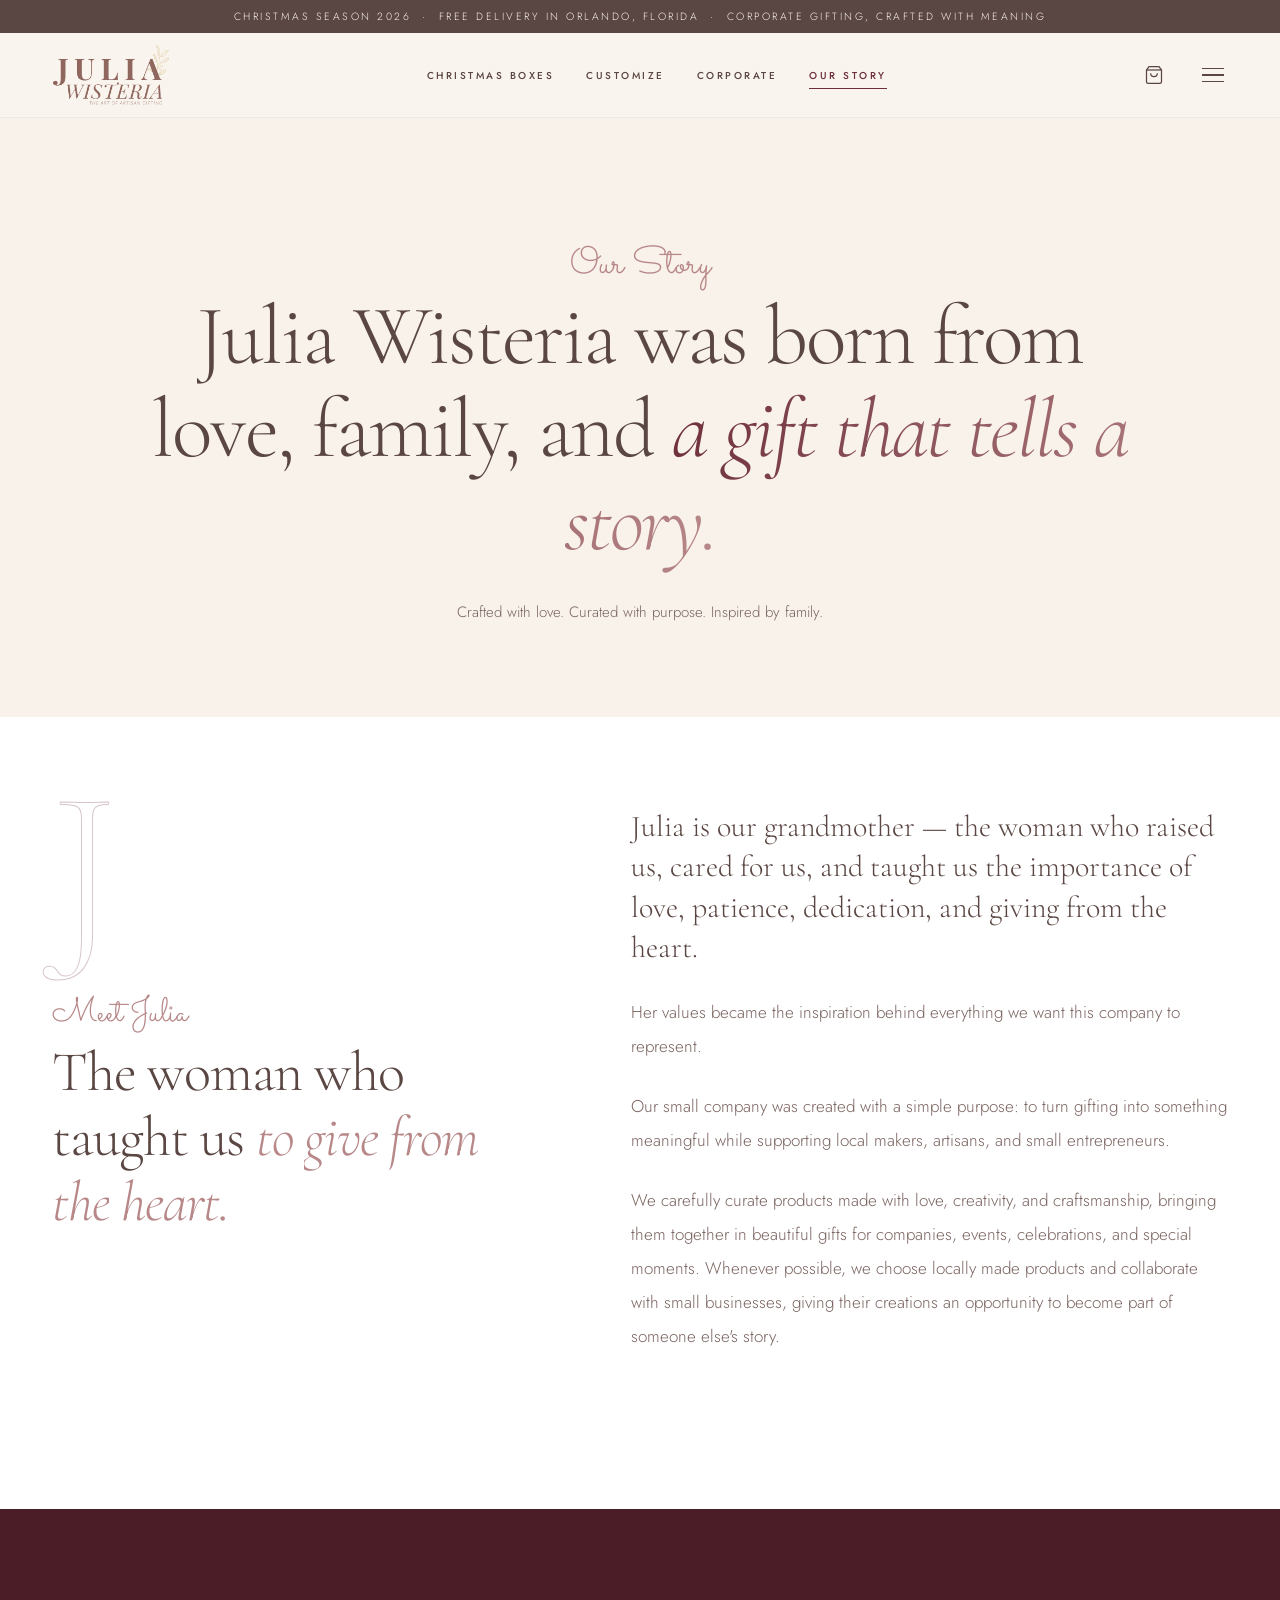
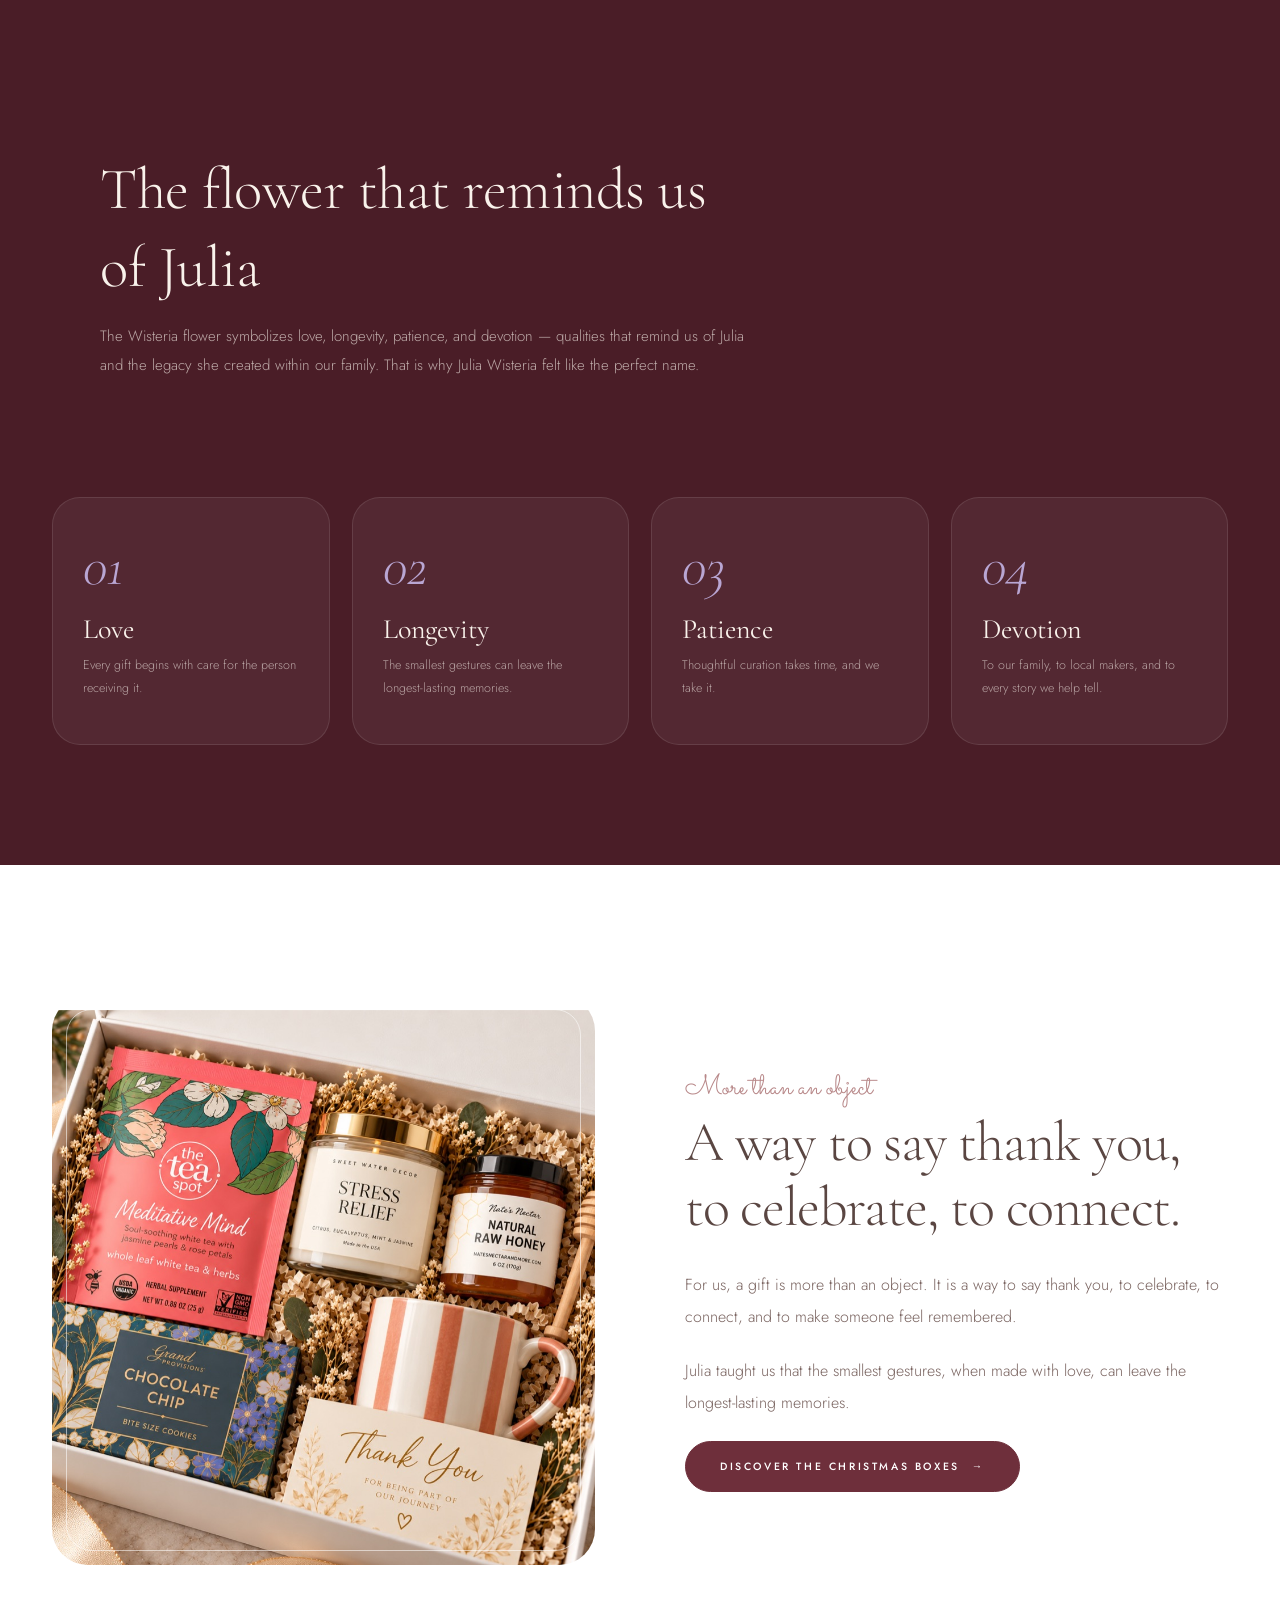
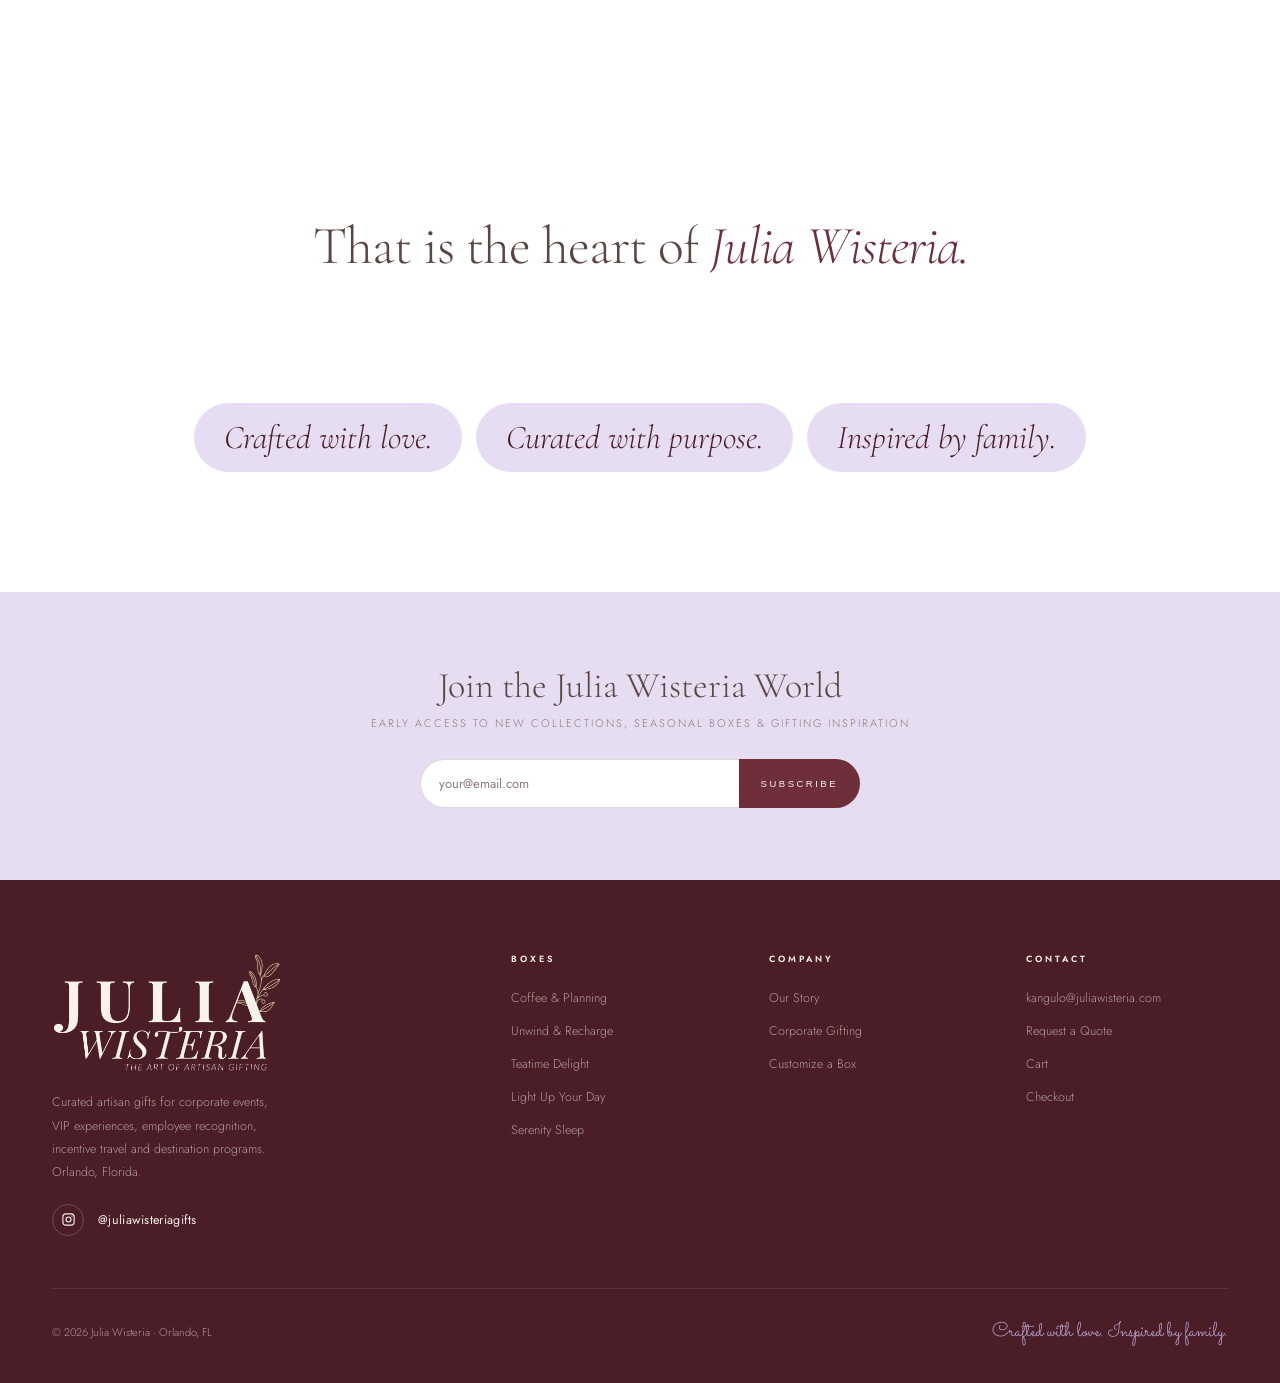
==== commit 7dcc0a43: "Apply client catalog prices, contents and contact details - Prices from the client's catalog: $125 /" ====
--- a/about.html
+++ b/about.html
@@ -371,7 +371,7 @@
 </head>
 <body>
 <div class="progress"></div><div class="glow"></div><div class="fall" aria-hidden="true"></div>
-<div class="ann">Christmas Season 2026 &nbsp;<b>·</b>&nbsp; Corporate gifting, crafted with meaning <b>·</b>&nbsp; Orlando, Florida</div>
+<div class="ann">Christmas Season 2026 &nbsp;<b>·</b>&nbsp; Free delivery in Orlando, Florida &nbsp;<b>·</b>&nbsp; Corporate gifting, crafted with meaning</div>
 <div class="hdr-wrap"><div class="hdr">
   <div class="logo"><a href="julia-wisteria.html" aria-label="Julia Wisteria — Home"><img class="logo-img" src="assets/brand/logo-julia-wisteria.png" alt="Julia Wisteria — The Art of Artisan Gifting" width="900" height="472"></a></div>
   <nav><a href="shop.html">Christmas Boxes</a><a href="build.html">Customize</a><a href="corporate.html">Corporate</a><a href="about.html" class="active">Our Story</a></nav>
@@ -447,11 +447,11 @@
     <div>
       <img class="fb-logo" src="assets/brand/logo-julia-wisteria-light.png" alt="Julia Wisteria — The Art of Artisan Gifting" width="900" height="472" loading="lazy">
       <p class="fb-p">Curated artisan gifts for corporate events, VIP experiences, employee recognition, incentive travel and destination programs. Orlando, Florida.</p>
-      <div class="fsoc"><a href="#">ig</a><a href="#">fb</a><a href="#">in</a></div>
+      <div class="fsoc"><a href="https://www.instagram.com/juliawisteriagifts/" target="_blank" rel="noopener" aria-label="Instagram @juliawisteriagifts"><svg viewBox="0 0 24 24" width="15" height="15" fill="none" stroke="currentColor" stroke-width="1.8"><rect x="3" y="3" width="18" height="18" rx="5"/><circle cx="12" cy="12" r="4"/><circle cx="17.5" cy="6.5" r="1" fill="currentColor" stroke="none"/></svg></a><a class="fsoc-t" href="https://www.instagram.com/juliawisteriagifts/" target="_blank" rel="noopener">@juliawisteriagifts</a></div>
     </div>
     <div class="fc"><h4>Boxes</h4><ul><li><a href="product.html?box=0">Coffee &amp; Planning</a></li><li><a href="product.html?box=1">Unwind &amp; Recharge</a></li><li><a href="product.html?box=2">Teatime Delight</a></li><li><a href="product.html?box=3">Light Up Your Day</a></li><li><a href="product.html?box=4">Serenity Sleep</a></li></ul></div>
     <div class="fc"><h4>Company</h4><ul><li><a href="about.html">Our Story</a></li><li><a href="corporate.html">Corporate Gifting</a></li><li><a href="build.html">Customize a Box</a></li></ul></div>
-    <div class="fc"><h4>Contact</h4><ul><li><a href="corporate.html#quote">Request a Quote</a></li><li><a href="cart.html">Cart</a></li><li><a href="checkout.html">Checkout</a></li></ul></div>
+    <div class="fc"><h4>Contact</h4><ul><li><a href="mailto:kangulo@juliawisteria.com">kangulo@juliawisteria.com</a></li><li><a href="corporate.html#quote">Request a Quote</a></li><li><a href="cart.html">Cart</a></li><li><a href="checkout.html">Checkout</a></li></ul></div>
   </div>
   <div class="fbot"><span class="fcp">© 2026 Julia Wisteria · Orlando, FL</span><span class="flo">Crafted with love. Inspired by family.</span></div>
 </footer>
--- a/assets/motion.css
+++ b/assets/motion.css
@@ -410,3 +410,6 @@
 .logo a:hover .logo-img{transform:scale(1.04) rotate(-1deg)}
 .fb-logo{width:230px;height:auto;display:block;margin-bottom:18px}
 @media(max-width:768px){.hdr{height:70px!important}.logo-img{height:50px}.fb-logo{width:190px}}
+footer .fsoc{align-items:center}
+footer .fsoc a.fsoc-t{width:auto;height:auto;border:0!important;border-radius:0;font-size:12.5px;font-weight:400;letter-spacing:.3px;padding:0 4px}
+footer .fsoc a.fsoc-t:hover{background:none!important;color:#fff!important}
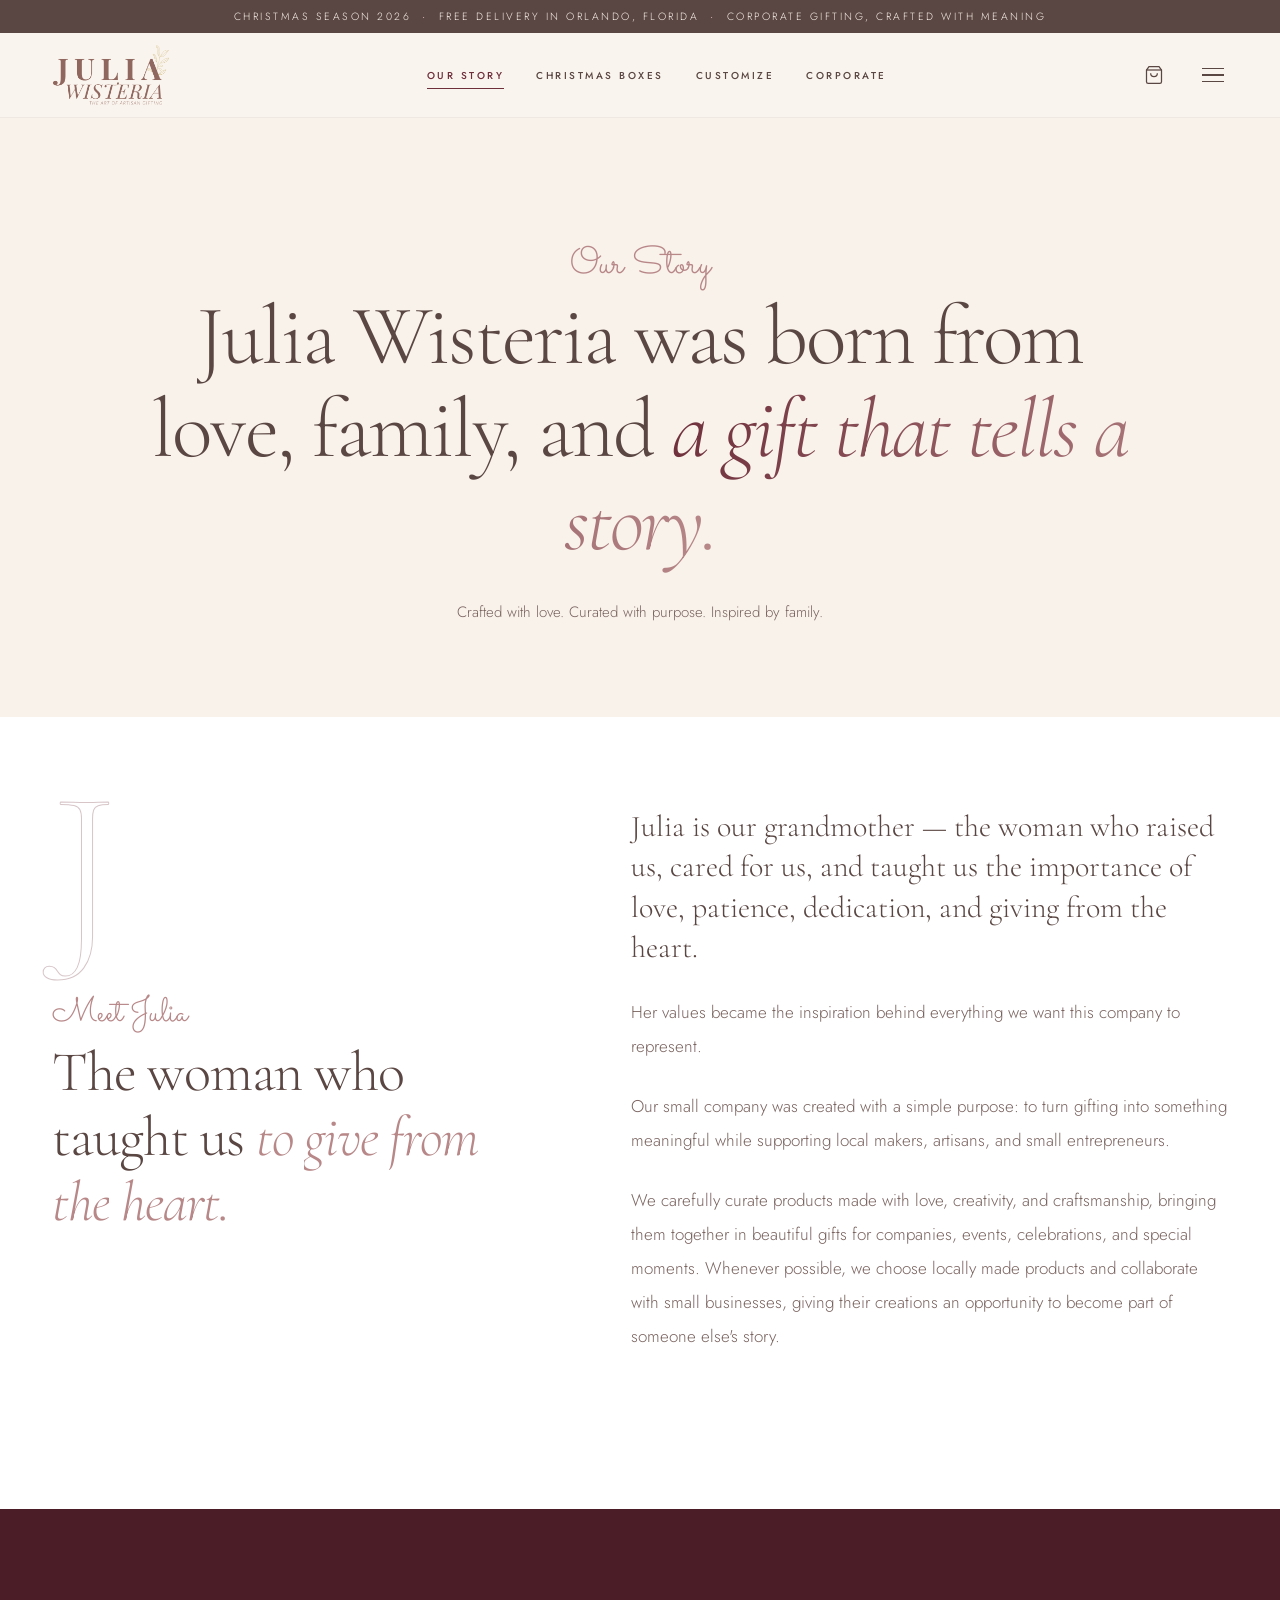
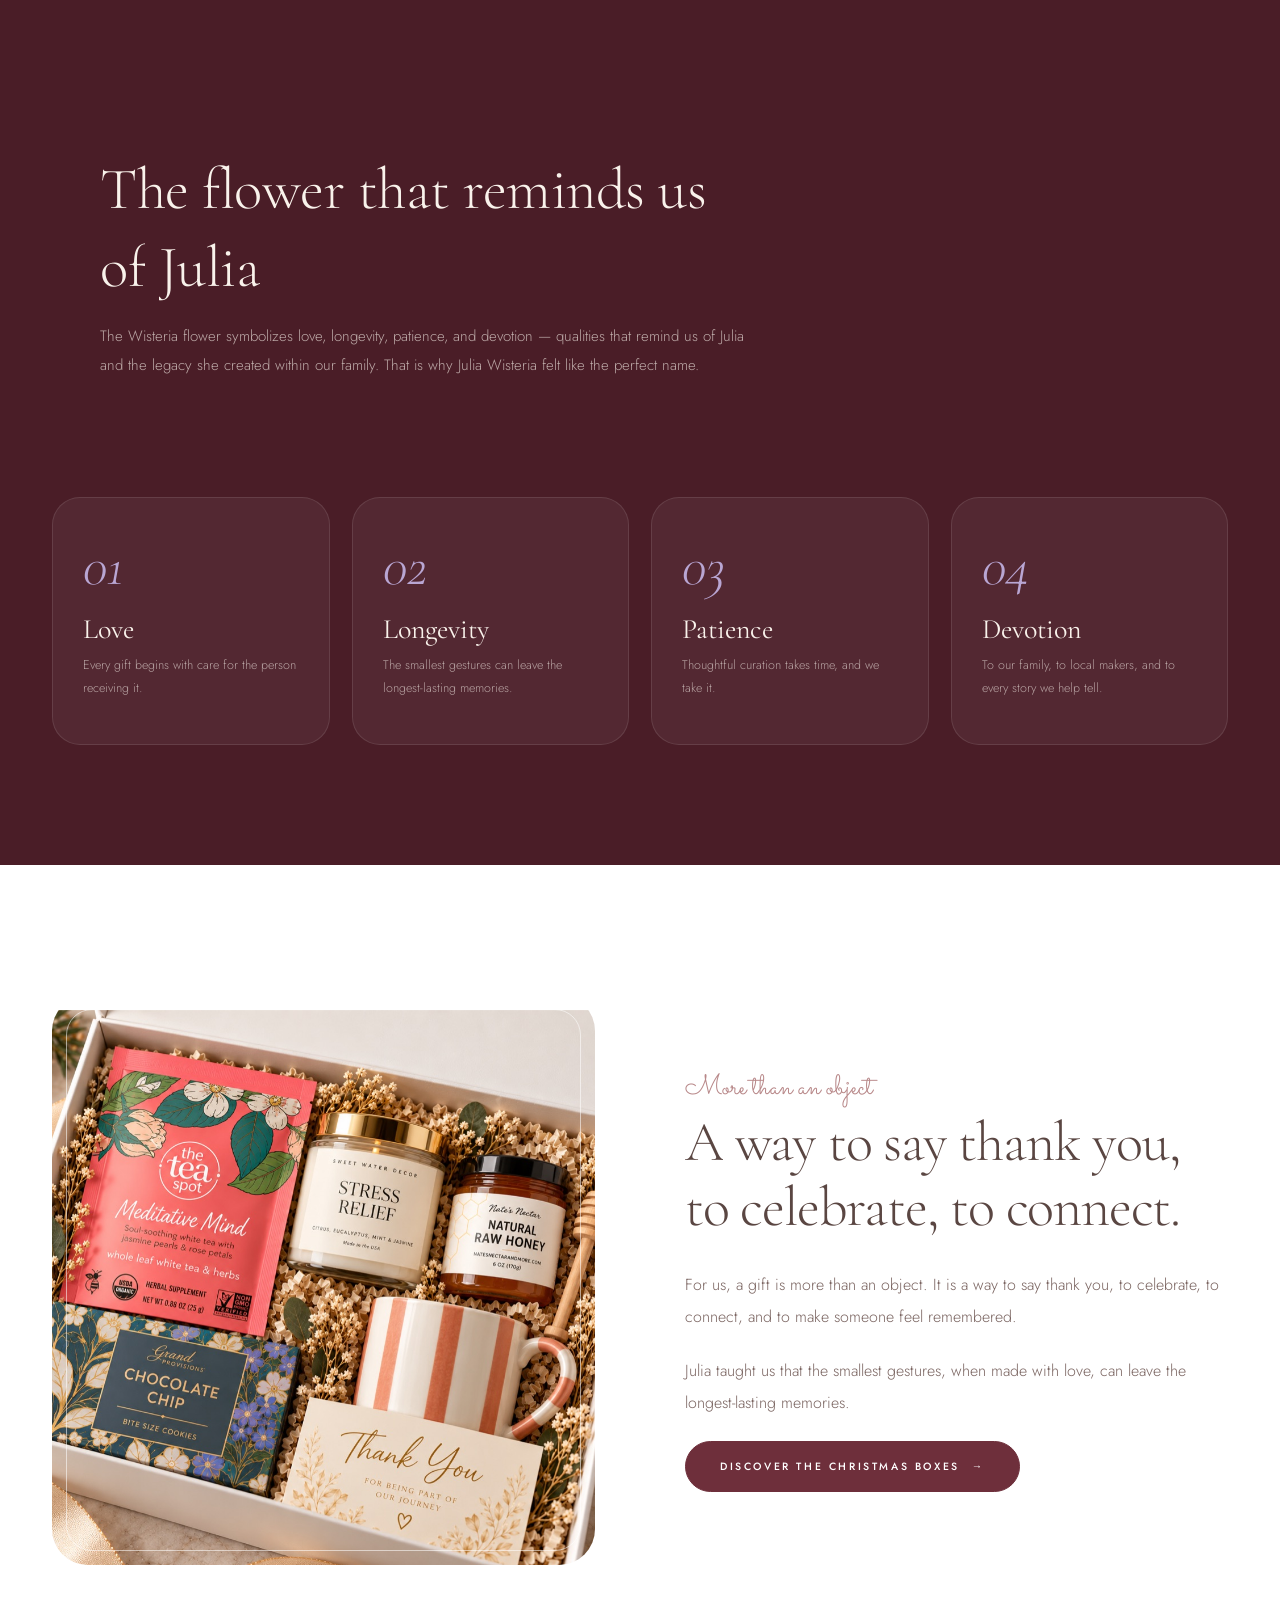
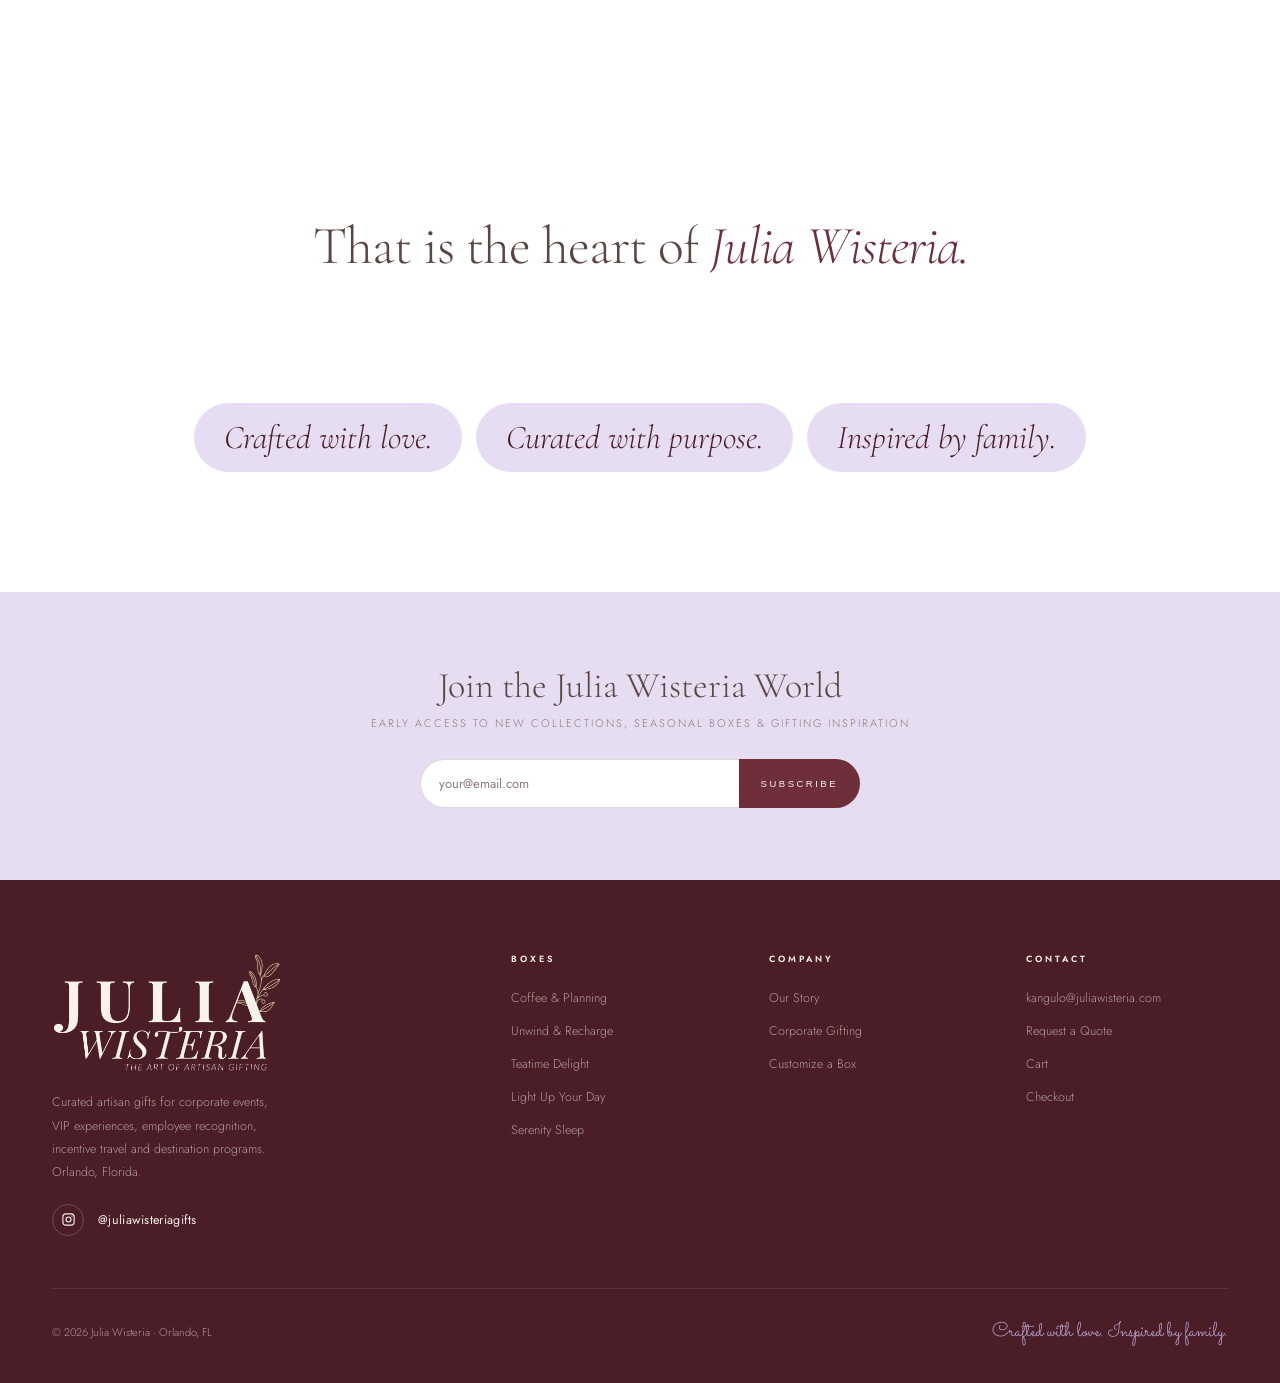
==== commit 1ea5d0dc: "Put Our Story first in the main menu Co-Authored-By: Claude Opus 5.5 <noreply@anthropic.com>" ====
--- a/about.html
+++ b/about.html
@@ -374,7 +374,7 @@
 <div class="ann">Christmas Season 2026 &nbsp;<b>·</b>&nbsp; Free delivery in Orlando, Florida &nbsp;<b>·</b>&nbsp; Corporate gifting, crafted with meaning</div>
 <div class="hdr-wrap"><div class="hdr">
   <div class="logo"><a href="julia-wisteria.html" aria-label="Julia Wisteria — Home"><img class="logo-img" src="assets/brand/logo-julia-wisteria.png" alt="Julia Wisteria — The Art of Artisan Gifting" width="900" height="472"></a></div>
-  <nav><a href="shop.html">Christmas Boxes</a><a href="build.html">Customize</a><a href="corporate.html">Corporate</a><a href="about.html" class="active">Our Story</a></nav>
+  <nav><a href="about.html" class="active">Our Story</a><a href="shop.html">Christmas Boxes</a><a href="build.html">Customize</a><a href="corporate.html">Corporate</a></nav>
   <div class="icons">
     <a href="cart.html" id="cartlink" aria-label="Cart" style="display:flex;align-items:flex-start">
       <svg viewBox="0 0 24 24" fill="none" stroke="currentColor" stroke-width="1.5"><path d="M6 2L3 6v14a2 2 0 002 2h14a2 2 0 002-2V6l-3-4z"/><line x1="3" y1="6" x2="21" y2="6"/><path d="M16 10a4 4 0 01-8 0"/></svg>
@@ -383,7 +383,7 @@
     <button class="ham" id="ham" aria-label="Menu"><span></span><span></span><span></span></button>
   </div>
 </div></div>
-<div class="mob-nav" id="mob-nav"><button class="mob-nav-close" id="mob-close">✕</button><a href="julia-wisteria.html" onclick="closeMobNav()">Home</a><a href="shop.html" onclick="closeMobNav()">Christmas Boxes</a><a href="build.html" onclick="closeMobNav()">Customize</a><a href="corporate.html" onclick="closeMobNav()">Corporate</a><a href="about.html" onclick="closeMobNav()">Our Story</a><a href="cart.html" onclick="closeMobNav()">Cart</a></div>
+<div class="mob-nav" id="mob-nav"><button class="mob-nav-close" id="mob-close">✕</button><a href="julia-wisteria.html" onclick="closeMobNav()">Home</a><a href="about.html" onclick="closeMobNav()">Our Story</a><a href="shop.html" onclick="closeMobNav()">Christmas Boxes</a><a href="build.html" onclick="closeMobNav()">Customize</a><a href="corporate.html" onclick="closeMobNav()">Corporate</a><a href="cart.html" onclick="closeMobNav()">Cart</a></div>
 <!-- HERO -->
 <section class="ab2-hero">
   <div class="x-hero-bg"><div class="blob b1"></div><div class="blob b2"></div><div class="grain"></div></div>
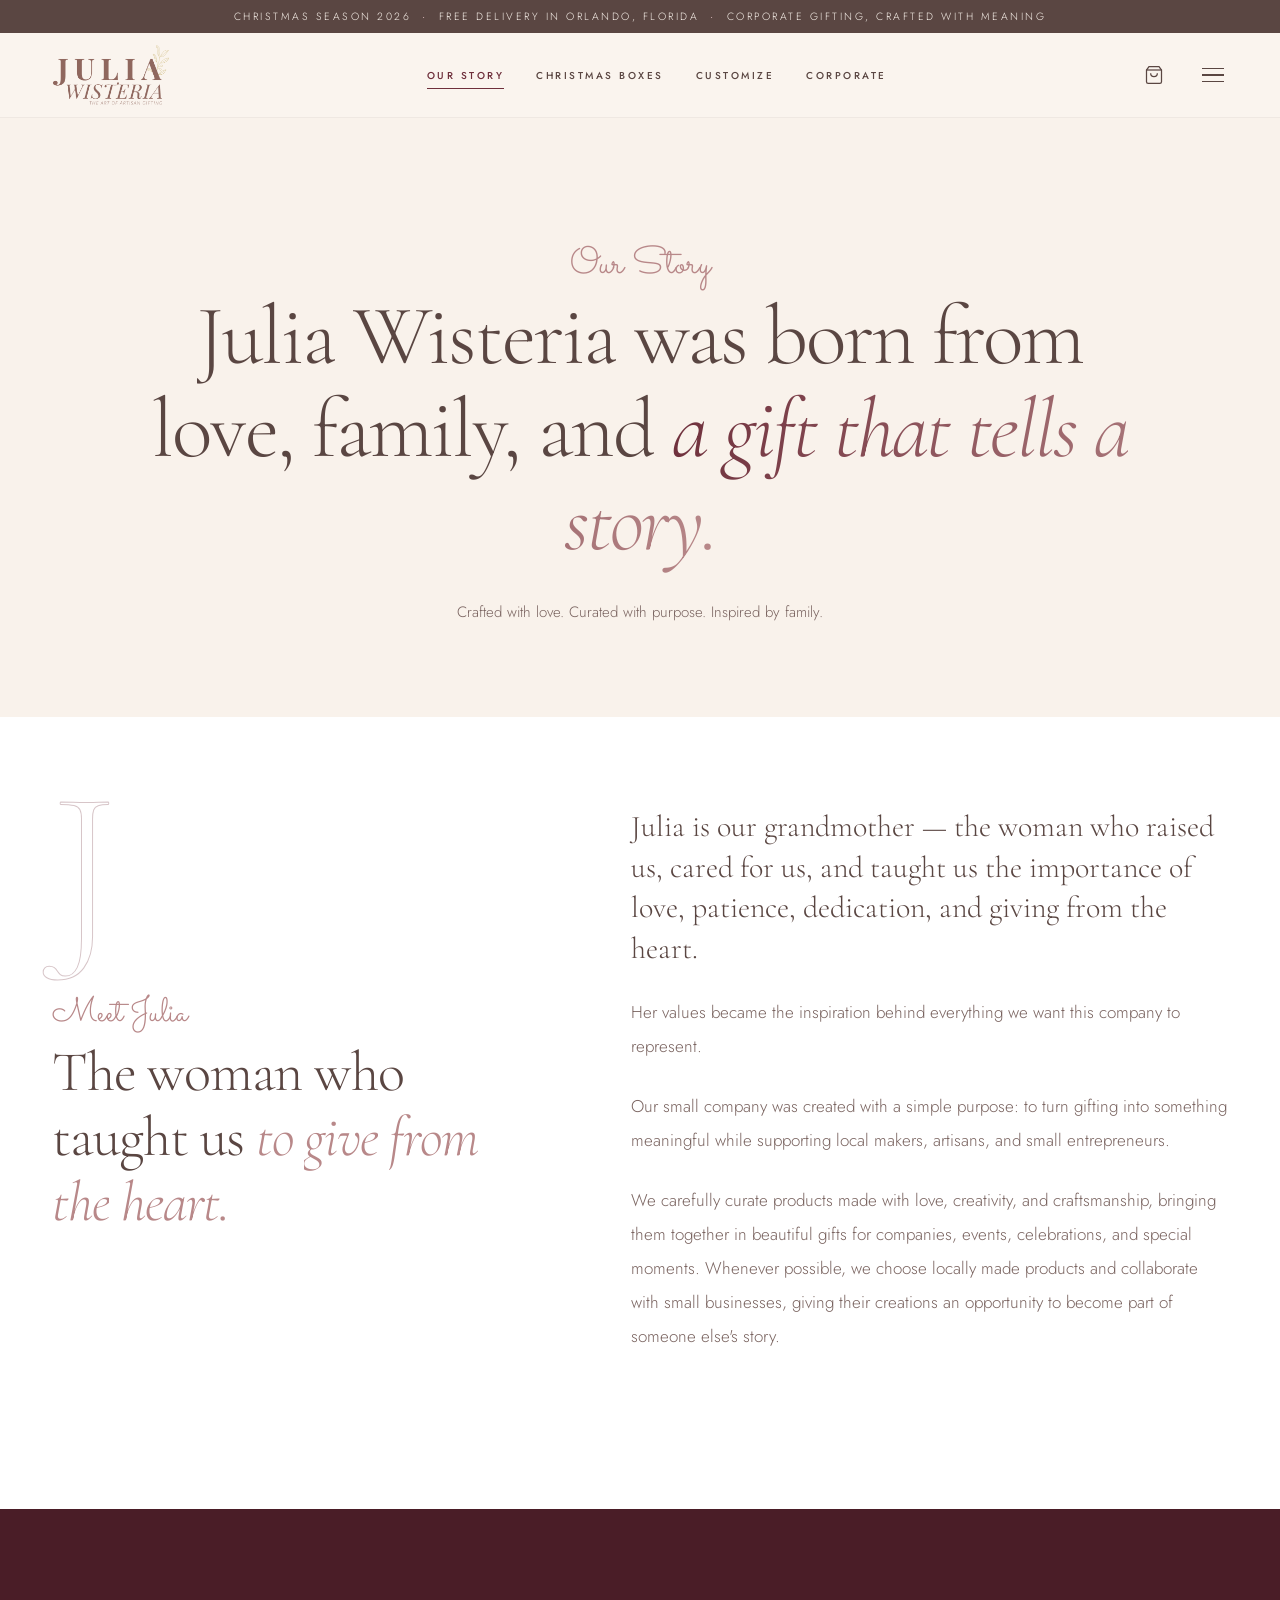
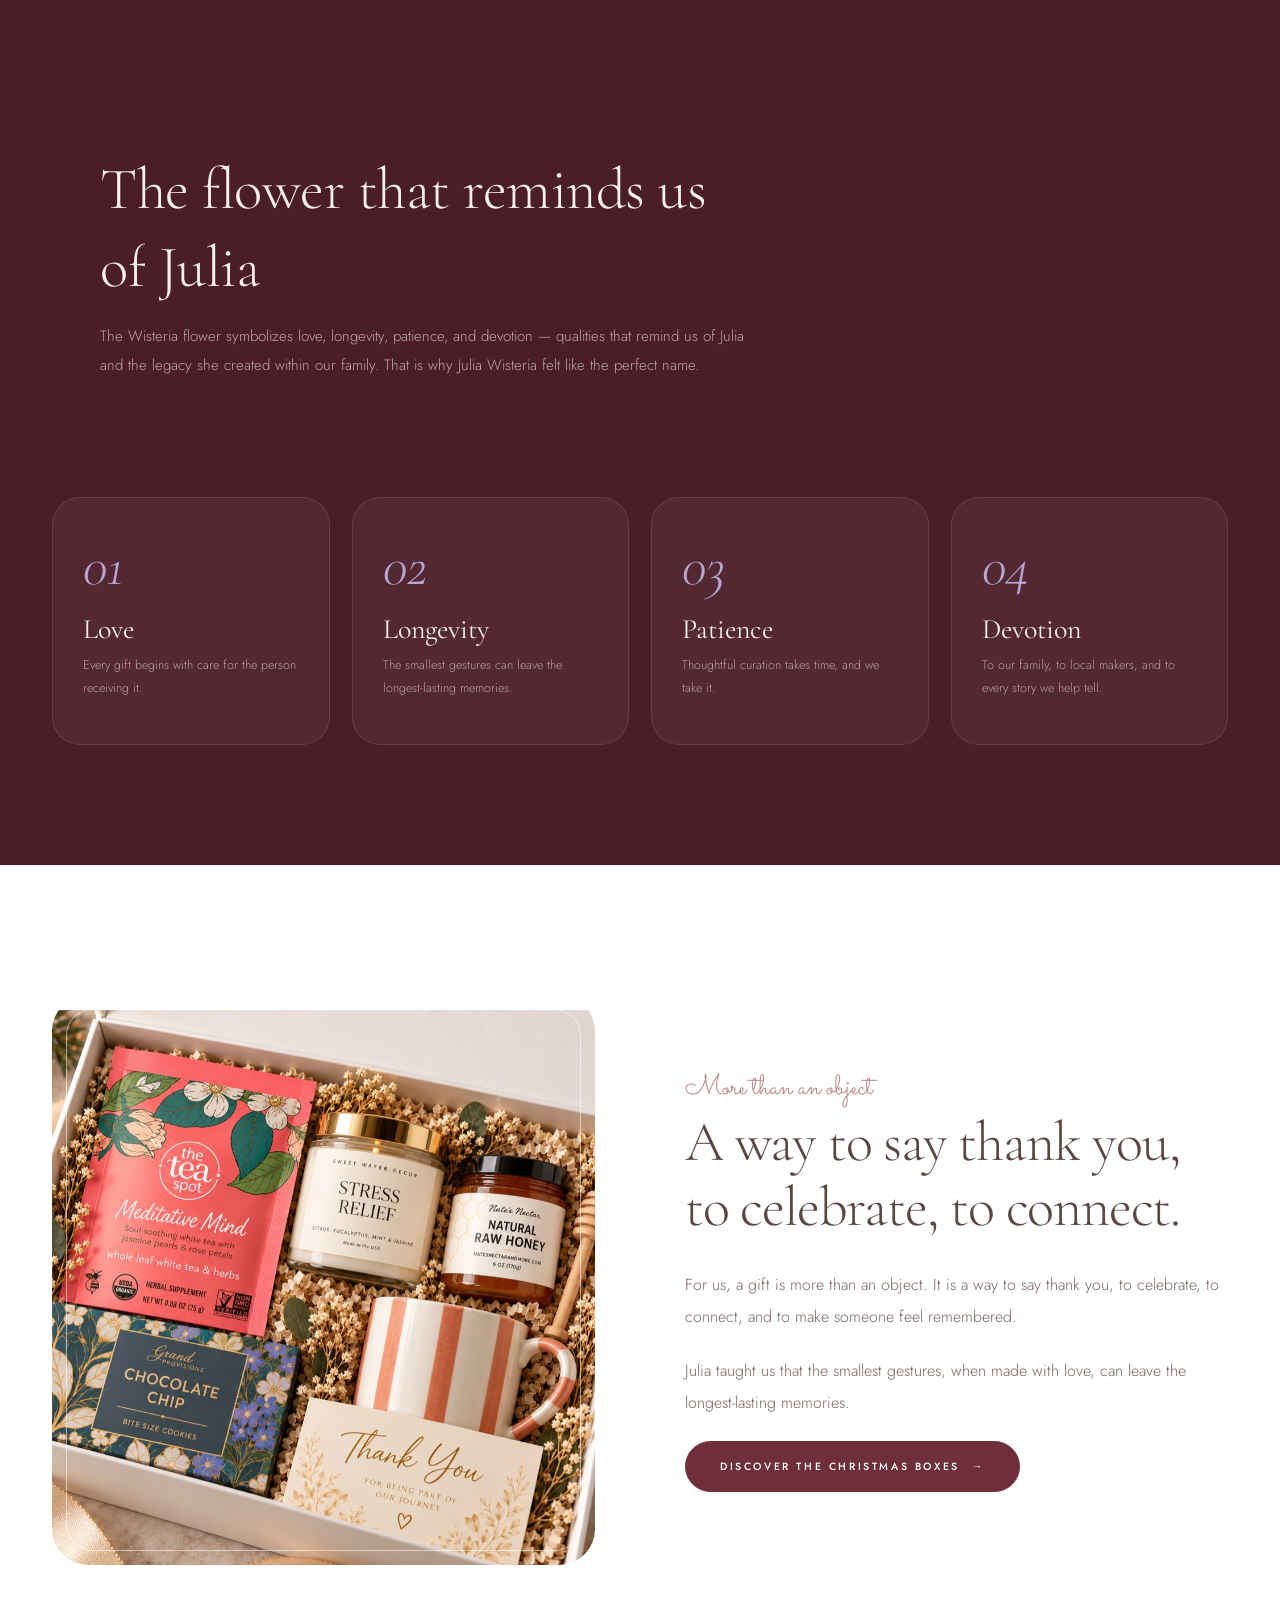
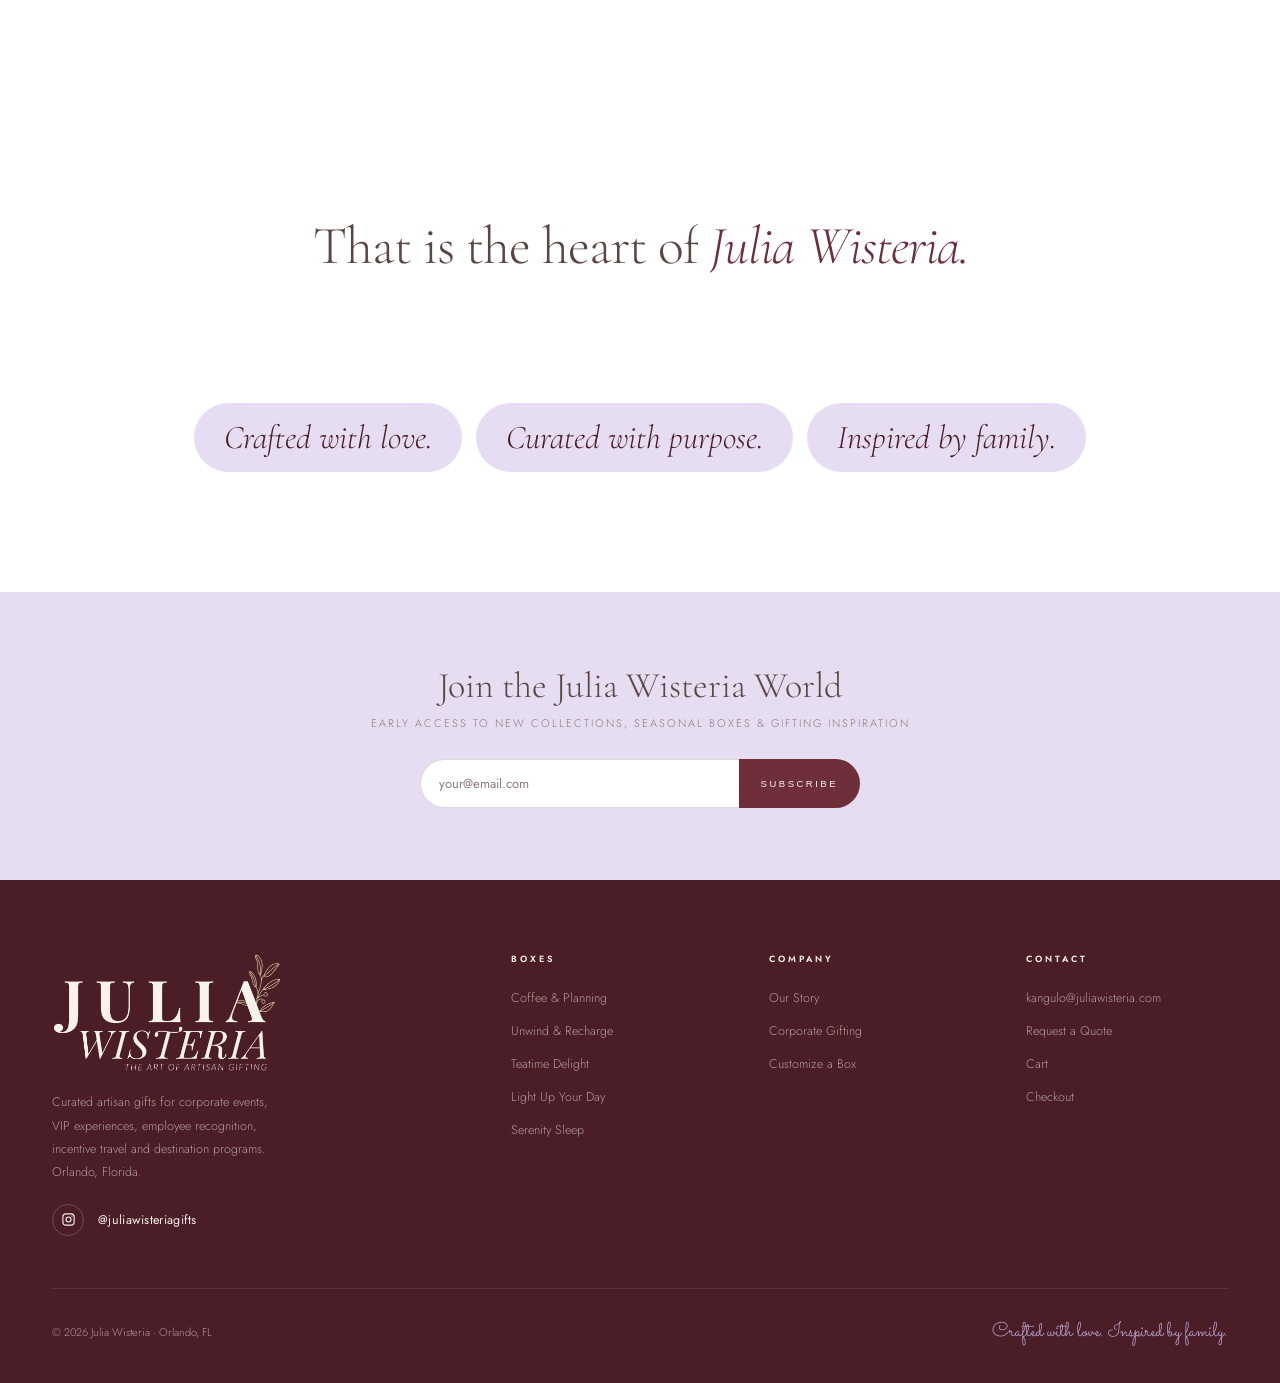
==== commit 0cc30e23: "Fix zoomed-out mobile page caused by stale or missing CSS On a Pixel the page loaded wider than the " ====
--- a/about.html
+++ b/about.html
@@ -363,11 +363,12 @@
   .stats{flex-wrap:wrap;gap:20px}
 }
 </style>
-<link rel="stylesheet" href="assets/motion.css">
+<link rel="stylesheet" href="assets/motion.css?v=aedae496">
 <link rel="icon" type="image/png" sizes="32x32" href="assets/brand/favicon-32.png">
 <link rel="icon" type="image/png" sizes="192x192" href="assets/brand/favicon-192.png">
 <link rel="apple-touch-icon" href="assets/brand/apple-touch-icon.png">
 <meta name="theme-color" content="#F9F2EB">
+<style id="critical">.mdl,.drw,.paysh,.jwt{position:fixed}.mdl:not(.open){visibility:hidden;pointer-events:none}.mdl img,.jwt img{max-width:100%}</style>
 </head>
 <body>
 <div class="progress"></div><div class="glow"></div><div class="fall" aria-hidden="true"></div>
@@ -455,7 +456,18 @@
   </div>
   <div class="fbot"><span class="fcp">© 2026 Julia Wisteria · Orlando, FL</span><span class="flo">Crafted with love. Inspired by family.</span></div>
 </footer>
-<script src="assets/site.js"></script>
-<script src="assets/motion.js"></script>
+<script src="assets/site.js?v=ca823141"></script>
+<script src="assets/motion.js?v=cc7d9c39"></script>
+<script src="assets/toast.js?v=c2eeba62"></script>
+<script>
+(function(){
+  var list=BOXES.map(function(b,n){return {kicker:'Featured this season',title:b.t,sub:JW.money(b.price)+' · '+b.s,img:'images/christmas/'+b.i+'.jpg',href:'product.html?box='+n}});
+  list.push({icon:'🚚',kicker:'Good to know',title:'Free delivery in Orlando, Florida',sub:'On every Christmas box',href:'shop.html'});
+  list.push({icon:'✉️',kicker:'Corporate gifting',title:'Personalized cards & custom branding',sub:'Request a quote for your team',href:'corporate.html#quote'});
+  var d=JWToast.daysToChristmas();
+  if(d>0)list.push({icon:'🎄',kicker:'Christmas Season',title:d+(d===1?' day':' days')+' until Christmas',sub:'Order early so your gifts arrive on time',href:'shop.html'});
+  JWToast.start(list);
+})();
+</script>
 </body>
 </html>
--- a/assets/motion.css
+++ b/assets/motion.css
@@ -413,3 +413,46 @@
 footer .fsoc{align-items:center}
 footer .fsoc a.fsoc-t{width:auto;height:auto;border:0!important;border-radius:0;font-size:12.5px;font-weight:400;letter-spacing:.3px;padding:0 4px}
 footer .fsoc a.fsoc-t:hover{background:none!important;color:#fff!important}
+
+/* ===== menú móvil: apertura y cierre animados ===== */
+.mob-nav{display:flex!important;visibility:hidden;opacity:0;pointer-events:none;clip-path:circle(0 at calc(100% - 38px) 38px);
+  transition:clip-path .6s var(--ease),opacity .45s ease,visibility 0s linear .6s}
+.mob-nav.open{visibility:visible;opacity:1;pointer-events:auto;clip-path:circle(150% at calc(100% - 38px) 38px);
+  transition:clip-path .75s var(--ease),opacity .3s ease,visibility 0s}
+.mob-nav a,.mob-nav-close{opacity:0;transform:translateY(22px);filter:blur(8px);transition:opacity .3s ease,transform .3s ease,filter .3s ease}
+.mob-nav.open a,.mob-nav.open .mob-nav-close{opacity:1;transform:none;filter:none;transition:opacity .6s var(--ease),transform .6s var(--ease),filter .6s var(--ease)}
+.mob-nav.open a:nth-of-type(1){transition-delay:.12s}.mob-nav.open a:nth-of-type(2){transition-delay:.18s}
+.mob-nav.open a:nth-of-type(3){transition-delay:.24s}.mob-nav.open a:nth-of-type(4){transition-delay:.3s}
+.mob-nav.open a:nth-of-type(5){transition-delay:.36s}.mob-nav.open a:nth-of-type(6){transition-delay:.42s}
+.mob-nav.open .mob-nav-close{transition-delay:.3s}
+
+/* ===== vista rápida: cierre animado (blur + caída) ===== */
+.mdl.open.closing{opacity:0;transition:opacity .45s ease .1s}
+.mdl.open.closing .mdl-c{transform:translateY(30px) scale(.95);filter:blur(12px);opacity:0;transition:transform .5s var(--ease),filter .5s var(--ease),opacity .45s ease}
+.mdl.open.closing .mdl-b>*,.mdl.open.closing .mdl-c>img{animation:none}
+@media (prefers-reduced-motion:reduce){.mob-nav,.mob-nav a{transition:none!important;clip-path:none!important}}
+
+/* ===== avisos emergentes (información real) ===== */
+.jwt{position:fixed;left:22px;bottom:22px;z-index:550;display:grid;grid-template-columns:56px 1fr 26px;gap:14px;align-items:center;width:min(360px,calc(100vw - 32px));padding:12px 12px 12px 12px;border-radius:20px;background:rgba(255,255,255,.94);backdrop-filter:blur(14px);-webkit-backdrop-filter:blur(14px);border:1px solid rgba(90,70,66,.08);box-shadow:0 30px 60px -28px rgba(74,29,39,.45);opacity:0;visibility:hidden;transform:translateY(24px) scale(.96);filter:blur(10px);pointer-events:none}
+.jwt.in{visibility:visible;pointer-events:auto;animation:jwtIn .7s var(--ease) both}
+.jwt.out{visibility:visible;animation:jwtOut .5s var(--ease) both}
+@keyframes jwtIn{from{opacity:0;transform:translateY(24px) scale(.96);filter:blur(10px)}to{opacity:1;transform:none;filter:blur(0)}}
+@keyframes jwtOut{from{opacity:1;transform:none;filter:blur(0)}to{opacity:0;transform:translateY(16px) scale(.97);filter:blur(8px)}}
+.jwt-i{width:56px;height:56px;border-radius:14px;object-fit:cover}
+.jwt-ic{width:56px;height:56px;border-radius:14px;background:var(--lilac-l);display:flex;align-items:center;justify-content:center;font-size:24px}
+.jwt-b{display:flex;flex-direction:column;gap:2px;min-width:0;color:var(--brown)}
+.jwt-k{font-size:9.5px;letter-spacing:2px;text-transform:uppercase;color:var(--rose);font-weight:500}
+.jwt-t{font-family:'Cormorant Garamond',serif;font-weight:600;font-size:18px;line-height:1.15}
+.jwt-s{font-size:12px;color:var(--brown-l);line-height:1.4}
+.jwt-x{align-self:start;width:26px;height:26px;border-radius:50%;border:none;background:var(--cream);color:var(--brown);font-size:11px;cursor:pointer;transition:transform .3s var(--ease)}
+.jwt-x:hover{transform:rotate(90deg)}
+@media(max-width:768px){.jwt{left:16px;right:16px;bottom:16px;width:auto}}
+@media (prefers-reduced-motion:reduce){.jwt.in,.jwt.out{animation-duration:.01s}}
+
+/* ===== sin scroll horizontal en móvil (Safari iOS) =====
+   Safari puede no recortar hijos animados con filter:blur dentro de overflow:hidden y
+   los usa para ensanchar la página. contain:paint obliga a recortar; clip evita el
+   desplazamiento lateral sin romper el header sticky. */
+html,body{overflow-x:hidden;max-width:100%}
+@supports (overflow:clip){html,body{overflow-x:clip}}
+.x-hero-bg,.ph,.xcta,.mq,.fall,.boxes,.story,.symb,.purpose-img,.sc-img,.bx,.mdl-c{contain:paint}
